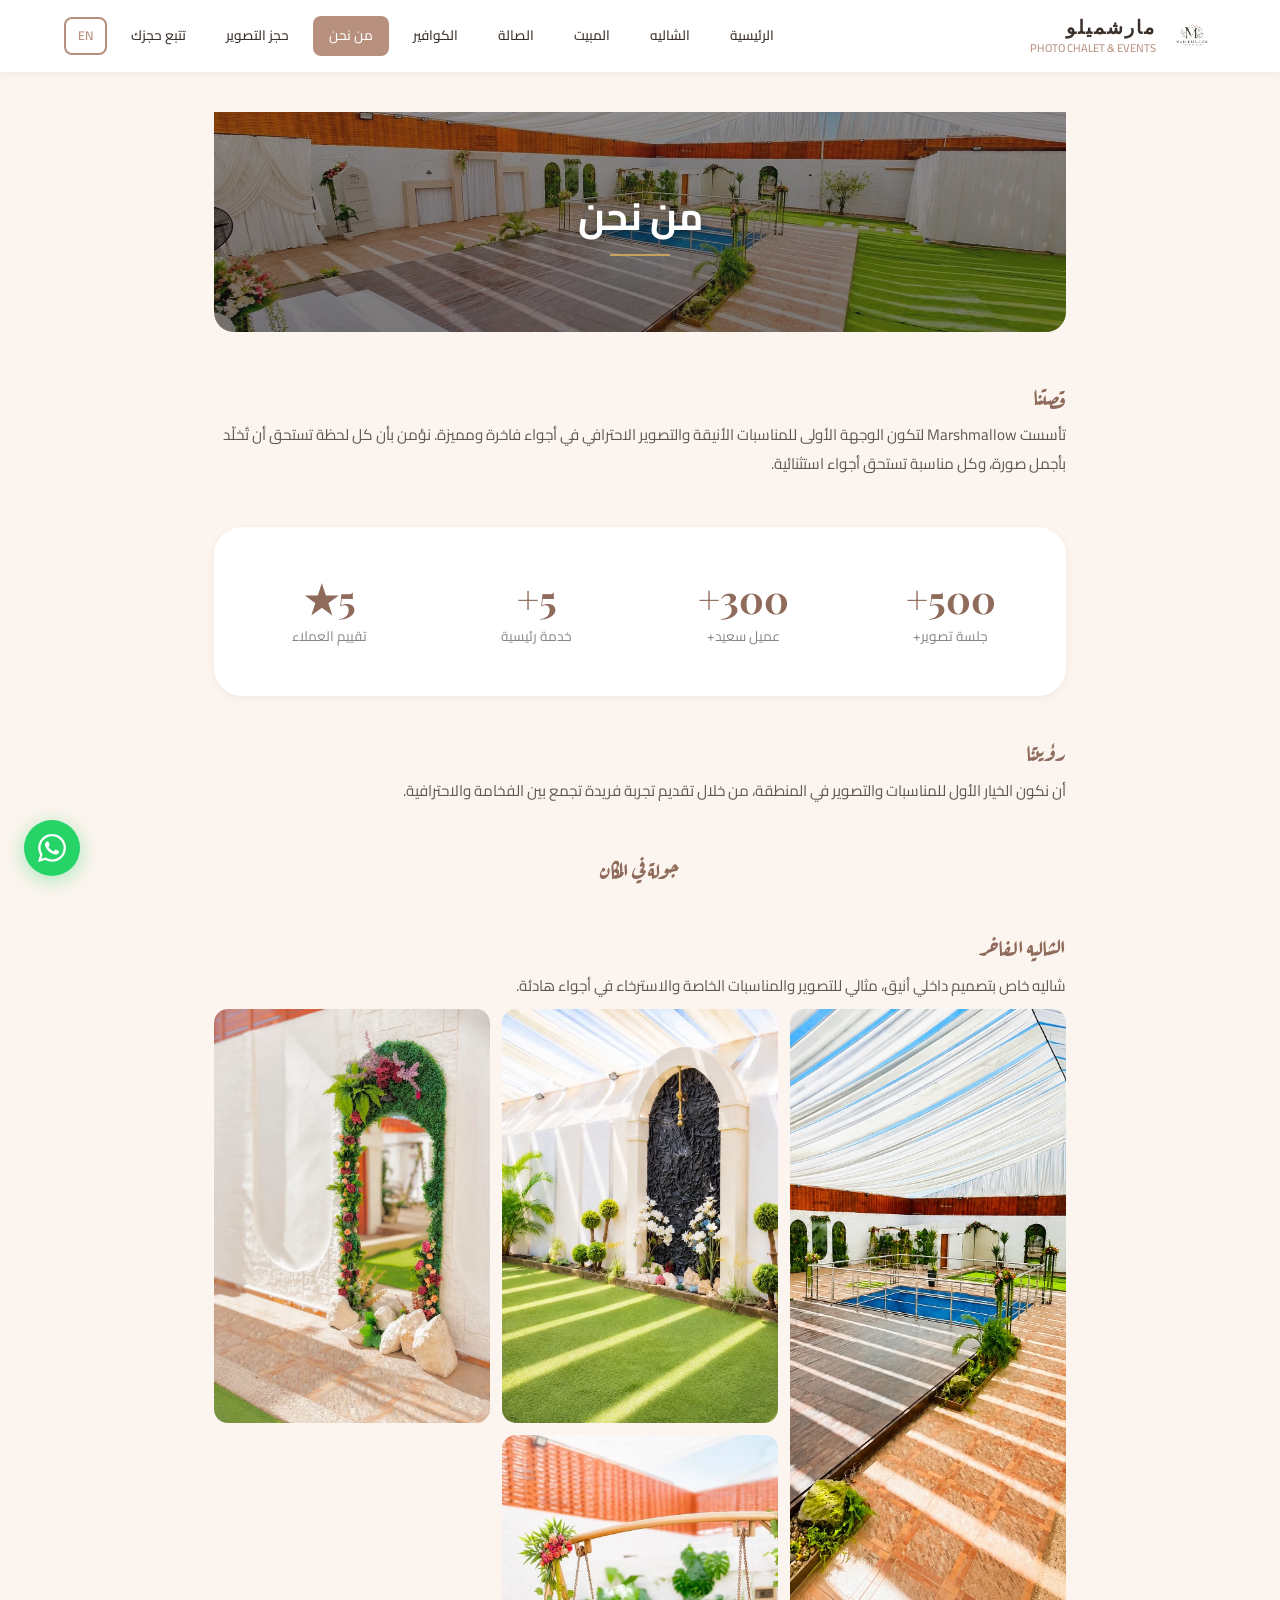
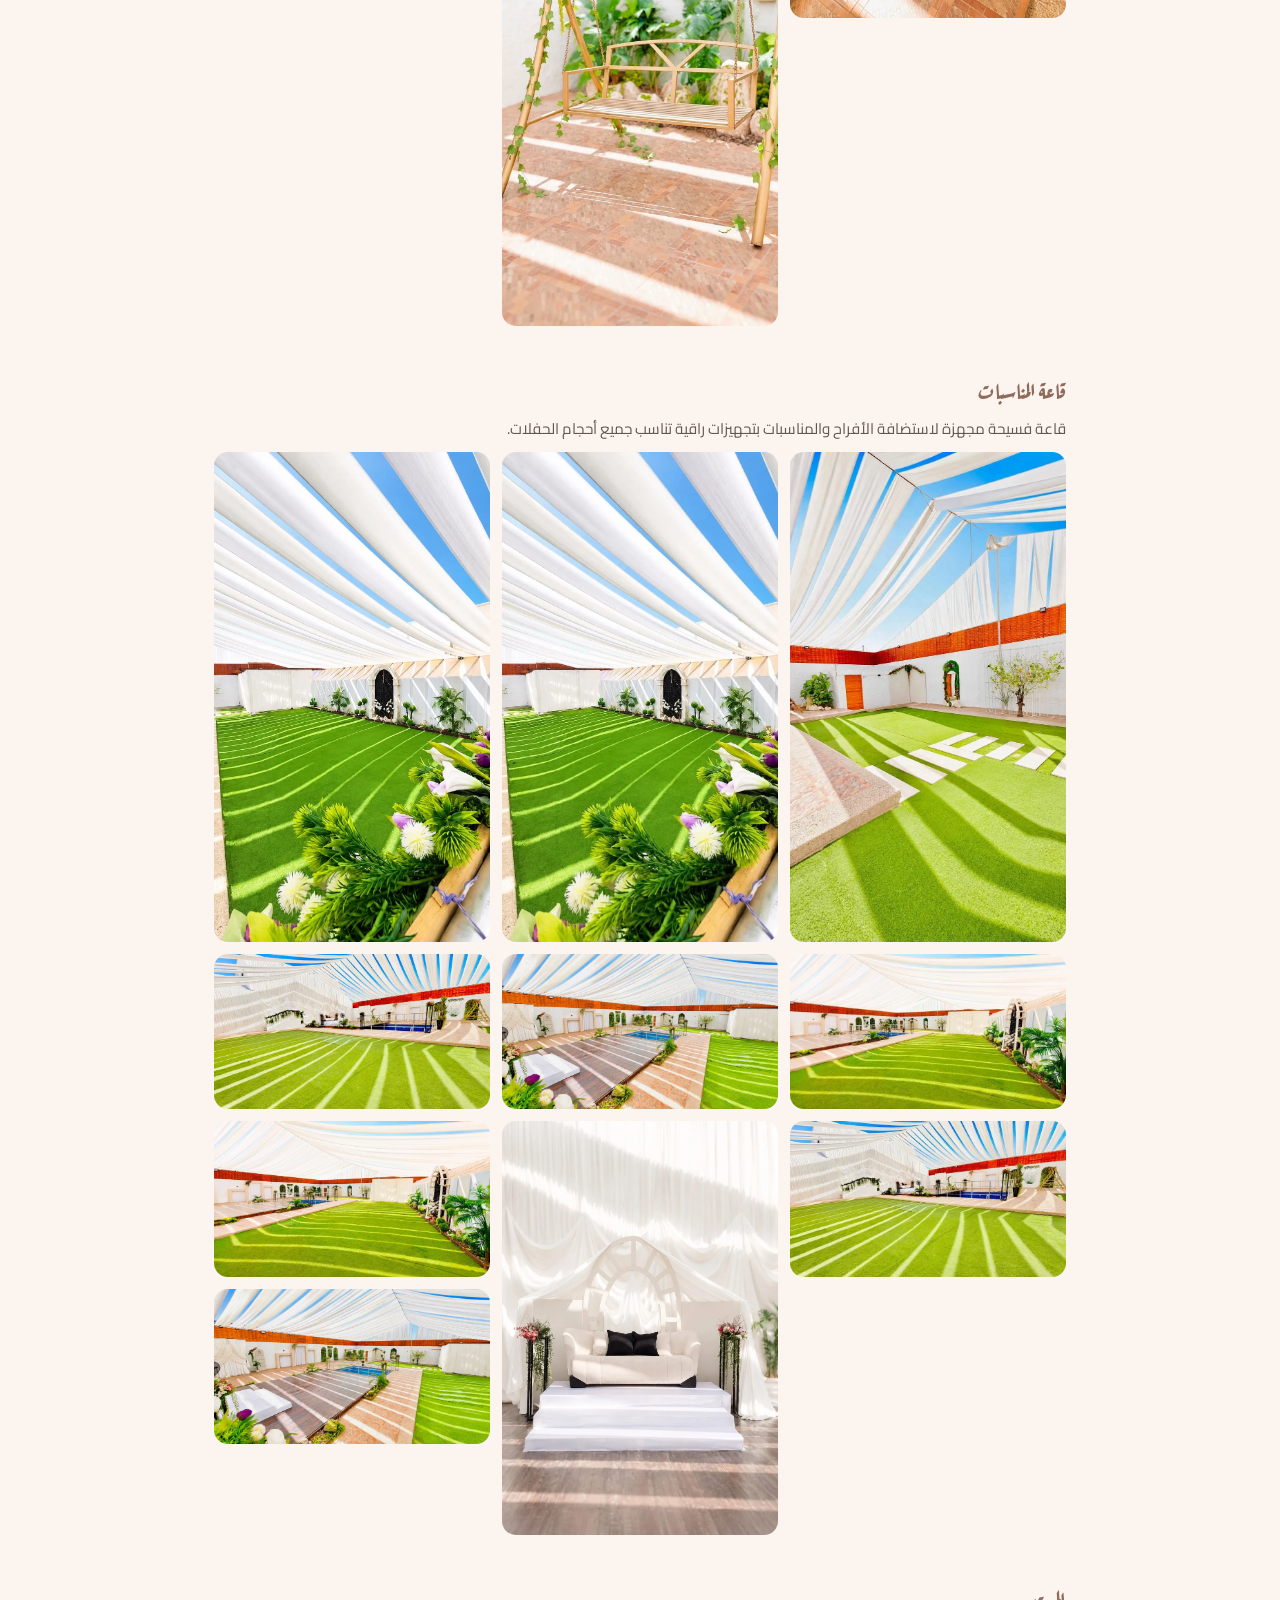
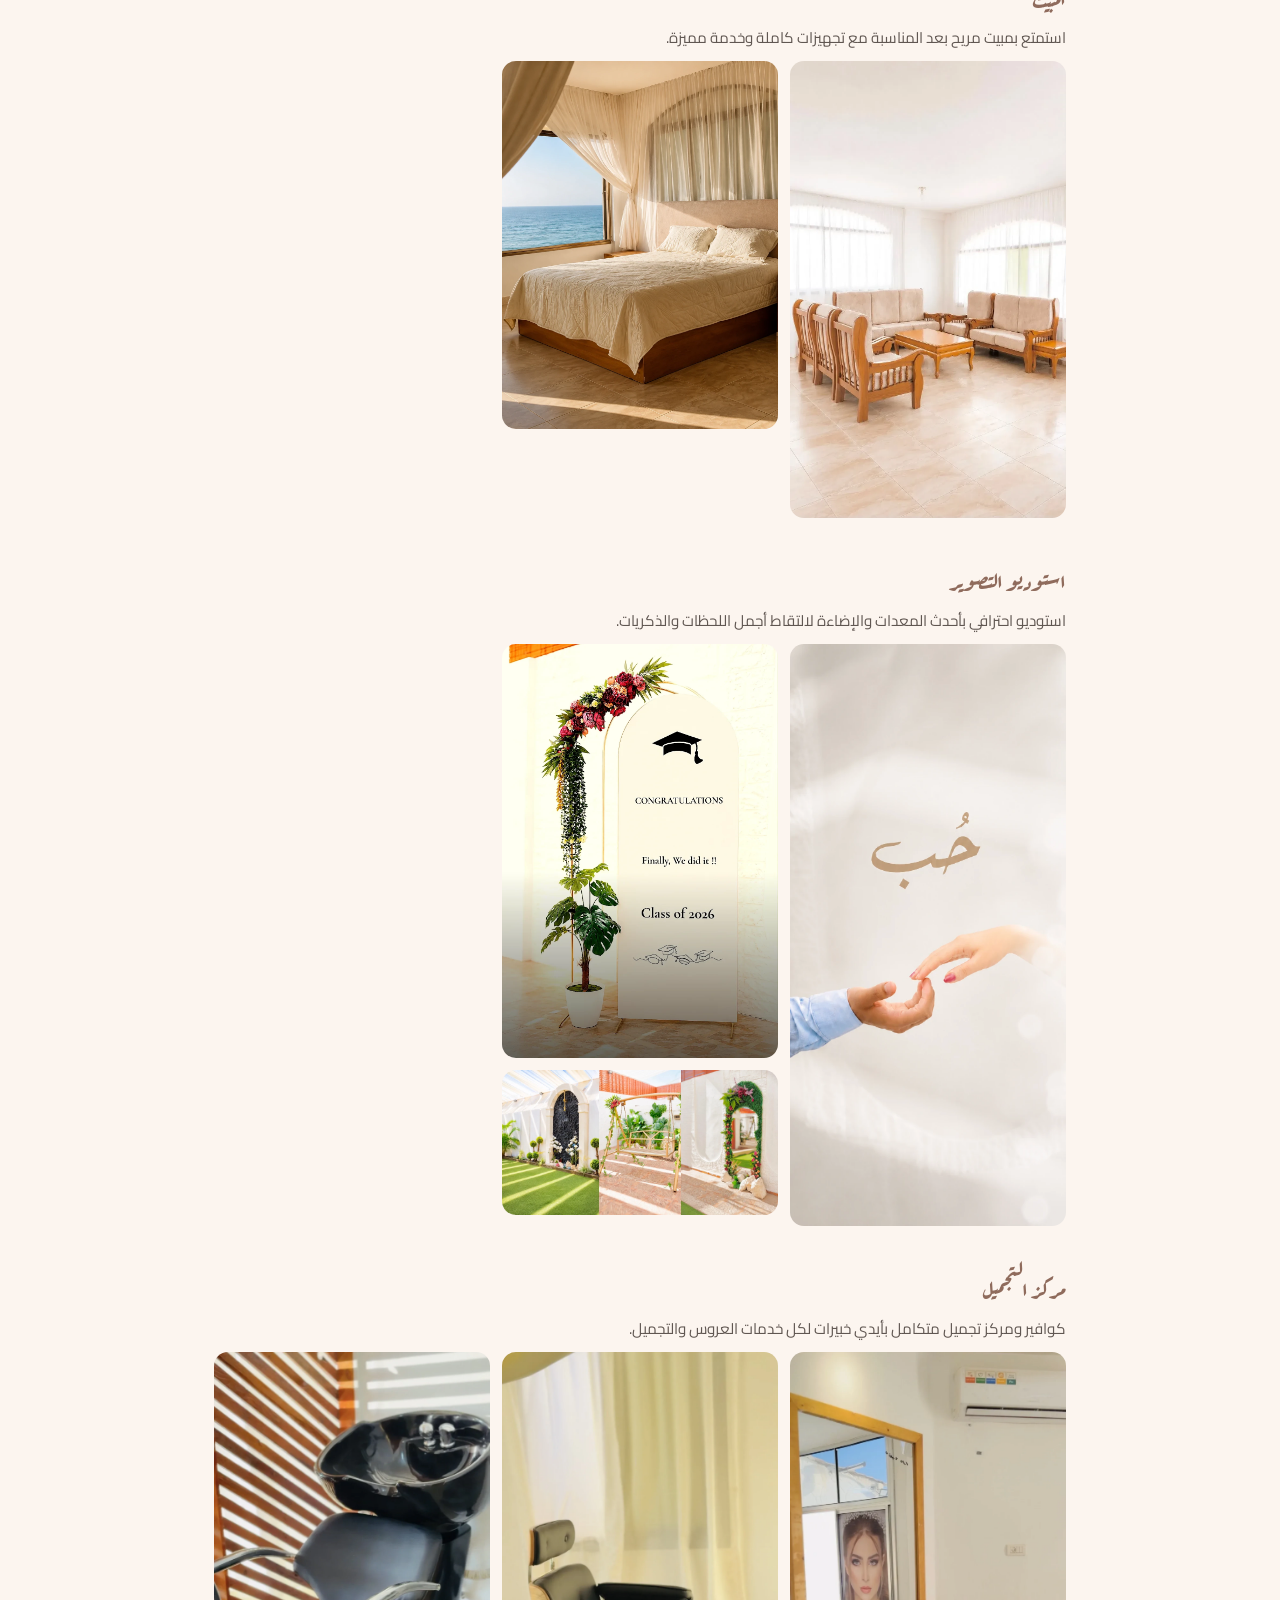
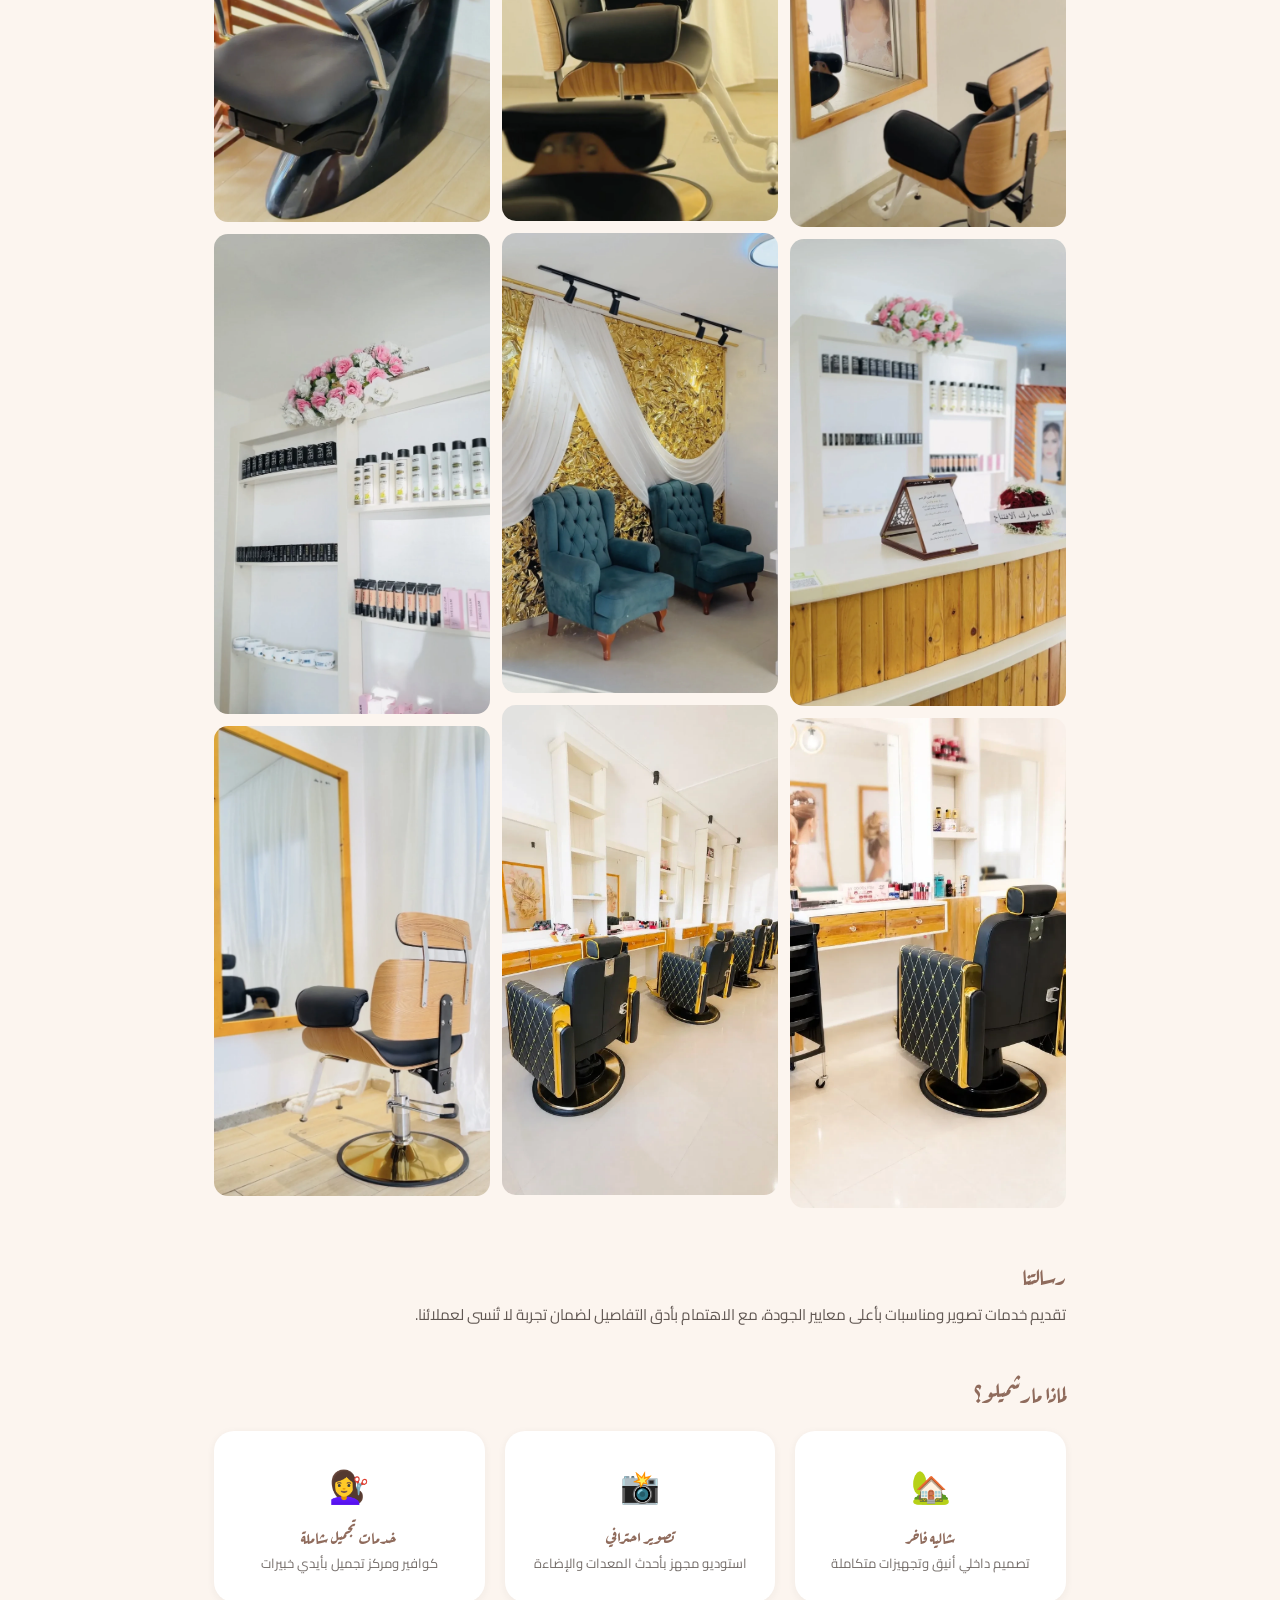
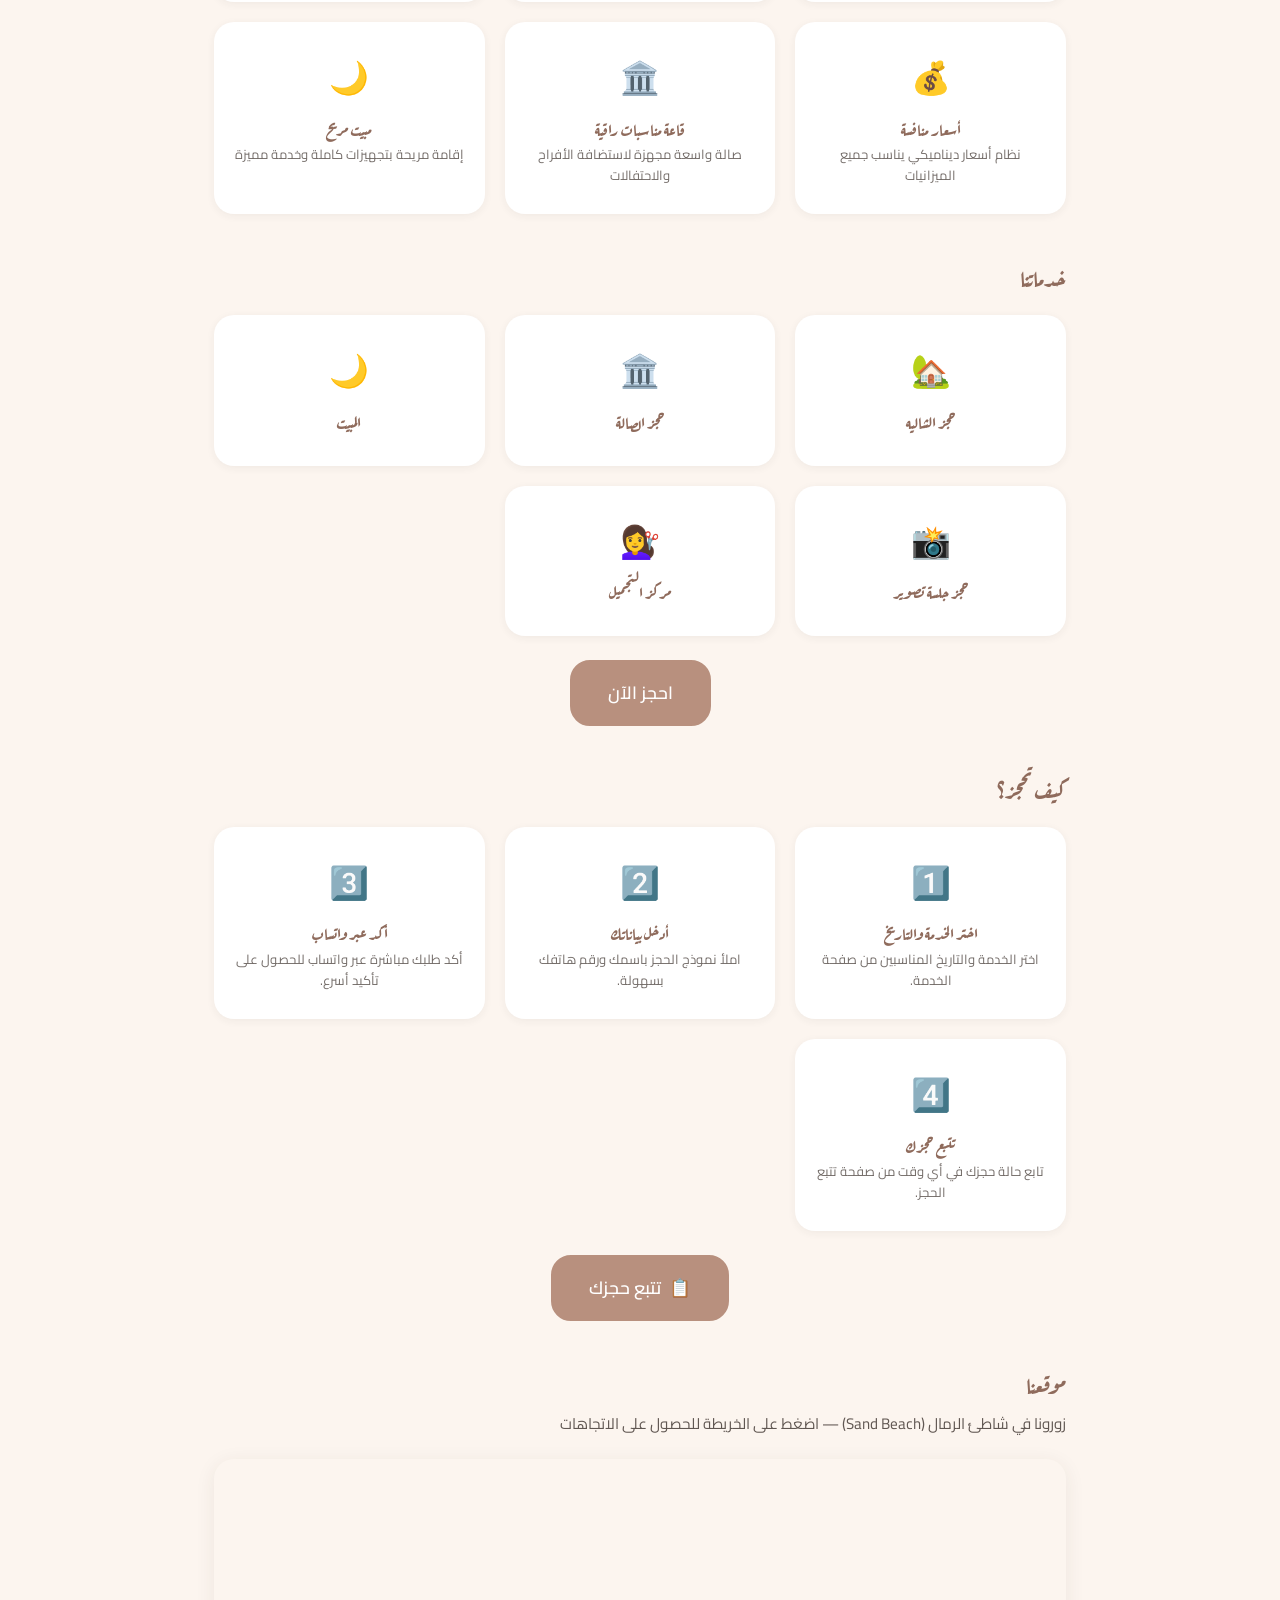
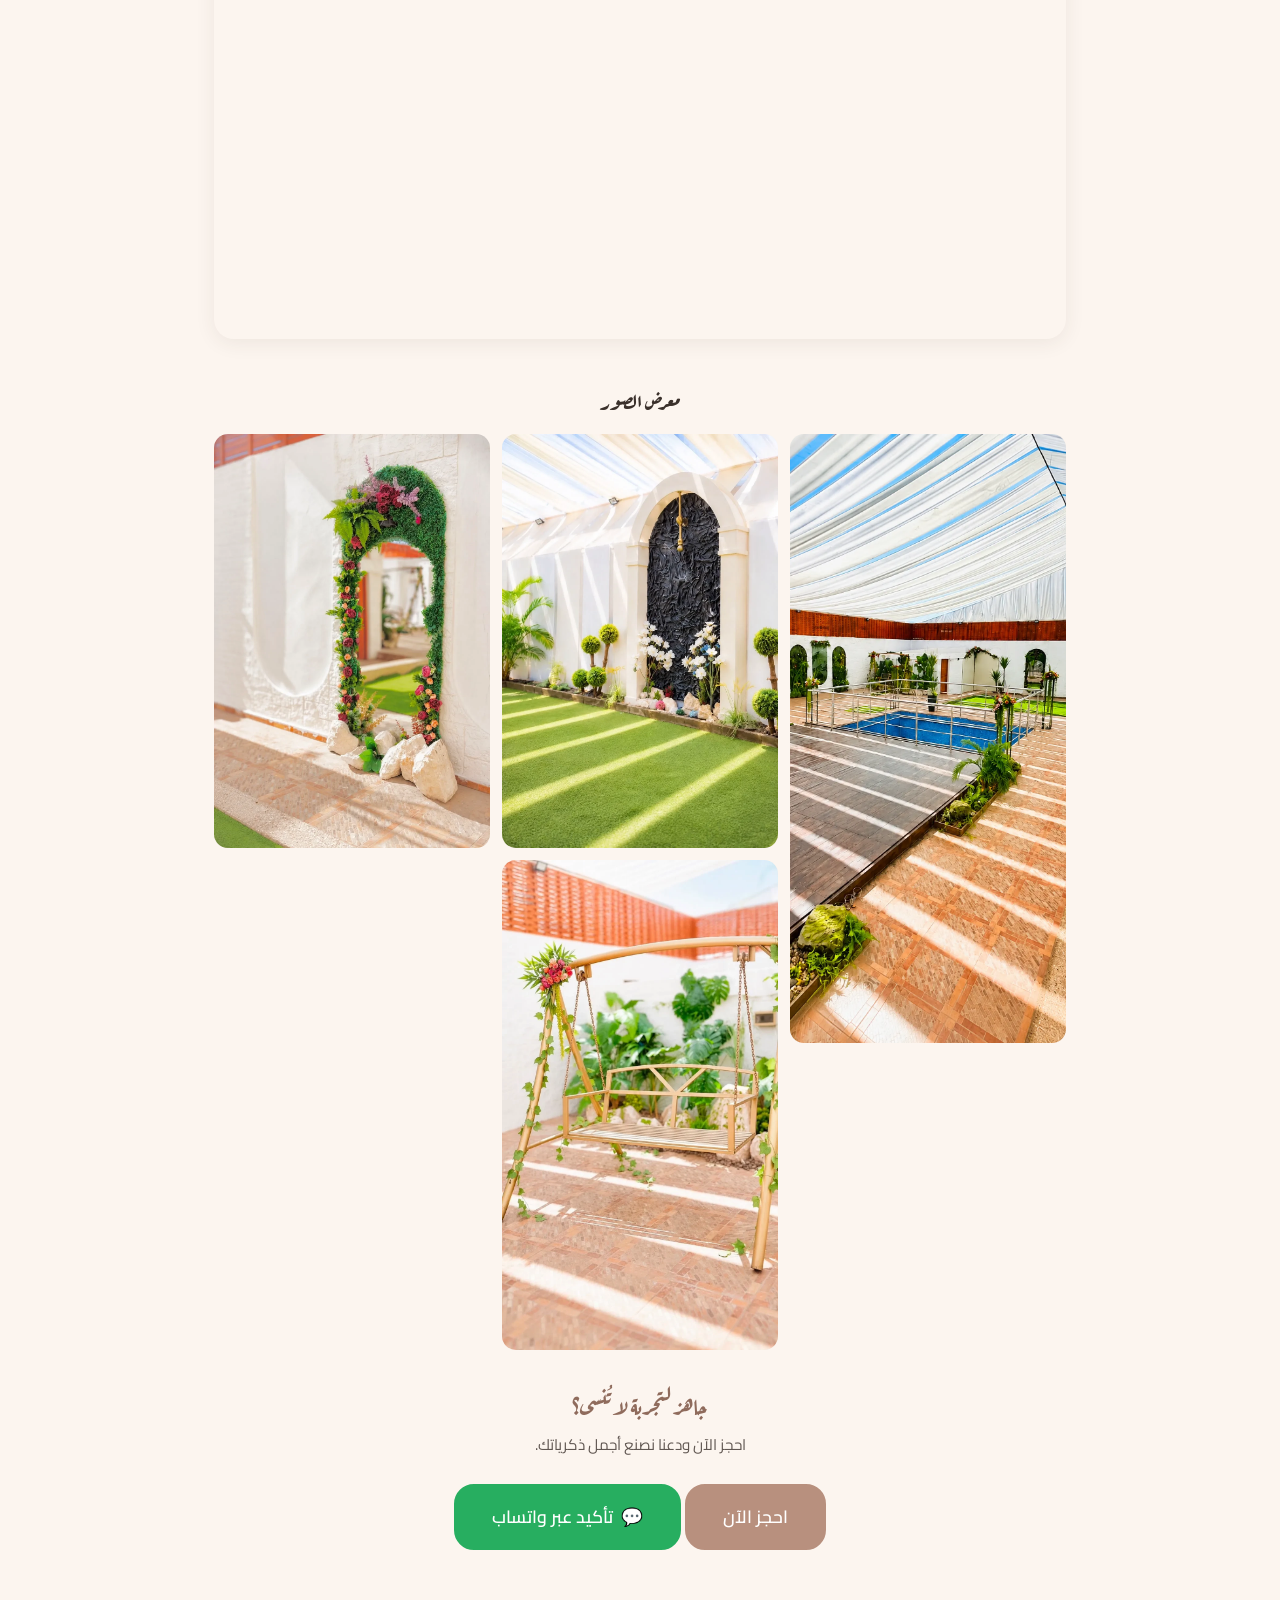
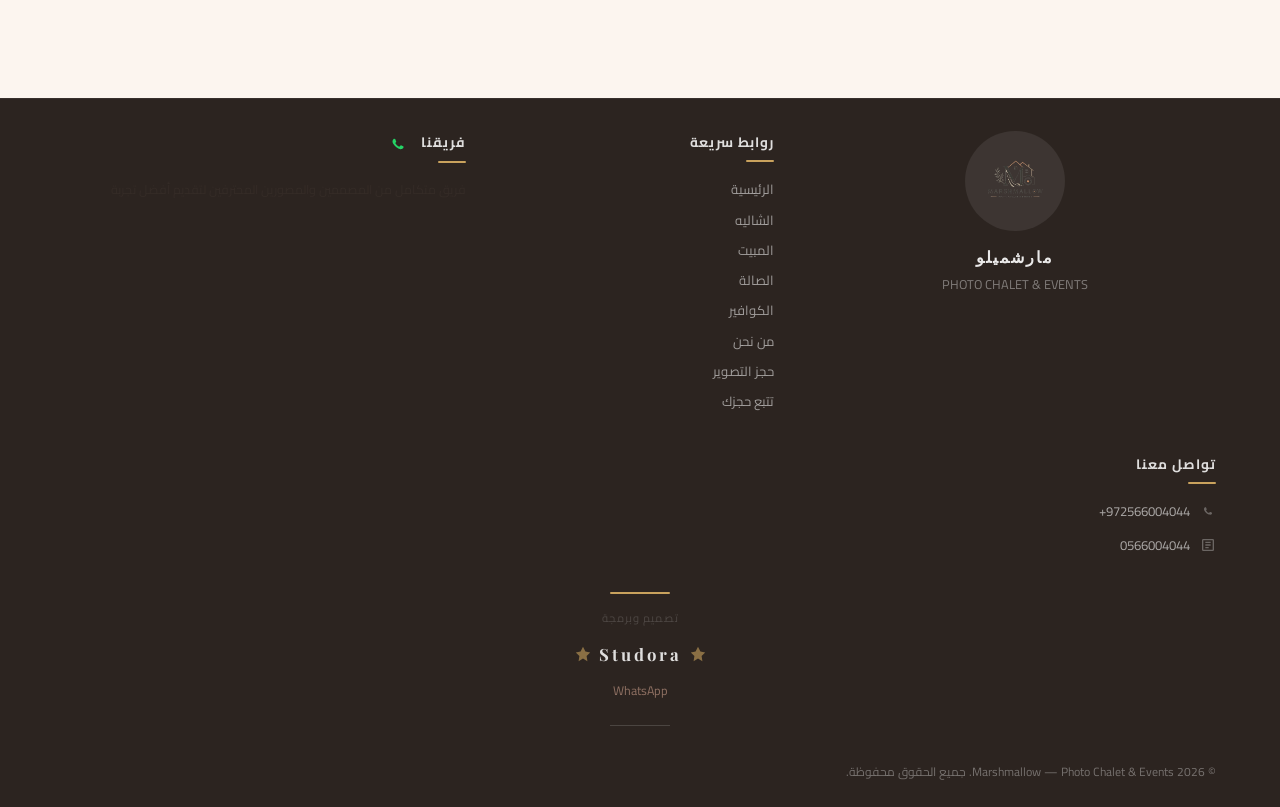
==== about.html @ 80f637fc "Fix about page: point galleries to existing images, Sand Beach map location, Arabic hero font" ====
<!DOCTYPE html>
<html lang="ar" dir="rtl">
<head>
  <meta charset="UTF-8">
  <meta name="viewport" content="width=device-width, initial-scale=1.0">
  <title data-t="about_title">من نحن — Marshmallow</title>
  <link rel="icon" type="image/png" href="images/favicon.png">
  <link rel="stylesheet" href="css/style.css">
  <style>
    .about-hero{
      background:linear-gradient(rgba(20,16,18,0.45),rgba(20,16,18,0.55)),url('images/sallahbeackgrounddesktop.webp') center center/cover no-repeat;
      padding:80px 24px 64px;
      border-radius:0 0 var(--radius-lg) var(--radius-lg);
      margin-bottom:48px;
    }
    .about-hero h1{color:#fff;font-family:var(--font-arabic-body);font-weight:700;text-shadow:0 2px 12px rgba(0,0,0,0.4)}
    .about-section .gallery-grid{margin-top:8px}
    @media(max-width:768px){
      .about-hero{padding:56px 20px 44px}
    }
  </style>
</head>
<body>
  <div class="splash-screen" id="splash">
    <div class="splash-logo-m" id="splashLogo"></div>
    <div class="splash-brand">MARSHMALLOW</div>
    <div class="splash-sub">PHOTO CHALET & EVENTS</div>
    <div class="splash-line"></div>
    <div class="splash-dots">
      <div class="splash-dot"></div>
      <div class="splash-dot"></div>
      <div class="splash-dot"></div>
    </div>
  </div>

  <header class="site-header"></header>

  <main class="page-container">
    <div class="about-hero">
      <h1 data-t="about_title">من نحن</h1>
      <div class="section-line"></div>
    </div>

    <!-- Story -->
    <div class="about-section">
      <h2 data-t="about_story_title">قصتنا</h2>
      <p data-t="about_story">تأسست Marshmallow لتكون الوجهة الأولى للمناسبات الأنيقة.</p>
    </div>

    <!-- Stats Counter -->
    <div class="stats-counter-section">
      <div class="container">
        <div class="stats-counter-grid">
          <div class="stats-counter-item">
            <div class="number" data-target="500">0</div>
            <div class="label" data-t="about_stats_sessions">جلسة تصوير+</div>
          </div>
          <div class="stats-counter-item">
            <div class="number" data-target="300">0</div>
            <div class="label" data-t="about_stats_clients">عميل سعيد+</div>
          </div>
          <div class="stats-counter-item">
            <div class="number" data-target="5">0</div>
            <div class="label" data-t="about_stats_services">خدمة رئيسية</div>
          </div>
          <div class="stats-counter-item">
            <div class="number" data-target="5" data-suffix="★">0</div>
            <div class="label" data-t="about_stats_rating">تقييم العملاء</div>
          </div>
        </div>
      </div>
    </div>

    <!-- Vision -->
    <div class="about-section">
      <h2 data-t="about_vision_title">رؤيتنا</h2>
      <p data-t="about_vision">أن نكون الخيار الأول للمناسبات والتصوير في المنطقة.</p>
    </div>

    <!-- Tour -->
    <div class="about-section text-center">
      <h2 data-t="about_tour_title">جولة في المكان</h2>
      <div class="section-line" style="margin:0 auto 20px"></div>
    </div>

    <div class="about-section">
      <h2 data-t="about_tour_chalet_title">الشاليه الفاخر</h2>
      <p data-t="about_tour_chalet_desc">شاليه خاص بتصميم داخلي أنيق، مثالي للتصوير والمناسبات الخاصة والاسترخاء.</p>
      <div id="tourChaletGallery"></div>
    </div>

    <div class="about-section">
      <h2 data-t="about_tour_hall_title">قاعة المناسبات</h2>
      <p data-t="about_tour_hall_desc">قاعة فسيحة مجهزة لاستضافة الأفراح والمناسبات بتجهيزات راقية.</p>
      <div id="tourHallGallery"></div>
    </div>

    <div class="about-section">
      <h2 data-t="about_tour_mabath_title">المبيت</h2>
      <p data-t="about_tour_mabath_desc">استمتع بمبيت مريح بعد المناسبة مع تجهيزات كاملة وخدمة مميزة.</p>
      <div id="tourMabathGallery"></div>
    </div>

    <div class="about-section">
      <h2 data-t="about_tour_photo_title">استوديو التصوير</h2>
      <p data-t="about_tour_photo_desc">استوديو احترافي بأحدث المعدات والإضاءة لالتقاط أجمل اللحظات.</p>
      <div id="tourPhotoGallery"></div>
    </div>

    <div class="about-section">
      <h2 data-t="about_tour_salon_title">مركز التجميل</h2>
      <p data-t="about_tour_salon_desc">كوافير ومركز تجميل متكامل بأيدي خبيرات لكل خدمات العروس والتجميل.</p>
      <div id="tourSalonGallery"></div>
    </div>

    <!-- Mission -->
    <div class="about-section">
      <h2 data-t="about_mission_title">رسالتنا</h2>
      <p data-t="about_mission">تقديم خدمات تصوير ومناسبات بأعلى معايير الجودة.</p>
    </div>

    <!-- Why Marshmallow -->
    <div class="about-section">
      <h2 data-t="about_why_title">لماذا مارشميلو؟</h2>
      <div class="about-grid">
        <div class="about-card">
          <div class="icon">🏡</div>
          <h3 data-t="about_why_1_title">شاليه فاخر</h3>
          <p data-t="about_why_1">تصميم داخلي أنيق وتجهيزات متكاملة</p>
        </div>
        <div class="about-card">
          <div class="icon">📸</div>
          <h3 data-t="about_why_2_title">تصوير احترافي</h3>
          <p data-t="about_why_2">استوديو مجهز بأحدث المعدات والإضاءة</p>
        </div>
        <div class="about-card">
          <div class="icon">💇‍♀️</div>
          <h3 data-t="about_why_3_title">خدمات تجميل شاملة</h3>
          <p data-t="about_why_3">كوافير ومركز تجميل بأيدي خبيرات</p>
        </div>
        <div class="about-card">
          <div class="icon">💰</div>
          <h3 data-t="about_why_4_title">أسعار منافسة</h3>
          <p data-t="about_why_4">نظام أسعار ديناميكي يناسب جميع الميزانيات</p>
        </div>
        <div class="about-card">
          <div class="icon">🏛️</div>
          <h3 data-t="about_why_5_title">قاعة مناسبات راقية</h3>
          <p data-t="about_why_5">صالة واسعة مجهزة لاستضافة الأفراح والاحتفالات</p>
        </div>
        <div class="about-card">
          <div class="icon">🌙</div>
          <h3 data-t="about_why_6_title">مبيت مريح</h3>
          <p data-t="about_why_6">إقامة مريحة بتجهيزات كاملة وخدمة مميزة</p>
        </div>
      </div>
    </div>

    <!-- Services -->
    <div class="about-section">
      <h2 data-t="about_services_title">خدماتنا</h2>
      <div class="about-grid">
        <a href="chalet.html" class="about-card" style="cursor:pointer">
          <div class="icon">🏡</div>
          <h3 data-t="home_chalet_title">حجز الشاليه</h3>
        </a>
        <a href="hall.html" class="about-card" style="cursor:pointer">
          <div class="icon">🏛️</div>
          <h3 data-t="home_hall_title">حجز القاعة</h3>
        </a>
        <a href="mabath.html" class="about-card" style="cursor:pointer">
          <div class="icon">🌙</div>
          <h3 data-t="home_sleep_title">المبيت</h3>
        </a>
        <a href="photography.html" class="about-card" style="cursor:pointer">
          <div class="icon">📸</div>
          <h3 data-t="home_photo_title">حجز جلسة تصوير</h3>
        </a>
        <a href="salon.html" class="about-card" style="cursor:pointer">
          <div class="icon">💇‍♀️</div>
          <h3 data-t="home_salon_title">مركز التجميل</h3>
        </a>
      </div>
      <div class="text-center mt-3">
        <a href="chalet.html" class="btn btn-primary btn-lg" data-t="about_book_now">احجز الآن</a>
      </div>
    </div>

    <!-- How to book -->
    <div class="about-section">
      <h2 data-t="about_steps_title">كيف تحجز؟</h2>
      <div class="about-grid">
        <div class="about-card">
          <div class="icon">1️⃣</div>
          <h3 data-t="about_step1_title">اختر الخدمة والتاريخ</h3>
          <p data-t="about_step1_desc">اختر الخدمة والتاريخ المناسبين من صفحة الخدمة.</p>
        </div>
        <div class="about-card">
          <div class="icon">2️⃣</div>
          <h3 data-t="about_step2_title">أدخل بياناتك</h3>
          <p data-t="about_step2_desc">املأ نموذج الحجز باسمك ورقم هاتفك بسهولة.</p>
        </div>
        <div class="about-card">
          <div class="icon">3️⃣</div>
          <h3 data-t="about_step3_title">أكد عبر واتساب</h3>
          <p data-t="about_step3_desc">أكد طلبك مباشرة عبر واتساب للحصول على تأكيد أسرع.</p>
        </div>
        <div class="about-card">
          <div class="icon">4️⃣</div>
          <h3 data-t="about_step4_title">تتبع حجزك</h3>
          <p data-t="about_step4_desc">تابع حالة حجزك في أي وقت من صفحة تتبع الحجز.</p>
        </div>
      </div>
      <div class="text-center mt-3">
        <a href="track.html" class="btn btn-primary btn-lg">📋 <span data-t="track_title">تتبع حجزك</span></a>
      </div>
    </div>

    <!-- Location -->
    <div class="about-section">
      <h2 data-t="about_location_title">موقعنا</h2>
      <p data-t="about_location_desc">زورونا في شاطئ الرمال (Sand Beach) — اضغط على الخريطة للحصول على الاتجاهات</p>
      <div class="map-wrapper">
        <iframe
          src="https://www.google.com/maps?q=31.3600556,34.2628611&output=embed"
          class="map-embed"
          title="Marshmallow — Sand Beach"
          loading="lazy"
          allowfullscreen
          referrerpolicy="no-referrer-when-downgrade"></iframe>
      </div>
    </div>

    <!-- Gallery -->
    <div class="gallery-section">
      <h2 class="gallery-section-title" data-t="gallery_title">معرض الصور</h2>
      <div id="aboutGallery"></div>
    </div>

    <!-- CTA -->
    <div class="about-section text-center">
      <h2 data-t="about_cta_title">جاهز لتجربة لا تُنسى؟</h2>
      <p data-t="about_cta_desc">احجز الآن ودعنا نصنع أجمل ذكرياتك.</p>
      <div class="mt-3">
        <a href="chalet.html" class="btn btn-primary btn-lg" data-t="about_book_now">احجز الآن</a>
        <a href="https://wa.me/972566004044" class="btn btn-success btn-lg" target="_blank">
          💬 <span data-t="confirm_wa">تأكيد عبر واتساب</span>
        </a>
      </div>
    </div>
  </main>

  <a class="whatsapp-float" href="https://wa.me/972566004044" target="_blank">
    <svg viewBox="0 0 24 24"><path d="M17.472 14.382c-.297-.149-1.758-.867-2.03-.967-.273-.099-.471-.148-.67.15-.197.297-.767.966-.94 1.164-.173.199-.347.223-.644.075-.297-.15-1.255-.463-2.39-1.475-.883-.788-1.48-1.761-1.653-2.059-.173-.297-.018-.458.13-.606.134-.133.298-.347.446-.52.149-.174.198-.298.298-.497.099-.198.05-.371-.025-.52-.075-.149-.669-1.612-.916-2.207-.242-.579-.487-.5-.669-.51-.173-.008-.371-.01-.57-.01-.198 0-.52.074-.792.372-.272.297-1.04 1.016-1.04 2.479 0 1.462 1.065 2.875 1.213 3.074.149.198 2.096 3.2 5.077 4.487.709.306 1.262.489 1.694.625.712.227 1.36.195 1.871.118.571-.085 1.758-.719 2.006-1.413.248-.694.248-1.289.173-1.413-.074-.124-.272-.198-.57-.347m-5.421 7.403h-.004a9.87 9.87 0 01-5.031-1.378l-.361-.214-3.741.982.998-3.648-.235-.374a9.86 9.86 0 01-1.51-5.26c.001-5.45 4.436-9.884 9.888-9.884 2.64 0 5.122 1.03 6.988 2.898a9.825 9.825 0 012.893 6.994c-.003 5.45-4.437 9.884-9.885 9.884m8.413-18.297A11.815 11.815 0 0012.05 0C5.495 0 .16 5.335.157 11.892c0 2.096.547 4.142 1.588 5.945L.057 24l6.305-1.654a11.882 11.882 0 005.683 1.448h.005c6.554 0 11.89-5.335 11.893-11.893a11.821 11.821 0 00-3.48-8.413z"/></svg>
  </a>

  <footer class="site-footer"></footer>

  <script src="js/translations.js"></script>
  <script src="js/api.js"></script>
  <script src="js/auth.js"></script>
  <script src="js/main.js"></script>
  <script src="js/galleryData.js"></script>
  <script src="js/gallery.js"></script>
  <script>
    initPage("about");

    /* Animated Counters */
    function animateCounters() {
      document.querySelectorAll(".stats-counter-item .number").forEach(el => {
        const target = parseInt(el.getAttribute("data-target"));
        const suffix = el.getAttribute("data-suffix") || "+";
        const duration = 2000;
        const start = performance.now();

        function update(now) {
          const elapsed = now - start;
          const progress = Math.min(elapsed / duration, 1);
          const eased = 1 - Math.pow(1 - progress, 3);
          el.textContent = Math.floor(target * eased) + suffix;
          if (progress < 1) requestAnimationFrame(update);
        }
        requestAnimationFrame(update);
      });
    }

    /* Intersection Observer for counters */
    const observer = new IntersectionObserver((entries) => {
      entries.forEach(entry => {
        if (entry.isIntersecting) {
          animateCounters();
          observer.unobserve(entry.target);
        }
      });
    }, { threshold: 0.3 });

    const statsSection = document.querySelector(".stats-counter-section");
    if (statsSection) observer.observe(statsSection);

    /* Gallery */
    createGallery({ containerId: "aboutGallery", category: "chalet", columns: 3 });
    createGallery({ containerId: "tourChaletGallery", category: "chalet", columns: 3 });
    createGallery({ containerId: "tourHallGallery", category: "hall", columns: 3 });
    createGallery({ containerId: "tourMabathGallery", category: "mabath", columns: 3 });
    createGallery({ containerId: "tourPhotoGallery", category: "photography", columns: 3 });
    createGallery({ containerId: "tourSalonGallery", category: "salon", columns: 3 });
  </script>
</body>
</html>
---- css/style.css ----
/* ===== MARSHMALLOW — Photo Chalet & Events ===== */
/* Design System & Shared Styles */

/* --- Google Fonts Import --- */
@import url('https://fonts.googleapis.com/css2?family=Aref+Ruqaa:wght@400;700&family=Cairo:wght@300;400;500;600;700&family=Playfair+Display:ital,wght@0,400;0,600;0,700;1,400&family=Poppins:wght@300;400;500;600&display=swap');

/* --- CSS Custom Properties (Design Tokens) --- */
:root {
  --rose-mauve: #B8907E;
  --rose-mauve-dark: #8F6B5C;
  --cream: #FCF5EF;
  --warm-white: #F5EAE1;
  --charcoal: #3A302B;
  --gold: #C9A25D;
  --available: #FCF5EF;
  --partial: #E4C9B8;
  --booked: #8F6B5C;
  --past: #D9D2CB;
  --white: #FFFFFF;
  --danger: #C0392B;
  --danger-light: #E74C3C;
  --success: #27AE60;
  --success-light: #2ECC71;
  --warning: #F39C12;
  --font-arabic-heading: 'Aref Ruqaa', serif;
  --font-arabic-body: 'Cairo', sans-serif;
  --font-english-heading: 'Playfair Display', serif;
  --font-english-body: 'Poppins', sans-serif;
  --radius-sm: 8px;
  --radius-md: 14px;
  --radius-lg: 20px;
  --radius-xl: 28px;
  --shadow-sm: 0 2px 8px rgba(58, 48, 43, 0.06);
  --shadow-md: 0 4px 20px rgba(58, 48, 43, 0.08);
  --shadow-lg: 0 8px 40px rgba(58, 48, 43, 0.12);
  --shadow-hover: 0 12px 48px rgba(58, 48, 43, 0.16);
  --transition: 0.3s cubic-bezier(0.4, 0, 0.2, 1);
}

/* --- Reset & Base --- */
*, *::before, *::after {
  margin: 0;
  padding: 0;
  box-sizing: border-box;
}

html {
  scroll-behavior: smooth;
  font-size: 16px;
}

body {
  font-family: var(--font-arabic-body);
  background-color: var(--cream);
  color: var(--charcoal);
  line-height: 1.7;
  direction: rtl;
  min-height: 100vh;
  -webkit-font-smoothing: antialiased;
}

a {
  text-decoration: none;
  color: inherit;
  transition: color var(--transition);
}

img {
  max-width: 100%;
  height: auto;
  display: block;
}

ul, ol {
  list-style: none;
}

button, input, textarea, select {
  font-family: inherit;
  font-size: inherit;
  border: none;
  outline: none;
  background: none;
}

/* --- Typography --- */
h1, h2, h3 {
  font-family: var(--font-arabic-heading);
  font-weight: 700;
  line-height: 1.3;
  color: var(--charcoal);
}

h1 { font-size: 2.2rem; }
h2 { font-size: 1.7rem; }
h3 { font-size: 1.3rem; }

.english-heading {
  font-family: var(--font-english-heading);
}

.english-text {
  font-family: var(--font-english-body);
}

/* --- Header --- */
.site-header {
  background: var(--white);
  box-shadow: var(--shadow-sm);
  position: sticky;
  top: 0;
  z-index: 1000;
  padding: 12px 0;
}

.header-inner {
  max-width: 1200px;
  margin: 0 auto;
  padding: 0 24px;
  display: flex;
  align-items: center;
  justify-content: space-between;
}

.header-logo {
  display: flex;
  align-items: center;
  gap: 12px;
}

.header-logo .m-logo {
  width: 48px;
  aspect-ratio: 1;
  flex-shrink: 0;
}

.header-logo img {
  width: 100%;
  height: auto;
  display: block;
}

.header-logo-text {
  display: flex;
  flex-direction: column;
}

.header-logo-text .brand-name {
  font-family: var(--font-english-heading);
  font-size: 1.2rem;
  font-weight: 700;
  color: var(--charcoal);
  letter-spacing: 2px;
  line-height: 1.2;
}

.header-logo-text .brand-sub {
  font-family: var(--font-arabic-body);
  font-size: 0.7rem;
  color: var(--rose-mauve);
  font-weight: 500;
}

.header-nav {
  display: flex;
  align-items: center;
  gap: 8px;
}

.header-nav a {
  padding: 8px 16px;
  border-radius: var(--radius-sm);
  font-size: 0.85rem;
  font-weight: 500;
  color: var(--charcoal);
  transition: all var(--transition);
}

.header-nav a:hover {
  background: var(--warm-white);
  color: var(--rose-mauve-dark);
}

.header-nav .nav-active {
  background: var(--rose-mauve);
  color: var(--white);
}

/* --- Hamburger Button --- */
.hamburger {
  display: none;
  flex-direction: column;
  justify-content: center;
  align-items: center;
  width: 42px;
  height: 42px;
  border-radius: var(--radius-sm);
  cursor: pointer;
  background: none;
  border: none;
  padding: 0;
  gap: 5px;
  flex-shrink: 0;
}

.hamburger span {
  display: block;
  width: 22px;
  height: 2.5px;
  background: var(--charcoal);
  border-radius: 2px;
  transition: all 0.3s ease;
}

.hamburger.active span:nth-child(1) {
  transform: translateY(7.5px) rotate(45deg);
}

.hamburger.active span:nth-child(2) {
  opacity: 0;
  transform: scaleX(0);
}

.hamburger.active span:nth-child(3) {
  transform: translateY(-7.5px) rotate(-45deg);
}

/* --- Mobile Nav Overlay --- */
.mobile-nav-overlay {
  display: none;
  position: fixed;
  top: 0;
  left: 0;
  right: 0;
  bottom: 0;
  background: rgba(58, 48, 43, 0.4);
  backdrop-filter: blur(4px);
  z-index: 1100;
  opacity: 0;
  transition: opacity 0.3s ease;
}

.mobile-nav-overlay.active {
  display: block;
  opacity: 1;
}

.mobile-nav {
  display: none;
  position: fixed;
  top: 0;
  right: 0;
  width: 280px;
  height: 100%;
  background: var(--white);
  z-index: 1200;
  box-shadow: -4px 0 20px rgba(58,48,43,0.15);
  transform: translateX(100%);
  transition: transform 0.3s cubic-bezier(0.4, 0, 0.2, 1);
  overflow-y: auto;
  padding: 0;
}

[dir="ltr"] .mobile-nav {
  right: auto;
  left: 0;
  transform: translateX(-100%);
  box-shadow: 4px 0 20px rgba(58,48,43,0.15);
}

[dir="ltr"] .mobile-nav.active {
  transform: translateX(0);
}

.mobile-nav.active {
  transform: translateX(0);
}

.mobile-nav-header {
  display: flex;
  align-items: center;
  gap: 12px;
  padding: 20px 20px 16px;
  border-bottom: 1px solid rgba(184,144,126,0.15);
}

.mobile-nav-header .m-logo {
  width: 60px;
  aspect-ratio: 1;
  flex-shrink: 0;
}

.mobile-nav-brand {
  font-family: var(--font-english-heading);
  font-size: 1rem;
  font-weight: 700;
  color: var(--charcoal);
  letter-spacing: 2px;
}

.mobile-nav-links {
  display: flex;
  flex-direction: column;
  padding: 12px 0;
}

.mobile-nav-links a {
  display: block;
  padding: 14px 24px;
  font-size: 0.95rem;
  font-weight: 500;
  color: var(--charcoal);
  transition: all var(--transition);
  border-right: 3px solid transparent;
}

[dir="ltr"] .mobile-nav-links a {
  border-right: none;
  border-left: 3px solid transparent;
}

.mobile-nav-links a:hover,
.mobile-nav-links a.nav-active {
  background: rgba(184, 144, 126, 0.08);
  color: var(--rose-mauve-dark);
  border-right-color: var(--rose-mauve);
}

[dir="ltr"] .mobile-nav-links a:hover,
[dir="ltr"] .mobile-nav-links a.nav-active {
  border-right-color: transparent;
  border-left-color: var(--rose-mauve);
}

.mobile-nav-links a.lang-toggle-link {
  border-top: 1px solid rgba(184,144,126,0.15);
  margin-top: 8px;
  font-weight: 600;
  color: var(--rose-mauve);
}

.mobile-nav-links a.logout-link {
  color: var(--danger);
}

/* --- Footer --- */
.site-footer {
  background: #2C2420;
  border-top: 1px solid rgba(255,255,255,0.06);
  padding: 32px 0 24px;
  margin-top: 60px;
  position: relative;
  z-index: 2;
}

.footer-inner {
  max-width: 1200px;
  margin: 0 auto;
  padding: 0 24px;
}

.footer-logo {
  height: 48px;
  border-radius: 50%;
  margin: 0 auto 12px;
}

.footer-brand {
  font-family: var(--font-english-heading);
  font-size: 1rem;
  font-weight: 600;
  color: rgba(255,255,255,0.9);
  letter-spacing: 2px;
  margin-bottom: 4px;
}

.footer-tagline {
  font-size: 0.8rem;
  color: rgba(255,255,255,0.4);
  margin-bottom: 16px;
}

.footer-links {
  display: flex;
  justify-content: center;
  gap: 24px;
  margin-bottom: 16px;
  flex-wrap: wrap;
}

.footer-links a {
  font-size: 0.82rem;
  color: rgba(255,255,255,0.6);
  opacity: 1;
  transition: opacity var(--transition);
}

.footer-links a:hover {
  opacity: 1;
  color: var(--gold);
}

.footer-divider {
  width: 60px;
  height: 1px;
  background: rgba(255,255,255,0.15);
  margin: 16px auto;
}

.footer-copyright {
  font-size: 0.75rem;
  color: rgba(255,255,255,0.35);
  opacity: 1;
}

.footer-credit {
  margin-top: 20px;
  padding-top: 16px;
  border-top: 1px solid rgba(184,144,126,0.15);
}

.footer-credit-line {
  width: 40px;
  height: 2px;
  background: var(--gold);
  margin: 0 auto 12px;
  border-radius: 2px;
}

.footer-credit-label {
  display: block;
  font-size: 0.7rem;
  color: var(--charcoal);
  opacity: 0.45;
  letter-spacing: 1px;
  text-transform: uppercase;
  margin-bottom: 6px;
}

.footer-credit-brand {
  display: inline-flex;
  align-items: center;
  gap: 8px;
  font-family: var(--font-english-heading);
  font-size: 1.05rem;
  font-weight: 700;
  color: var(--charcoal);
  text-decoration: none;
  letter-spacing: 3px;
  padding: 6px 20px;
  border-radius: 8px;
  transition: all 0.3s ease;
}

.footer-credit-brand:hover {
  background: rgba(184,144,126,0.08);
  color: var(--rose-mauve-dark);
}

.footer-credit-star {
  color: var(--gold);
  opacity: 0.6;
}

.footer-credit-wa {
  display: block;
  font-size: 0.78rem;
  color: var(--rose-mauve);
  text-decoration: none;
  margin-top: 6px;
  opacity: 0.7;
  transition: opacity 0.3s ease;
}

.footer-credit-wa:hover {
  opacity: 1;
  color: var(--gold);
}

.footer-credit-section {
  text-align: center;
  padding: 24px 0 8px;
}

.footer-credit-goldline {
  width: 60px;
  height: 2px;
  background: var(--gold);
  margin: 0 auto 14px;
  border-radius: 2px;
}

.footer-staff-link {
  margin-top: 12px;
}

.footer-staff-link a {
  font-size: 0.72rem;
  color: var(--rose-mauve);
  opacity: 0.5;
  transition: opacity var(--transition);
}

.footer-staff-link a:hover {
  opacity: 1;
}

/* --- Container --- */
.container {
  max-width: 1200px;
  margin: 0 auto;
  padding: 0 24px;
}

.page-container {
  max-width: 900px;
  margin: 0 auto;
  padding: 40px 24px;
}

/* --- Buttons --- */
.btn {
  display: inline-flex;
  align-items: center;
  justify-content: center;
  gap: 8px;
  padding: 12px 28px;
  border-radius: var(--radius-md);
  font-weight: 600;
  font-size: 0.95rem;
  cursor: pointer;
  transition: all var(--transition);
  border: 2px solid transparent;
  white-space: nowrap;
}

.btn-primary {
  background: var(--rose-mauve);
  color: var(--white);
  border-color: var(--rose-mauve);
}

.btn-primary:hover {
  background: var(--rose-mauve-dark);
  border-color: var(--rose-mauve-dark);
  transform: translateY(-1px);
  box-shadow: var(--shadow-md);
}

.btn-secondary {
  background: transparent;
  color: var(--rose-mauve);
  border-color: var(--rose-mauve);
}

.btn-secondary:hover {
  background: var(--rose-mauve);
  color: var(--white);
  transform: translateY(-1px);
}

.btn-ghost {
  background: transparent;
  color: var(--charcoal);
  border-color: transparent;
  padding: 8px 16px;
}

.btn-ghost:hover {
  background: var(--warm-white);
}

.btn-danger {
  background: var(--danger);
  color: var(--white);
  border-color: var(--danger);
}

.btn-danger:hover {
  background: var(--danger-light);
  border-color: var(--danger-light);
}

.btn-success {
  background: var(--success);
  color: var(--white);
  border-color: var(--success);
}

.btn-success:hover {
  background: var(--success-light);
  border-color: var(--success-light);
}

.btn-sm {
  padding: 6px 14px;
  font-size: 0.8rem;
  border-radius: var(--radius-sm);
}

.btn-lg {
  padding: 16px 36px;
  font-size: 1.1rem;
  border-radius: var(--radius-lg);
}

.btn-block {
  display: flex;
  width: 100%;
}

.btn:disabled {
  opacity: 0.5;
  cursor: not-allowed;
  transform: none !important;
}

/* --- Cards --- */
.card {
  background: var(--white);
  border-radius: var(--radius-lg);
  box-shadow: var(--shadow-sm);
  overflow: hidden;
  transition: all var(--transition);
}

.card:hover {
  box-shadow: var(--shadow-hover);
  transform: translateY(-2px);
}

.card-body {
  padding: 24px;
}

/* --- Form Elements --- */
.form-group {
  margin-bottom: 20px;
}

.form-label {
  display: block;
  font-size: 0.85rem;
  font-weight: 600;
  color: var(--charcoal);
  margin-bottom: 6px;
}

.form-input {
  width: 100%;
  padding: 12px 16px;
  border: 2px solid rgba(184, 144, 126, 0.2);
  border-radius: var(--radius-md);
  font-size: 0.95rem;
  color: var(--charcoal);
  background: var(--white);
  transition: border-color var(--transition), box-shadow var(--transition);
  direction: rtl;
}

.form-input:focus {
  border-color: var(--rose-mauve);
  box-shadow: 0 0 0 3px rgba(184, 144, 126, 0.15);
}

.form-input::placeholder {
  color: #B0A89F;
}

textarea.form-input {
  min-height: 100px;
  resize: vertical;
}

select.form-input {
  appearance: none;
  background-image: url("data:image/svg+xml,%3Csvg xmlns='http://www.w3.org/2000/svg' width='12' height='12' viewBox='0 0 12 12'%3E%3Cpath d='M6 8L1 3h10z' fill='%233A302B'/%3E%3C/svg%3E");
  background-repeat: no-repeat;
  background-position: left 14px center;
  padding-left: 36px;
}

/* --- Modal --- */
.modal-overlay {
  position: fixed;
  top: 0;
  left: 0;
  right: 0;
  bottom: 0;
  background: rgba(58, 48, 43, 0.5);
  backdrop-filter: blur(4px);
  z-index: 1000;
  display: flex;
  align-items: center;
  justify-content: center;
  padding: 24px;
  opacity: 0;
  visibility: hidden;
  transition: all var(--transition);
}

.modal-overlay.active {
  opacity: 1;
  visibility: visible;
}

.modal {
  background: var(--white);
  border-radius: var(--radius-xl);
  box-shadow: var(--shadow-lg);
  width: 100%;
  max-width: 480px;
  max-height: 90vh;
  overflow-y: auto;
  transform: translateY(20px) scale(0.97);
  transition: transform var(--transition);
}

.modal-overlay.active .modal {
  transform: translateY(0) scale(1);
}

.modal-header {
  padding: 24px 24px 0;
  display: flex;
  align-items: center;
  justify-content: space-between;
}

.modal-header h3 {
  font-size: 1.2rem;
}

.modal-close {
  width: 36px;
  height: 36px;
  border-radius: 50%;
  display: flex;
  align-items: center;
  justify-content: center;
  cursor: pointer;
  font-size: 1.3rem;
  color: var(--charcoal);
  transition: background var(--transition);
}

.modal-close:hover {
  background: var(--warm-white);
}

.modal-body {
  padding: 20px 24px 24px;
}

/* --- Tabs --- */
.tabs {
  display: flex;
  gap: 4px;
  background: var(--warm-white);
  padding: 4px;
  border-radius: var(--radius-md);
  margin-bottom: 24px;
}

.tab-btn {
  flex: 1;
  padding: 10px 20px;
  border-radius: var(--radius-sm);
  font-weight: 600;
  font-size: 0.9rem;
  cursor: pointer;
  transition: all var(--transition);
  color: var(--charcoal);
  text-align: center;
}

.tab-btn.active {
  background: var(--white);
  color: var(--rose-mauve-dark);
  box-shadow: var(--shadow-sm);
}

.tab-btn:hover:not(.active) {
  color: var(--rose-mauve);
}

/* --- Calendar --- */
.calendar-wrapper {
  background: var(--white);
  border-radius: var(--radius-lg);
  box-shadow: var(--shadow-md);
  padding: 24px;
  margin-bottom: 24px;
}

.calendar-header {
  display: flex;
  align-items: center;
  justify-content: space-between;
  margin-bottom: 20px;
}

.calendar-title {
  font-family: var(--font-english-heading);
  font-size: 1.2rem;
  font-weight: 600;
}

.calendar-nav-btn {
  width: 40px;
  height: 40px;
  border-radius: 50%;
  display: flex;
  align-items: center;
  justify-content: center;
  cursor: pointer;
  transition: all var(--transition);
  font-size: 1.1rem;
  color: var(--charcoal);
  border: 2px solid rgba(184, 144, 126, 0.2);
}

.calendar-nav-btn:hover {
  background: var(--rose-mauve);
  color: var(--white);
  border-color: var(--rose-mauve);
}

.calendar-weekdays {
  display: grid;
  grid-template-columns: repeat(7, 1fr);
  gap: 4px;
  margin-bottom: 8px;
}

.calendar-weekday {
  text-align: center;
  font-size: 0.75rem;
  font-weight: 600;
  color: var(--rose-mauve);
  padding: 8px 0;
  text-transform: uppercase;
  letter-spacing: 1px;
  font-family: var(--font-english-body);
}

.calendar-grid {
  display: grid;
  grid-template-columns: repeat(7, 1fr);
  gap: 4px;
}

.calendar-day {
  aspect-ratio: 1;
  display: flex;
  align-items: center;
  justify-content: center;
  border-radius: var(--radius-sm);
  font-size: 0.9rem;
  font-weight: 500;
  cursor: pointer;
  transition: all var(--transition);
  position: relative;
  font-family: var(--font-english-body);
}

.calendar-day.empty {
  cursor: default;
}

.calendar-day.past {
  background: var(--past);
  opacity: 0.5;
  cursor: not-allowed;
  color: #999;
}

.calendar-day.available {
  background: var(--available);
  border: 2px solid rgba(184, 144, 126, 0.15);
}

.calendar-day.available:hover {
  background: var(--partial);
  transform: scale(1.05);
  box-shadow: var(--shadow-sm);
}

.calendar-day.partial {
  background: var(--partial);
  border: 2px solid rgba(184, 144, 126, 0.3);
}

.calendar-day.partial:hover {
  transform: scale(1.05);
  box-shadow: var(--shadow-sm);
}

.calendar-day.booked {
  background: #27AE60;
  color: var(--white);
  cursor: not-allowed;
}

.calendar-day.confirmed {
  background: #27AE60;
  color: var(--white);
  font-weight: 700;
  box-shadow: inset 0 0 0 2px rgba(39, 174, 96, 0.5);
}

.calendar-day.today {
  font-weight: 700;
  box-shadow: inset 0 0 0 2px var(--gold);
}

.calendar-footer {
  display: flex;
  align-items: center;
  justify-content: flex-end;
  margin-top: 16px;
  padding-top: 16px;
  border-top: 1px solid rgba(184, 144, 126, 0.1);
}

.calendar-refresh-btn {
  background: none;
  border: 1px solid rgba(184,144,126,0.3);
  color: var(--rose-mauve);
  width: 36px;
  height: 36px;
  border-radius: 50%;
  font-size: 1.2rem;
  cursor: pointer;
  transition: var(--transition);
  display: flex;
  align-items: center;
  justify-content: center;
  flex-shrink: 0;
}
.calendar-refresh-btn:hover {
  background: var(--rose-mauve);
  color: var(--white);
  border-color: var(--rose-mauve);
}
.calendar-refresh-btn.spinning {
  animation: spin 0.8s linear infinite;
}
@keyframes spin {
  from { transform: rotate(0deg); }
  to { transform: rotate(360deg); }
}

/* --- Time Slots --- */
.slots-container {
  display: grid;
  grid-template-columns: repeat(auto-fill, minmax(100px, 1fr));
  gap: 8px;
  margin: 16px 0;
}

.time-slot {
  padding: 10px;
  text-align: center;
  border-radius: var(--radius-sm);
  font-size: 0.85rem;
  font-weight: 500;
  cursor: pointer;
  transition: all var(--transition);
  border: 2px solid transparent;
  font-family: var(--font-english-body);
}

.time-slot.available {
  background: var(--available);
  border-color: rgba(184, 144, 126, 0.2);
}

.time-slot.available:hover {
  border-color: var(--rose-mauve);
  background: var(--partial);
  transform: scale(1.03);
}

.time-slot.selected {
  background: var(--rose-mauve);
  color: var(--white);
  border-color: var(--rose-mauve);
}

.time-slot.booked {
  background: var(--past);
  opacity: 0.5;
  cursor: not-allowed;
  text-decoration: line-through;
}

.time-slot.confirmed-slot {
  background: rgba(39, 174, 96, 0.15);
  border: 1px solid rgba(39, 174, 96, 0.4);
  opacity: 1;
  cursor: not-allowed;
  text-decoration: line-through;
  color: #27AE60;
  font-weight: 600;
}

/* --- Messages & Alerts --- */
.alert {
  padding: 14px 20px;
  border-radius: var(--radius-md);
  font-size: 0.9rem;
  font-weight: 500;
  margin-bottom: 16px;
  display: flex;
  align-items: center;
  gap: 10px;
}

.alert-success {
  background: rgba(39, 174, 96, 0.1);
  color: #1E8449;
  border: 1px solid rgba(39, 174, 96, 0.2);
}

.alert-error {
  background: rgba(192, 57, 43, 0.1);
  color: #922B21;
  border: 1px solid rgba(192, 57, 43, 0.2);
}

.alert-info {
  background: rgba(201, 162, 93, 0.1);
  color: #8B6914;
  border: 1px solid rgba(201, 162, 93, 0.2);
}

/* --- Loading Spinner --- */
.spinner {
  width: 36px;
  height: 36px;
  border: 3px solid var(--warm-white);
  border-top-color: var(--rose-mauve);
  border-radius: 50%;
  animation: spin 0.8s linear infinite;
  margin: 20px auto;
}

@keyframes spin {
  to { transform: rotate(360deg); }
}

.loading-overlay {
  display: flex;
  flex-direction: column;
  align-items: center;
  justify-content: center;
  padding: 60px 24px;
  text-align: center;
}

.loading-text {
  margin-top: 12px;
  font-size: 0.9rem;
  color: var(--rose-mauve);
}

/* --- Section Headers --- */
.section-header {
  text-align: center;
  margin-bottom: 36px;
}

.section-header h1 {
  margin-bottom: 8px;
}

.section-header .section-line {
  width: 60px;
  height: 2px;
  background: var(--gold);
  margin: 12px auto;
}

.section-header p {
  font-size: 0.95rem;
  color: var(--charcoal);
  opacity: 0.7;
}

/* --- Utility Classes --- */
.text-center { text-align: center; }
.text-right { text-align: right; }
.mt-1 { margin-top: 8px; }
.mt-2 { margin-top: 16px; }
.mt-3 { margin-top: 24px; }
.mt-4 { margin-top: 32px; }
.mb-1 { margin-bottom: 8px; }
.mb-2 { margin-bottom: 16px; }
.mb-3 { margin-bottom: 24px; }
.mb-4 { margin-bottom: 32px; }
.hidden { display: none !important; }
.flex-center { display: flex; align-items: center; justify-content: center; }

/* --- WhatsApp Button (Fixed) --- */
.whatsapp-float {
  position: fixed;
  bottom: 24px;
  left: 24px;
  z-index: 90;
  width: 56px;
  height: 56px;
  background: #25D366;
  border-radius: 50%;
  display: flex;
  align-items: center;
  justify-content: center;
  box-shadow: 0 4px 20px rgba(37, 211, 102, 0.4);
  transition: transform var(--transition), box-shadow var(--transition);
  cursor: pointer;
}

.whatsapp-float:hover {
  transform: scale(1.1);
  box-shadow: 0 6px 28px rgba(37, 211, 102, 0.5);
}

.whatsapp-float svg {
  width: 28px;
  height: 28px;
  fill: white;
}

/* --- Hero Section (Home) --- */
.hero {
  position: relative;
  min-height: calc(100vh - 80px);
  display: flex;
  align-items: center;
  justify-content: center;
  text-align: center;
  padding: 40px 24px;
  overflow: hidden;
}

.hero-bg {
  position: absolute;
  top: 0;
  left: 0;
  right: 0;
  bottom: 0;
  background: linear-gradient(135deg, rgba(252, 245, 239, 0.92), rgba(245, 234, 225, 0.88));
  z-index: 1;
}

.hero-content {
  position: relative;
  z-index: 2;
  max-width: 600px;
}

.hero-logo {
  width: 140px;
  aspect-ratio: 1;
  margin: 0 auto 24px;
}

.hero-logo-m {
  width: 140px;
  aspect-ratio: 1;
  margin: 0 auto 24px;
  border-radius: 50%;
  overflow: hidden;
}

.hero-logo-m svg {
  width: 100%;
  height: 100%;
  filter: drop-shadow(0 4px 20px rgba(184, 144, 126, 0.3));
}

.hero-title {
  font-family: var(--font-english-heading);
  font-size: 2.6rem;
  font-weight: 700;
  letter-spacing: 4px;
  color: var(--charcoal);
  margin-bottom: 8px;
}

.hero-subtitle-ar {
  font-family: var(--font-arabic-heading);
  font-size: 1.2rem;
  color: var(--rose-mauve);
  margin-bottom: 8px;
}

.hero-tagline {
  font-size: 0.95rem;
  color: var(--charcoal);
  opacity: 0.7;
  margin-bottom: 40px;
  line-height: 1.8;
}

/* --- Service Cards (Home) --- */
.services-grid {
  display: grid;
  grid-template-columns: repeat(auto-fit, minmax(240px, 1fr));
  gap: 20px;
  max-width: 900px;
  margin: 0 auto;
}

.service-card {
  background: var(--white);
  border-radius: var(--radius-xl);
  box-shadow: var(--shadow-sm);
  padding: 36px 24px;
  text-align: center;
  cursor: pointer;
  transition: all var(--transition);
  border: 2px solid transparent;
  display: flex;
  flex-direction: column;
  align-items: center;
  gap: 12px;
}

.service-card:hover {
  transform: translateY(-4px) scale(1.02);
  box-shadow: var(--shadow-hover);
  border-color: var(--rose-mauve);
}

.service-card-icon {
  width: 64px;
  height: 64px;
  border-radius: 50%;
  background: var(--warm-white);
  display: flex;
  align-items: center;
  justify-content: center;
  font-size: 1.8rem;
}

.service-card-title {
  font-family: var(--font-arabic-heading);
  font-size: 1.1rem;
  font-weight: 700;
  color: var(--charcoal);
}

.service-card-desc {
  font-size: 0.82rem;
  color: var(--charcoal);
  opacity: 0.6;
  line-height: 1.6;
}

/* --- Login Page --- */
.login-page {
  min-height: 100vh;
  display: flex;
  align-items: center;
  justify-content: center;
  padding: 40px 24px;
  background: linear-gradient(135deg, var(--cream) 0%, var(--warm-white) 100%);
}

.login-card {
  background: var(--white);
  border-radius: var(--radius-xl);
  box-shadow: var(--shadow-lg);
  padding: 48px 40px;
  width: 100%;
  max-width: 420px;
  text-align: center;
}

.login-logo {
  height: 80px;
  width: auto;
  border-radius: 50%;
  margin: 0 auto 20px;
}

.login-title {
  font-family: var(--font-english-heading);
  font-size: 1.4rem;
  font-weight: 700;
  margin-bottom: 4px;
}

.login-subtitle {
  font-size: 0.85rem;
  color: var(--rose-mauve);
  margin-bottom: 28px;
}

/* --- Booking Confirmation --- */
.booking-confirmation {
  text-align: center;
  padding: 32px;
}

.booking-confirmation .icon {
  font-size: 3rem;
  margin-bottom: 16px;
}

.booking-confirmation h3 {
  margin-bottom: 8px;
}

.booking-confirmation p {
  font-size: 0.9rem;
  color: var(--charcoal);
  opacity: 0.7;
  margin-bottom: 20px;
  line-height: 1.8;
}

/* --- Responsive --- */
@media (max-width: 768px) {
  h1 { font-size: 1.7rem; }
  h2 { font-size: 1.4rem; }

  .hero-title { font-size: 1.8rem; letter-spacing: 2px; }
  .hero-logo, .hero-logo-m { width: 100px; aspect-ratio: 1; }

  .services-grid {
    grid-template-columns: 1fr 1fr;
    gap: 12px;
  }

  .service-card {
    padding: 24px 16px;
  }

  .service-card-icon {
    width: 52px;
    height: 52px;
    font-size: 1.4rem;
  }

  .header-inner {
    padding: 0 16px;
  }

  .header-nav {
    display: none;
  }

  .hamburger {
    display: flex;
  }

  .mobile-nav {
    display: block;
  }

  .calendar-wrapper {
    padding: 16px;
  }

  .calendar-day {
    font-size: 0.78rem;
  }

  .slots-container {
    grid-template-columns: repeat(auto-fill, minmax(80px, 1fr));
  }

  .modal {
    margin: 12px;
    border-radius: var(--radius-lg);
  }

  .login-card {
    padding: 32px 24px;
  }

  .page-container {
    padding: 24px 16px;
  }

  .whatsapp-float {
    bottom: 20px;
    right: 20px;
    width: 56px;
    height: 56px;
  }
}

@media (max-width: 480px) {
  .services-grid {
    grid-template-columns: 1fr;
  }

  .header-logo .m-logo {
    width: 40px;
    aspect-ratio: 1;
  }

  .header-logo-text .brand-name {
    font-size: 0.95rem;
  }

  .header-logo-text .brand-sub {
    font-size: 0.6rem;
  }

  .header-logo {
    gap: 8px;
  }
}

/* === Language Toggle Button === */
.lang-toggle {
  padding: 6px 12px !important;
  border-radius: var(--radius-sm) !important;
  font-size: 0.78rem !important;
  font-weight: 600 !important;
  border: 2px solid var(--rose-mauve) !important;
  color: var(--rose-mauve) !important;
  transition: all var(--transition) !important;
}

.lang-toggle:hover {
  background: var(--rose-mauve) !important;
  color: var(--white) !important;
}

/* === LTR Overrides === */
[dir="ltr"] body {
  direction: ltr;
  font-family: var(--font-english-body);
}

[dir="ltr"] h1, [dir="ltr"] h2, [dir="ltr"] h3 {
  font-family: var(--font-english-heading);
}

[dir="ltr"] .form-input {
  direction: ltr;
  text-align: left;
}

[dir="ltr"] .modal {
  text-align: left;
}

[dir="ltr"] .form-label {
  text-align: left;
}

[dir="ltr"] .admin-table th,
[dir="ltr"] .admin-table td {
  text-align: left;
}

[dir="ltr"] .hero-subtitle-ar {
  font-family: var(--font-english-heading);
}

[dir="ltr"] .service-card-title {
  font-family: var(--font-english-heading);
}

[dir="ltr"] .section-header h1 {
  font-family: var(--font-english-heading);
}

/* LTR WhatsApp float on right */
[dir="ltr"] .whatsapp-float {
  left: auto;
  right: 24px;
}

[dir="ltr"] .lb-prev { left: 16px; right: auto; }
[dir="ltr"] .lb-next { right: 16px; left: auto; }

/* === Gallery Grid === */
.gallery-section {
  margin: 40px 0;
}

.gallery-section-title {
  font-family: var(--font-arabic-heading);
  font-size: 1.3rem;
  text-align: center;
  margin-bottom: 20px;
  color: var(--charcoal);
}

.gallery-grid {
  width: 100%;
}

.gallery-item {
  position: relative;
  overflow: hidden;
  border-radius: var(--radius-md);
  cursor: pointer;
  break-inside: avoid;
}

.gallery-item img {
  width: 100%;
  display: block;
  transition: transform 0.4s ease;
}

.gallery-item-featured {
  column-span: all;
}

.gallery-item:hover img {
  transform: scale(1.05);
}

.gallery-item-overlay {
  position: absolute;
  inset: 0;
  background: rgba(58, 48, 43, 0.3);
  display: flex;
  align-items: center;
  justify-content: center;
  opacity: 0;
  transition: opacity 0.3s ease;
}

.gallery-item:hover .gallery-item-overlay {
  opacity: 1;
}

.gallery-item-icon {
  font-size: 1.8rem;
  color: var(--white);
}

.gallery-empty {
  text-align: center;
  opacity: 0.5;
  padding: 40px;
}

/* === Lightbox === */
.gallery-lightbox {
  position: fixed;
  inset: 0;
  z-index: 2000;
  background: rgba(0, 0, 0, 0.95);
  display: flex;
  align-items: center;
  justify-content: center;
  opacity: 0;
  visibility: hidden;
  transition: all 0.3s ease;
}

.gallery-lightbox.active {
  opacity: 1;
  visibility: visible;
}

.lb-close {
  position: absolute;
  top: 20px;
  left: 20px;
  width: 44px;
  height: 44px;
  border-radius: 50%;
  background: rgba(255,255,255,0.15);
  color: white;
  font-size: 1.5rem;
  display: flex;
  align-items: center;
  justify-content: center;
  cursor: pointer;
  z-index: 10;
  transition: background 0.2s;
}
.lb-close:hover { background: rgba(255,255,255,0.3); }

.lb-prev, .lb-next {
  position: absolute;
  top: 50%;
  transform: translateY(-50%);
  width: 48px;
  height: 48px;
  border-radius: 50%;
  background: rgba(255,255,255,0.1);
  color: white;
  font-size: 1.4rem;
  display: flex;
  align-items: center;
  justify-content: center;
  cursor: pointer;
  z-index: 10;
  transition: background 0.2s;
}
.lb-prev { left: 16px; }
.lb-next { right: 16px; }
.lb-prev:hover, .lb-next:hover { background: rgba(255,255,255,0.25); }

.lb-counter {
  position: absolute;
  bottom: 20px;
  left: 50%;
  transform: translateX(-50%);
  color: rgba(255,255,255,0.7);
  font-family: var(--font-english-body);
  font-size: 0.85rem;
  z-index: 10;
}

.lb-zoom-in, .lb-zoom-out, .lb-reset {
  position: absolute;
  right: 20px;
  width: 40px;
  height: 40px;
  border-radius: 50%;
  background: rgba(255,255,255,0.1);
  color: white;
  font-size: 1.2rem;
  display: flex;
  align-items: center;
  justify-content: center;
  cursor: pointer;
  z-index: 10;
  transition: background 0.2s;
}
.lb-zoom-in { top: 20px; }
.lb-zoom-out { top: 68px; }
.lb-reset { top: 116px; }
.lb-zoom-in:hover, .lb-zoom-out:hover, .lb-reset:hover { background: rgba(255,255,255,0.25); }

.lb-image-wrapper {
  width: 90vw;
  height: 85vh;
  display: flex;
  align-items: center;
  justify-content: center;
  overflow: hidden;
  cursor: default;
}

.lb-image {
  max-width: 100%;
  max-height: 100%;
  object-fit: contain;
  transition: transform 0.3s ease;
  user-select: none;
}

/* === Testimonials === */
.testimonials-section {
  padding: 60px 0;
}

.section-icon {
  width: 64px;
  height: 64px;
  border-radius: 50%;
  background: var(--warm-white);
  display: flex;
  align-items: center;
  justify-content: center;
  font-size: 1.8rem;
  margin: 0 auto 16px;
  border: 2px solid rgba(184, 144, 126, 0.15);
  transition: all var(--transition);
}

.section-icon:hover {
  transform: scale(1.1);
  border-color: var(--rose-mauve);
  box-shadow: var(--shadow-sm);
}

.testimonials-container {
  max-width: 600px;
  margin: 0 auto;
  text-align: center;
}

.testimonial-card {
  background: var(--white);
  border-radius: var(--radius-xl);
  box-shadow: var(--shadow-md);
  padding: 36px 32px;
  margin-bottom: 20px;
}

.testimonial-avatar {
  width: 64px;
  height: 64px;
  border-radius: 50%;
  object-fit: cover;
  margin: 0 auto 12px;
  border: 3px solid var(--rose-mauve);
}

.testimonial-avatar-placeholder {
  width: 64px;
  height: 64px;
  border-radius: 50%;
  background: var(--rose-mauve);
  color: var(--white);
  display: flex;
  align-items: center;
  justify-content: center;
  font-size: 1.4rem;
  font-weight: 700;
  margin: 0 auto 12px;
}

.testimonial-stars {
  font-size: 1.2rem;
  color: var(--gold);
  margin-bottom: 12px;
  letter-spacing: 2px;
}

.testimonial-comment {
  font-size: 0.95rem;
  color: var(--charcoal);
  line-height: 1.8;
  margin-bottom: 16px;
  font-style: italic;
}

.testimonial-author {
  font-size: 0.9rem;
  color: var(--charcoal);
}

.testimonial-author strong {
  display: block;
  margin-bottom: 2px;
}

.testimonial-date {
  font-size: 0.75rem;
  opacity: 0.5;
}

.testimonial-nav {
  display: flex;
  align-items: center;
  justify-content: center;
  gap: 12px;
}

.testimonial-nav-btn {
  width: 36px;
  height: 36px;
  border-radius: 50%;
  border: 2px solid rgba(184,144,126,0.3);
  background: transparent;
  color: var(--charcoal);
  font-size: 1rem;
  cursor: pointer;
  display: flex;
  align-items: center;
  justify-content: center;
  transition: all var(--transition);
}
.testimonial-nav-btn:hover {
  background: var(--rose-mauve);
  color: var(--white);
  border-color: var(--rose-mauve);
}

.testimonial-dots {
  display: flex;
  gap: 6px;
}

.testimonial-dot {
  width: 8px;
  height: 8px;
  border-radius: 50%;
  background: var(--past);
  cursor: pointer;
  transition: all var(--transition);
}
.testimonial-dot.active {
  background: var(--rose-mauve);
  width: 20px;
  border-radius: 4px;
}

.testimonials-empty {
  text-align: center;
  opacity: 0.5;
  padding: 40px;
}

/* === About Page === */
.about-hero {
  text-align: center;
  padding: 60px 24px 40px;
}

.about-hero h1 {
  font-family: var(--font-english-heading);
  font-size: 2.4rem;
  margin-bottom: 8px;
}

.about-hero .section-line {
  width: 60px;
  height: 2px;
  background: var(--gold);
  margin: 12px auto;
}

.about-section {
  margin-bottom: 48px;
}

.about-section h2 {
  font-size: 1.4rem;
  margin-bottom: 12px;
  color: var(--rose-mauve-dark);
}

.about-section p {
  font-size: 0.95rem;
  line-height: 1.9;
  color: var(--charcoal);
  opacity: 0.8;
}

.map-wrapper {
  position: relative;
  width: 100%;
  max-width: 900px;
  margin: 20px auto 0;
  border-radius: var(--radius-lg);
  overflow: hidden;
  box-shadow: var(--shadow-md);
  aspect-ratio: 16 / 9;
}

.map-embed {
  position: absolute;
  inset: 0;
  width: 100%;
  height: 100%;
  border: 0;
  display: block;
}

/* --- Track Booking Page --- */
.track-form-card {
  max-width: 620px;
  margin: 0 auto;
  background: var(--white);
  border-radius: var(--radius-lg);
  box-shadow: var(--shadow-md);
  padding: 24px;
}

.track-notification-box {
  margin-top: 18px;
  padding: 16px;
  border: 1px solid rgba(184, 144, 126, 0.22);
  border-radius: var(--radius-md);
  background: linear-gradient(135deg, rgba(252, 245, 239, 0.7), rgba(245, 234, 225, 0.65));
  display: flex;
  align-items: center;
  justify-content: space-between;
  gap: 16px;
}

.track-notification-box strong {
  display: block;
  font-size: 0.95rem;
}

.track-notification-box p {
  margin-top: 3px;
  font-size: 0.78rem;
  opacity: 0.65;
}

.track-notification-box .btn {
  flex: 0 0 auto;
  padding: 9px 14px;
  font-size: 0.78rem;
}

.track-results {
  max-width: 620px;
  margin: 32px auto 0;
}

.track-results-heading {
  display: flex;
  align-items: center;
  justify-content: space-between;
  margin-bottom: 12px;
  color: var(--rose-mauve-dark);
}

.track-refresh {
  color: var(--rose-mauve-dark);
  font-size: 0.8rem;
  cursor: pointer;
  text-decoration: underline;
  text-underline-offset: 3px;
}

.track-card {
  background: var(--white);
  border-radius: var(--radius-lg);
  box-shadow: var(--shadow-sm);
  padding: 20px;
  margin-bottom: 14px;
  border: 1px solid rgba(184, 144, 126, 0.12);
}

.track-card-top {
  display: flex;
  align-items: center;
  justify-content: space-between;
  margin-bottom: 12px;
}

.track-section {
  font-size: 1.05rem;
  font-weight: 700;
  color: var(--rose-mauve-dark);
}

.track-card-caption {
  font-size: 0.72rem;
  opacity: 0.55;
  margin-top: 1px;
}

.track-status {
  display: inline-flex;
  align-items: center;
  gap: 5px;
  padding: 4px 10px;
  border-radius: 20px;
  font-size: 0.72rem;
  font-weight: 600;
  white-space: nowrap;
}

.track-status .dot {
  width: 6px;
  height: 6px;
  border-radius: 50%;
  background: currentColor;
}

.track-status.pending {
  background: rgba(243, 156, 18, 0.12);
  color: #B7791F;
}

.track-status.confirmed {
  background: rgba(39, 174, 96, 0.12);
  color: #1E8449;
}

.track-status.cancelled {
  background: rgba(192, 57, 43, 0.12);
  color: #922B21;
}

.track-row {
  display: flex;
  align-items: center;
  justify-content: space-between;
  padding: 5px 0;
  font-size: 0.88rem;
}

.track-row span {
  color: var(--charcoal);
  opacity: 0.6;
}

.track-row strong {
  font-family: var(--font-english-body);
}

.track-progress {
  display: flex;
  align-items: flex-start;
  gap: 10px;
  padding: 16px 0 12px;
  margin-bottom: 8px;
}

.track-progress-step {
  display: flex;
  flex-direction: column;
  align-items: center;
  gap: 5px;
  min-width: 58px;
  color: var(--charcoal);
  opacity: 0.35;
}

.track-progress-step.active {
  opacity: 1;
  color: var(--rose-mauve-dark);
}

.track-progress-step span {
  width: 24px;
  height: 24px;
  border: 1px solid currentColor;
  border-radius: 50%;
  display: grid;
  place-items: center;
  font-family: var(--font-english-body);
  font-size: 0.72rem;
}

.track-progress-step small {
  font-size: 0.68rem;
  white-space: nowrap;
}

.track-progress-line {
  height: 1px;
  flex: 1;
  margin-top: 12px;
  background: rgba(58, 48, 43, 0.16);
}

.track-progress-line.active {
  background: var(--success);
}

.track-progress.is-cancelled {
  color: var(--danger);
}

.track-details {
  border-top: 1px solid rgba(184, 144, 126, 0.14);
  border-bottom: 1px solid rgba(184, 144, 126, 0.14);
  padding: 8px 0;
}

.track-empty-card {
  background: var(--white);
  box-shadow: var(--shadow-sm);
  border-radius: var(--radius-lg);
  text-align: center;
  padding: 38px 24px;
}

.track-empty-mark {
  color: var(--gold);
  font-size: 2rem;
  line-height: 1;
  margin-bottom: 12px;
}

.track-empty-card small {
  display: block;
  margin-top: 7px;
  font-size: 0.78rem;
  opacity: 0.55;
}

.track-id {
  margin-top: 10px;
  padding-top: 10px;
  border-top: 1px dashed rgba(184, 144, 126, 0.25);
  font-size: 0.72rem;
  color: var(--charcoal);
  opacity: 0.55;
  direction: ltr;
  text-align: right;
}

.track-empty {
  text-align: center;
  opacity: 0.5;
  padding: 30px;
}

@media (max-width: 560px) {
  .track-notification-box {
    align-items: stretch;
    flex-direction: column;
  }

  .track-notification-box .btn {
    width: 100%;
  }
}

.about-grid {
  display: grid;
  grid-template-columns: repeat(auto-fit, minmax(240px, 1fr));
  gap: 20px;
  margin-top: 24px;
}

.about-card {
  background: var(--white);
  border-radius: var(--radius-lg);
  box-shadow: var(--shadow-sm);
  padding: 28px 20px;
  text-align: center;
  transition: all var(--transition);
}
.about-card:hover {
  transform: translateY(-3px);
  box-shadow: var(--shadow-hover);
}
.about-card .icon {
  font-size: 2rem;
  margin-bottom: 12px;
}
.about-card h3 {
  font-size: 1.05rem;
  margin-bottom: 6px;
  color: var(--rose-mauve-dark);
}
.about-card p {
  font-size: 0.82rem;
  opacity: 0.7;
  line-height: 1.6;
}

/* === Stats Counter === */
.stats-counter-section {
  padding: 48px 0;
  background: var(--white);
  border-radius: var(--radius-xl);
  box-shadow: var(--shadow-sm);
  margin: 40px 0;
}

.stats-counter-grid {
  display: grid;
  grid-template-columns: repeat(4, 1fr);
  gap: 24px;
  text-align: center;
}

.stats-counter-item .number {
  font-family: var(--font-english-heading);
  font-size: 2.4rem;
  font-weight: 700;
  color: var(--rose-mauve-dark);
  line-height: 1.2;
}

.stats-counter-item .label {
  font-size: 0.85rem;
  color: var(--charcoal);
  opacity: 0.6;
  margin-top: 4px;
}

/* === Price Display === */
.price-display {
  background: var(--warm-white);
  border-radius: var(--radius-md);
  padding: 14px 18px;
  display: flex;
  align-items: center;
  justify-content: space-between;
  margin-bottom: 16px;
  border: 1px solid rgba(184,144,126,0.15);
}

.price-display .price-label {
  font-size: 0.9rem;
  font-weight: 600;
  color: var(--charcoal);
}

.price-display .price-value {
  font-family: var(--font-english-heading);
  font-size: 1.3rem;
  font-weight: 700;
  color: var(--rose-mauve-dark);
}

.price-display .price-currency {
  font-size: 0.8rem;
  opacity: 0.6;
  margin-right: 4px;
}

/* === Data Management === */
.data-mgmt-grid {
  display: grid;
  grid-template-columns: repeat(auto-fill, minmax(220px, 1fr));
  gap: 12px;
}

.data-mgmt-btn {
  display: flex;
  align-items: center;
  gap: 10px;
  padding: 14px 18px;
  background: var(--cream);
  border-radius: var(--radius-md);
  cursor: pointer;
  transition: all var(--transition);
  border: 2px solid transparent;
  font-weight: 600;
  font-size: 0.88rem;
}
.data-mgmt-btn:hover {
  border-color: var(--rose-mauve);
  background: var(--white);
}
.data-mgmt-btn .icon {
  font-size: 1.2rem;
}

.backup-table {
  width: 100%;
  border-collapse: collapse;
  font-size: 0.85rem;
  margin-top: 16px;
}

.backup-table th {
  text-align: right;
  padding: 10px 12px;
  font-weight: 600;
  color: var(--rose-mauve-dark);
  border-bottom: 2px solid var(--warm-white);
  font-size: 0.78rem;
}

.backup-table td {
  padding: 10px 12px;
  border-bottom: 1px solid rgba(245,234,225,0.8);
}

.backup-table a {
  color: var(--rose-mauve);
  text-decoration: underline;
}

/* === Responsive Gallery/Testimonials/About === */
@media (max-width: 768px) {
  .stats-counter-grid {
    grid-template-columns: 1fr 1fr;
    gap: 16px;
  }
  .stats-counter-item .number {
    font-size: 1.8rem;
  }
  .about-grid {
    grid-template-columns: 1fr;
  }
  .data-mgmt-grid {
    grid-template-columns: 1fr;
  }
  .gallery-grid {
    columns: 2 !important;
  }
  .lb-zoom-in { top: 12px; }
  .lb-zoom-out { top: 60px; }
  .lb-reset { top: 108px; }
}

@media (max-width: 480px) {
  .gallery-grid {
    columns: 1 !important;
  }
  .stats-counter-grid {
    grid-template-columns: 1fr 1fr;
  }
}

/* === Landing Page Overlay === */
.landing-overlay {
  position: fixed;
  inset: 0;
  z-index: 100000;
  display: flex;
  align-items: center;
  justify-content: center;
  transition: opacity 0.8s cubic-bezier(0.4, 0, 0.2, 1), visibility 0.8s;
}

.landing-overlay.leaving {
  opacity: 0;
  visibility: hidden;
  pointer-events: none;
}

.landing-img {
  position: absolute;
  inset: 0;
  width: 100%;
  height: 100%;
  object-fit: cover;
  object-position: center;
  z-index: 1;
  animation: landingZoom 12s ease-in-out infinite alternate;
}

.landing-vignette {
  position: absolute;
  inset: 0;
  z-index: 2;
  background:
    linear-gradient(to top, rgba(0,0,0,0.65) 0%, rgba(0,0,0,0.1) 45%, transparent 60%),
    linear-gradient(to bottom, rgba(0,0,0,0.3) 0%, transparent 25%);
}

.landing-content {
  position: relative;
  z-index: 3;
  display: flex;
  flex-direction: column;
  align-items: center;
  text-align: center;
  padding: 20px;
  margin-top: 40px;
}

.landing-logo-img {
  width: 140px;
  aspect-ratio: 1;
  filter: brightness(0) invert(1) drop-shadow(0 4px 20px rgba(0,0,0,0.4));
  opacity: 0;
  transform: scale(0.6);
  animation: landingFadeUp 1s cubic-bezier(0.34, 1.56, 0.64, 1) 0.3s forwards;
}

.landing-brand {
  font-family: var(--font-english-heading);
  font-size: 2.6rem;
  font-weight: 700;
  color: #fff;
  letter-spacing: 8px;
  margin-top: 14px;
  text-shadow: 0 2px 30px rgba(0,0,0,0.5);
  opacity: 0;
  transform: translateY(20px);
  animation: landingFadeUp 0.8s ease 0.6s forwards;
}

.landing-tagline {
  font-family: var(--font-english-body);
  font-size: 0.75rem;
  color: rgba(255,255,255,0.85);
  letter-spacing: 5px;
  text-transform: uppercase;
  margin-top: 6px;
  text-shadow: 0 1px 10px rgba(0,0,0,0.4);
  opacity: 0;
  transform: translateY(15px);
  animation: landingFadeUp 0.8s ease 0.8s forwards;
}

.landing-divider {
  width: 0;
  height: 1px;
  background: linear-gradient(90deg, transparent, var(--gold), transparent);
  margin: 24px 0 32px;
  animation: landingLineExpand 1s ease 1s forwards;
}

.landing-enter-btn {
  position: relative;
  display: inline-flex;
  align-items: center;
  gap: 12px;
  padding: 16px 44px;
  background: rgba(255,255,255,0.12);
  backdrop-filter: blur(20px);
  -webkit-backdrop-filter: blur(20px);
  border: 1px solid rgba(255,255,255,0.3);
  border-radius: 60px;
  color: #fff;
  font-family: var(--font-arabic-body);
  font-size: 1.15rem;
  font-weight: 600;
  cursor: pointer;
  overflow: hidden;
  transition: all 0.4s cubic-bezier(0.4, 0, 0.2, 1);
  opacity: 0;
  transform: translateY(20px);
  animation: landingFadeUp 0.8s ease 1.2s forwards;
  text-shadow: 0 1px 8px rgba(0,0,0,0.3);
}

.landing-enter-btn::before {
  content: "";
  position: absolute;
  inset: 0;
  border-radius: inherit;
  background: linear-gradient(135deg, rgba(184,144,126,0.3), rgba(201,162,93,0.3));
  opacity: 0;
  transition: opacity 0.4s ease;
}

.landing-enter-btn:hover {
  transform: translateY(-3px) scale(1.04);
  box-shadow: 0 8px 40px rgba(184,144,126,0.4), 0 0 80px rgba(201,162,93,0.15);
  border-color: rgba(255,255,255,0.5);
}

.landing-enter-btn:hover::before { opacity: 1; }
.landing-enter-btn:active { transform: translateY(0) scale(0.98); }

.landing-btn-text { position: relative; z-index: 1; }

.landing-btn-arrow {
  position: relative;
  z-index: 1;
  font-size: 1.3rem;
  transition: transform 0.3s ease;
}

.landing-enter-btn:hover .landing-btn-arrow {
  transform: translateX(-6px);
}

@keyframes landingFadeUp {
  from { opacity: 0; transform: translateY(20px); }
  to { opacity: 1; transform: translateY(0); }
}

@keyframes landingLineExpand {
  from { width: 0; }
  to { width: 160px; }
}

@keyframes landingZoom {
  from { transform: scale(1.05); }
  to { transform: scale(1.12); }
}

@media (max-width: 600px) {
  .landing-brand { font-size: 1.7rem; letter-spacing: 5px; }
  .landing-tagline { font-size: 0.6rem; letter-spacing: 3px; }
  .landing-logo-img { width: 100px; aspect-ratio: 1; }
  .landing-enter-btn { padding: 14px 32px; font-size: 1rem; }
  .landing-content { margin-top: 20px; }
}

/* ===== Splash Screen Intro Animation ===== */
.splash-screen {
  position: fixed;
  top: 0;
  left: 0;
  right: 0;
  bottom: 0;
  z-index: 99999;
  background: var(--cream);
  display: flex;
  flex-direction: column;
  align-items: center;
  justify-content: center;
  transition: opacity 0.6s ease, visibility 0.6s ease;
}

.splash-screen.hide {
  opacity: 0;
  visibility: hidden;
  pointer-events: none;
}

.splash-logo-m {
  width: 120px;
  aspect-ratio: 1;
  border-radius: 50%;
  overflow: hidden;
  background: var(--cream);
  -webkit-backface-visibility: hidden;
  opacity: 0;
  transform: scale(0.5);
  animation: splashMIn 0.8s cubic-bezier(0.34, 1.56, 0.64, 1) 0.2s forwards;
}

.splash-logo-m svg {
  width: 100%;
  height: 100%;
}

.splash-brand {
  font-family: var(--font-english-heading);
  font-size: 2rem;
  font-weight: 700;
  color: var(--charcoal);
  letter-spacing: 6px;
  margin-top: 20px;
  opacity: 0;
  transform: translateY(10px);
  animation: splashTextIn 0.6s ease 0.6s forwards;
}

.splash-sub {
  font-family: var(--font-english-body);
  font-size: 0.75rem;
  color: var(--rose-mauve);
  letter-spacing: 4px;
  text-transform: uppercase;
  margin-top: 8px;
  opacity: 0;
  transform: translateY(10px);
  animation: splashTextIn 0.6s ease 0.8s forwards;
}

.splash-line {
  width: 0;
  height: 2px;
  background: linear-gradient(90deg, transparent, var(--rose-mauve), var(--gold), var(--rose-mauve), transparent);
  margin-top: 16px;
  animation: splashLineExpand 0.8s ease 1s forwards;
}

.splash-dots {
  display: flex;
  gap: 8px;
  margin-top: 24px;
  opacity: 0;
  animation: splashTextIn 0.4s ease 1.2s forwards;
}

.splash-dot {
  width: 6px;
  height: 6px;
  border-radius: 50%;
  background: var(--rose-mauve);
  animation: splashPulse 0.8s ease-in-out infinite;
}

.splash-dot:nth-child(2) { animation-delay: 0.15s; }
.splash-dot:nth-child(3) { animation-delay: 0.3s; }

@keyframes splashMIn {
  0% { opacity: 0; transform: scale(0.5) rotate(-10deg); }
  60% { opacity: 1; transform: scale(1.1) rotate(2deg); }
  100% { opacity: 1; transform: scale(1) rotate(0deg); }
}

@keyframes splashTextIn {
  from { opacity: 0; transform: translateY(10px); }
  to { opacity: 1; transform: translateY(0); }
}

@keyframes splashLineExpand {
  from { width: 0; }
  to { width: 200px; }
}

@keyframes splashPulse {
  0%, 100% { opacity: 0.3; transform: scale(1); }
  50% { opacity: 1; transform: scale(1.4); }
}

@keyframes splashFadeUp {
  0% { opacity: 1; transform: translateY(0); }
  100% { opacity: 0; transform: translateY(-30px); }
}

/* === M Logo in Header === */
.m-logo {
  width: 48px;
  aspect-ratio: 1;
  flex-shrink: 0;
  overflow: hidden;
}

.m-logo-img {
  width: 100%;
  height: 100%;
  display: block;
  object-fit: cover;
  image-rendering: auto;
}

/* === Footer Logo === */
.footer-logo-wrap {
  margin: 0 auto 12px;
  width: 100px;
  aspect-ratio: 1;
  overflow: hidden;
  background: rgba(255,255,255,0.08);
  border-radius: 50%;
  padding: 8px;
}

.footer-logo-wrap .m-logo-img {
  width: 100%;
  height: 100%;
  display: block;
  opacity: 1;
  filter: brightness(1.2);
}

.footer-logo-wrap svg {
  width: 100%;
  height: 100%;
}

/* === Footer Grid === */
.footer-grid {
  display: grid;
  grid-template-columns: 1.5fr 1fr 1.5fr;
  gap: 40px;
  text-align: right;
}

.footer-col-brand {
  text-align: center;
}

.footer-col-title {
  font-size: 0.85rem;
  font-weight: 700;
  color: rgba(255,255,255,0.85);
  margin-bottom: 16px;
  position: relative;
  padding-bottom: 8px;
  letter-spacing: 1px;
  text-transform: uppercase;
}

.footer-col-title::after {
  content: '';
  position: absolute;
  bottom: 0;
  right: 0;
  width: 28px;
  height: 2px;
  background: var(--gold);
  border-radius: 2px;
}

.footer-col-desc {
  font-size: 0.8rem;
  color: rgba(255,255,255,0.5);
  line-height: 1.8;
}

.footer-contact-item {
  display: flex;
  align-items: center;
  gap: 10px;
  font-size: 0.82rem;
  color: rgba(255,255,255,0.6);
  margin-bottom: 12px;
}

.footer-contact-item svg {
  flex-shrink: 0;
  opacity: 0.5;
}

.footer-contact-item a {
  color: inherit;
  text-decoration: none;
  direction: ltr;
  text-align: right;
}

.footer-contact-item a:hover {
  color: var(--gold);
}

.footer-nav-links {
  display: flex;
  flex-direction: column;
  gap: 8px;
}

.footer-nav-links a {
  font-size: 0.82rem;
  color: rgba(255,255,255,0.55);
  transition: all var(--transition);
}

.footer-nav-links a:hover {
  color: var(--gold);
  padding-right: 4px;
}

.footer-bottom {
  display: flex;
  align-items: center;
  justify-content: space-between;
  padding-top: 20px;
  margin-top: 8px;
}

.footer-credit {
  margin-top: 0;
  padding-top: 0;
  border-top: none;
}

.footer-credit-label {
  color: rgba(255,255,255,0.35);
}

.footer-credit-brand {
  color: rgba(255,255,255,0.85);
}

.footer-credit-brand:hover {
  background: rgba(255,255,255,0.06);
  color: var(--gold);
}

.footer-logo-wrap .m-logo-img {
  opacity: 0.9;
}

@media (max-width: 768px) {
  .footer-grid {
    grid-template-columns: 1fr;
    gap: 28px;
  }

  .footer-col-brand {
    text-align: center;
  }

  .footer-col-title::after {
    right: 50%;
    transform: translateX(50%);
  }

  .footer-nav-links {
    flex-direction: row;
    flex-wrap: wrap;
    gap: 10px;
  }

  .footer-nav-links a:hover {
    padding-right: 0;
  }

  .footer-bottom {
    flex-direction: column;
    gap: 12px;
    text-align: center;
  }
}
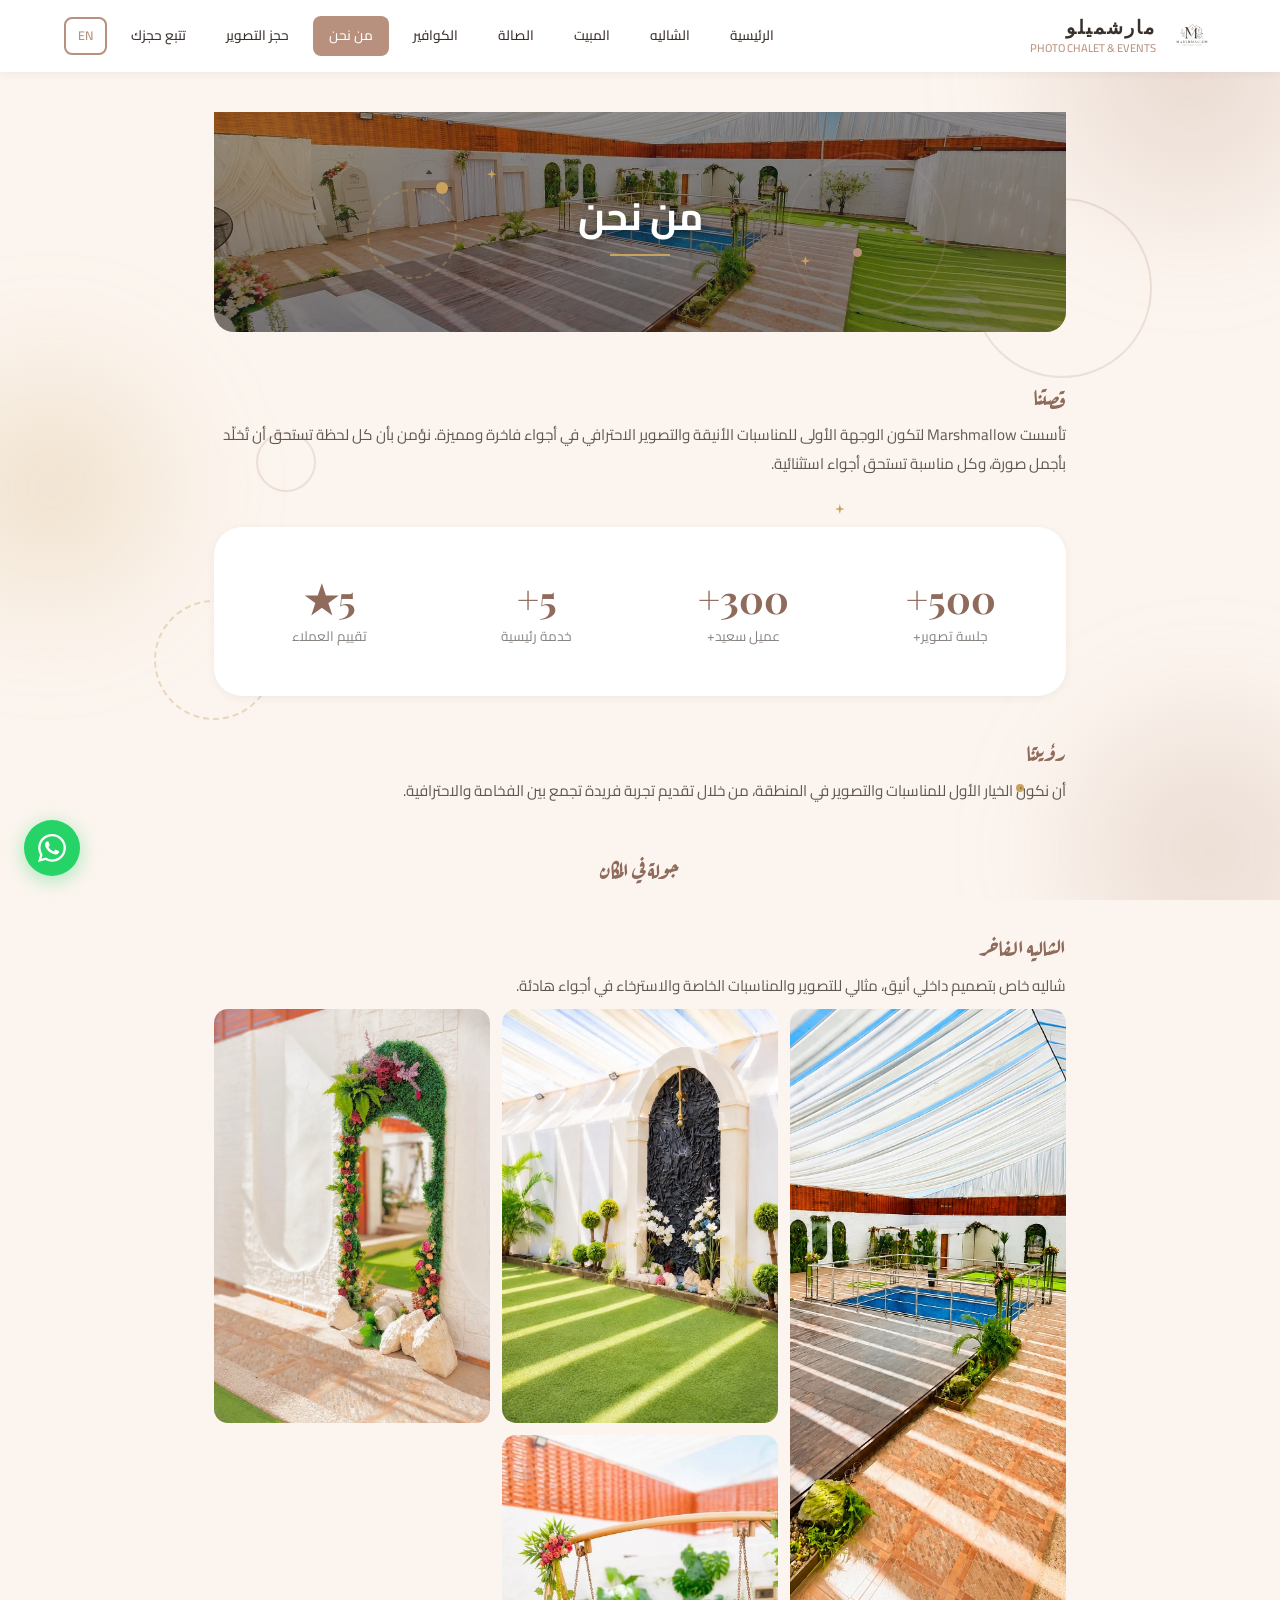
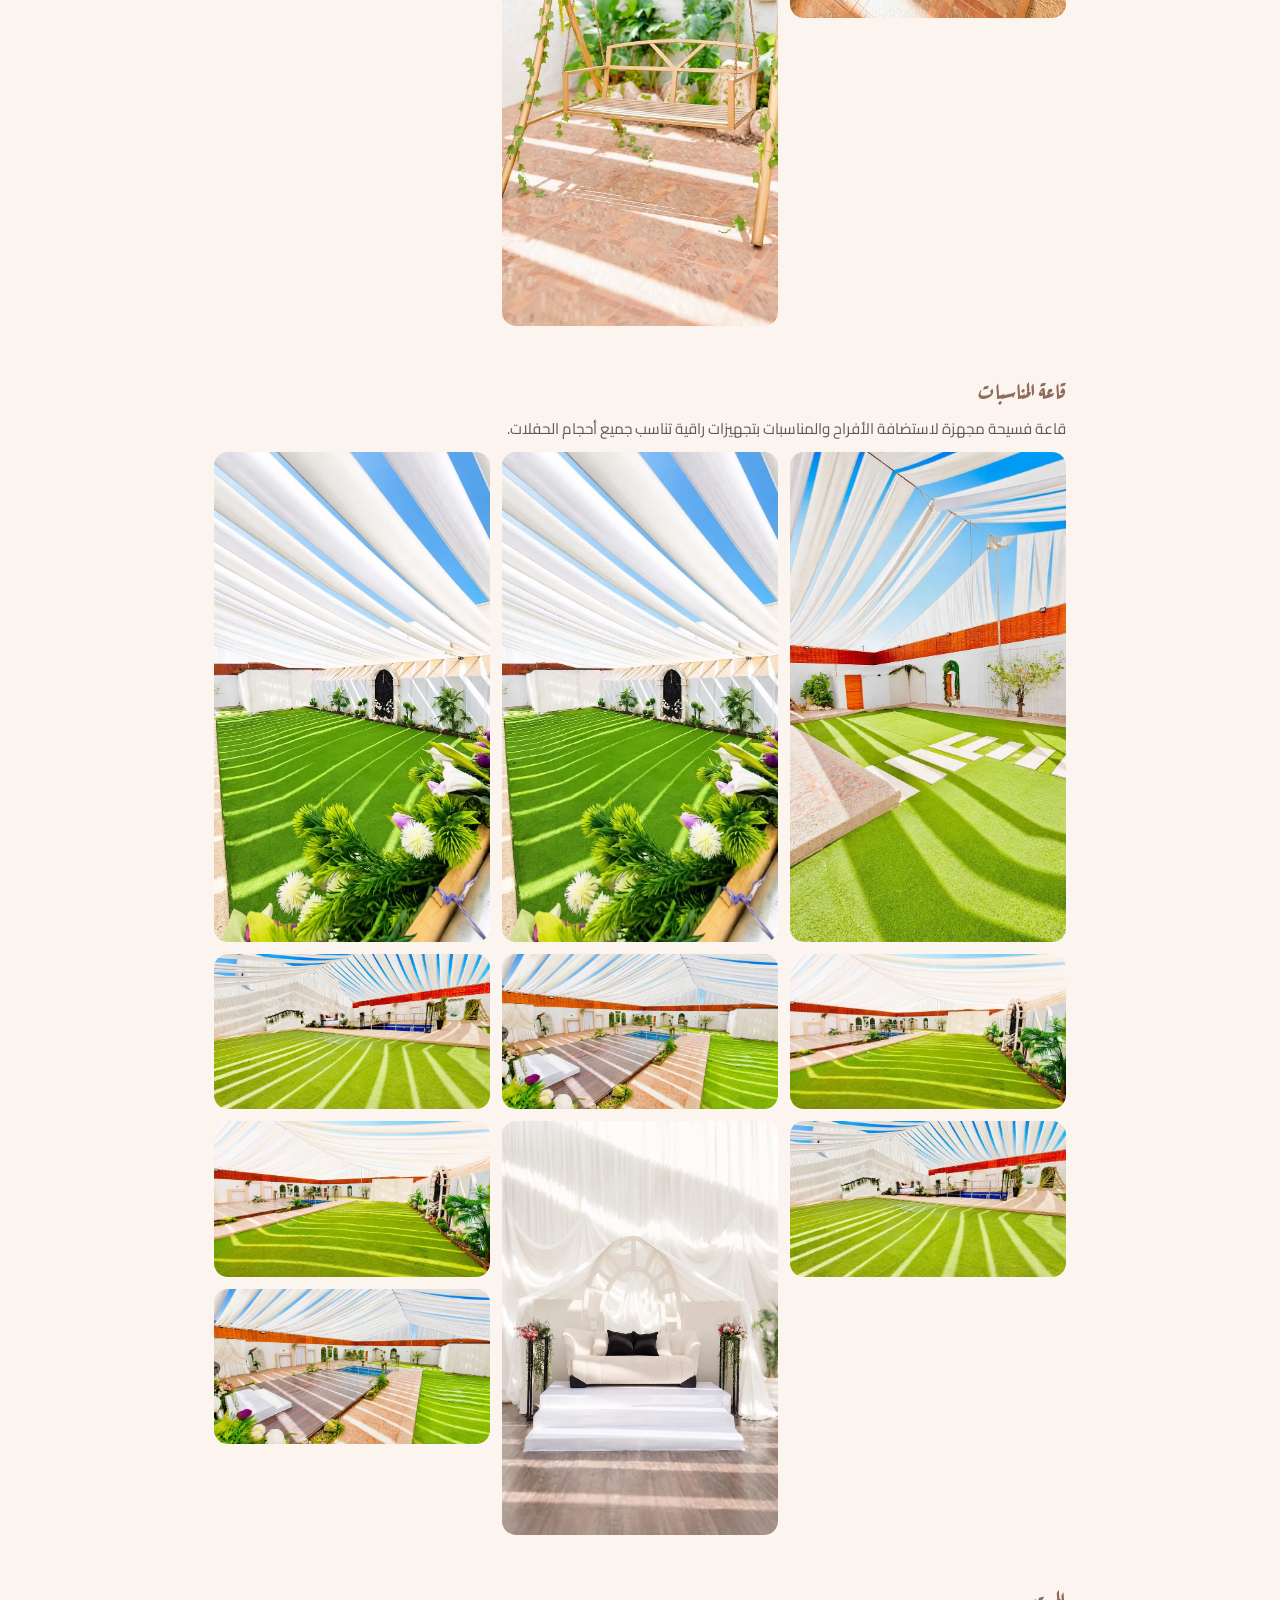
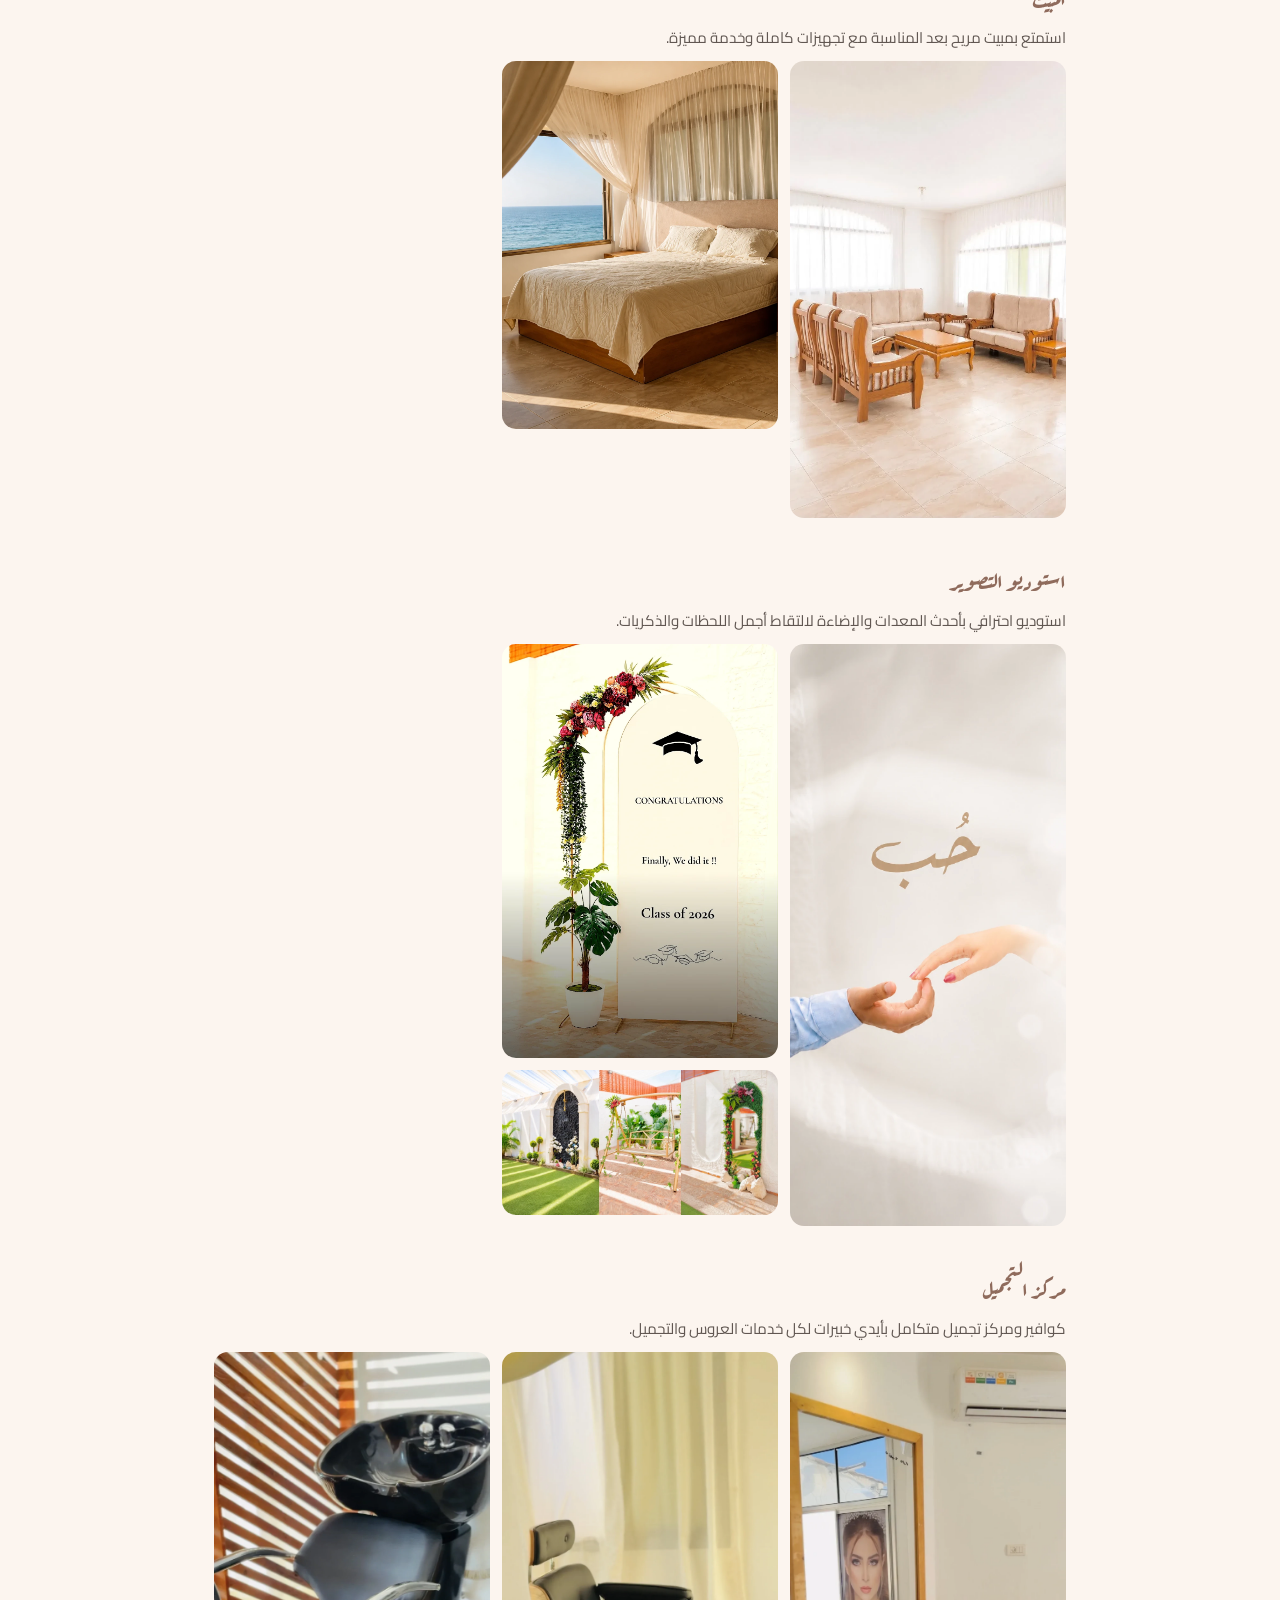
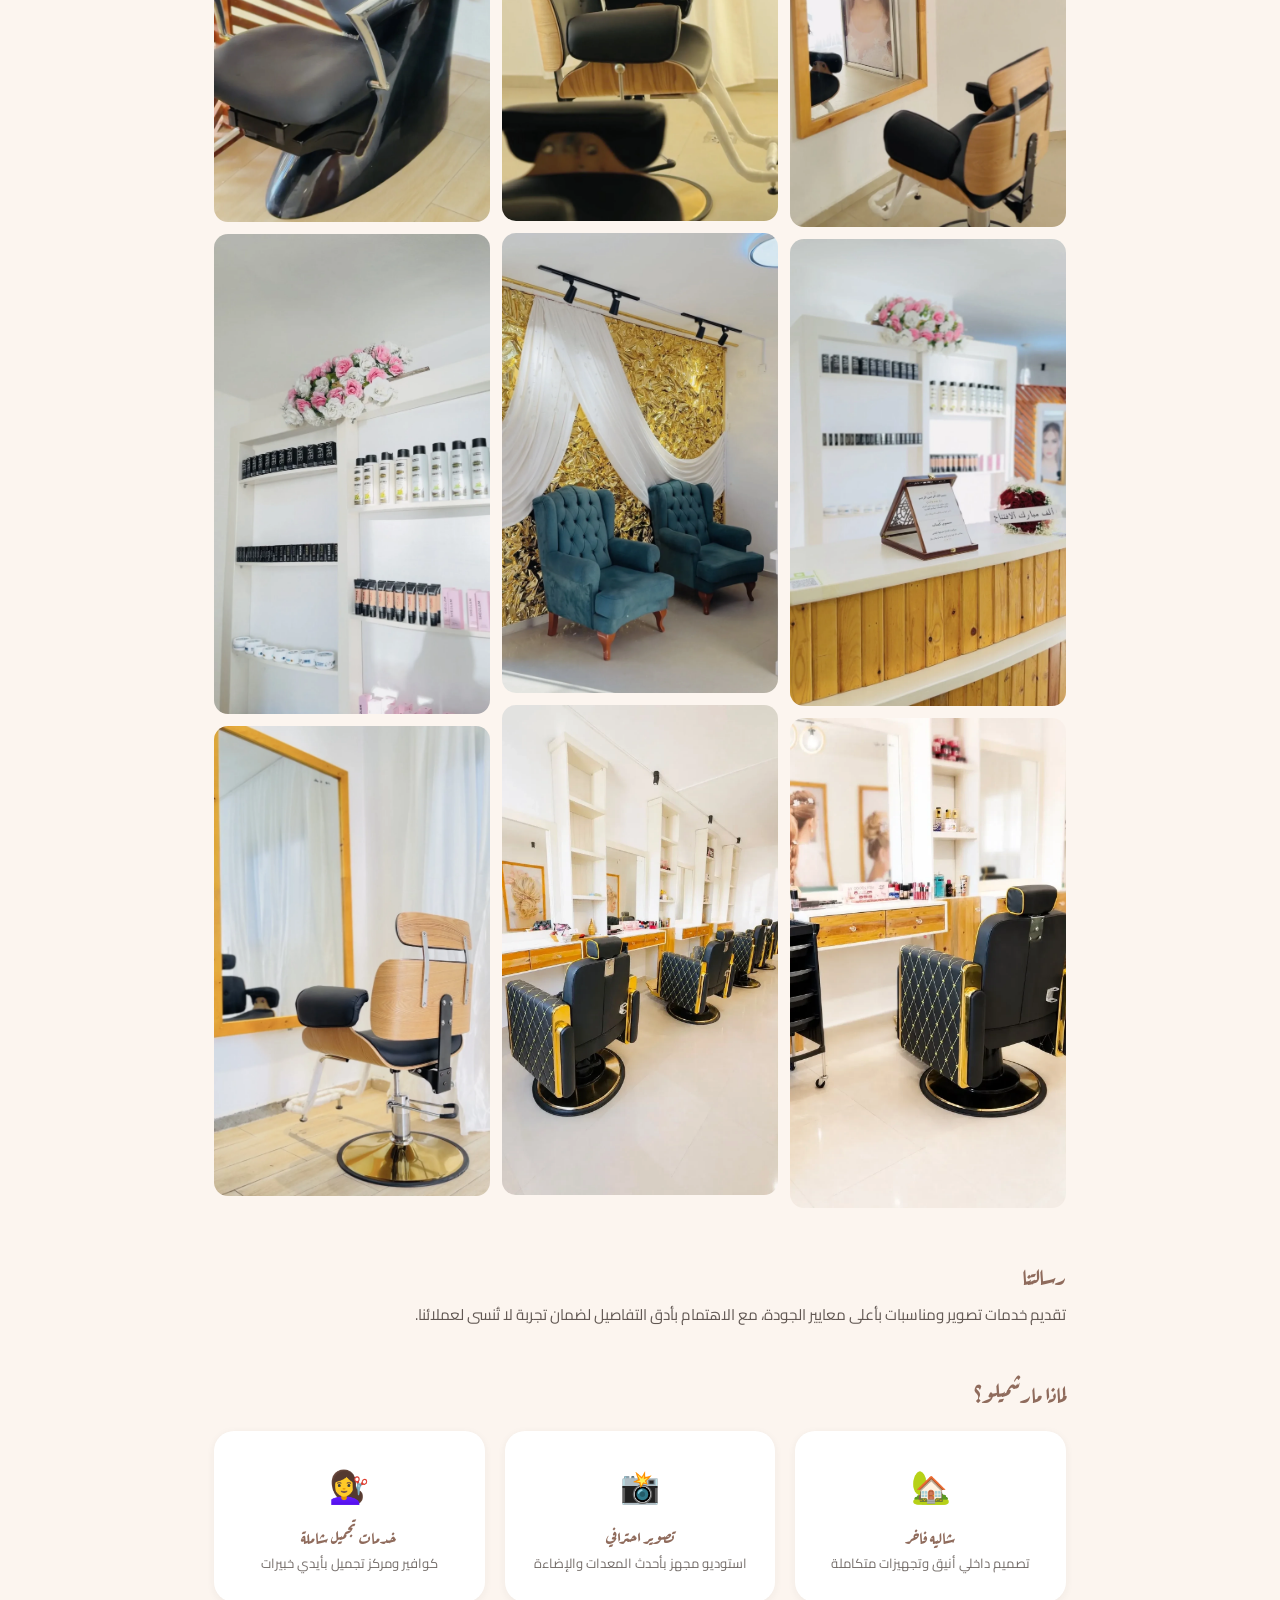
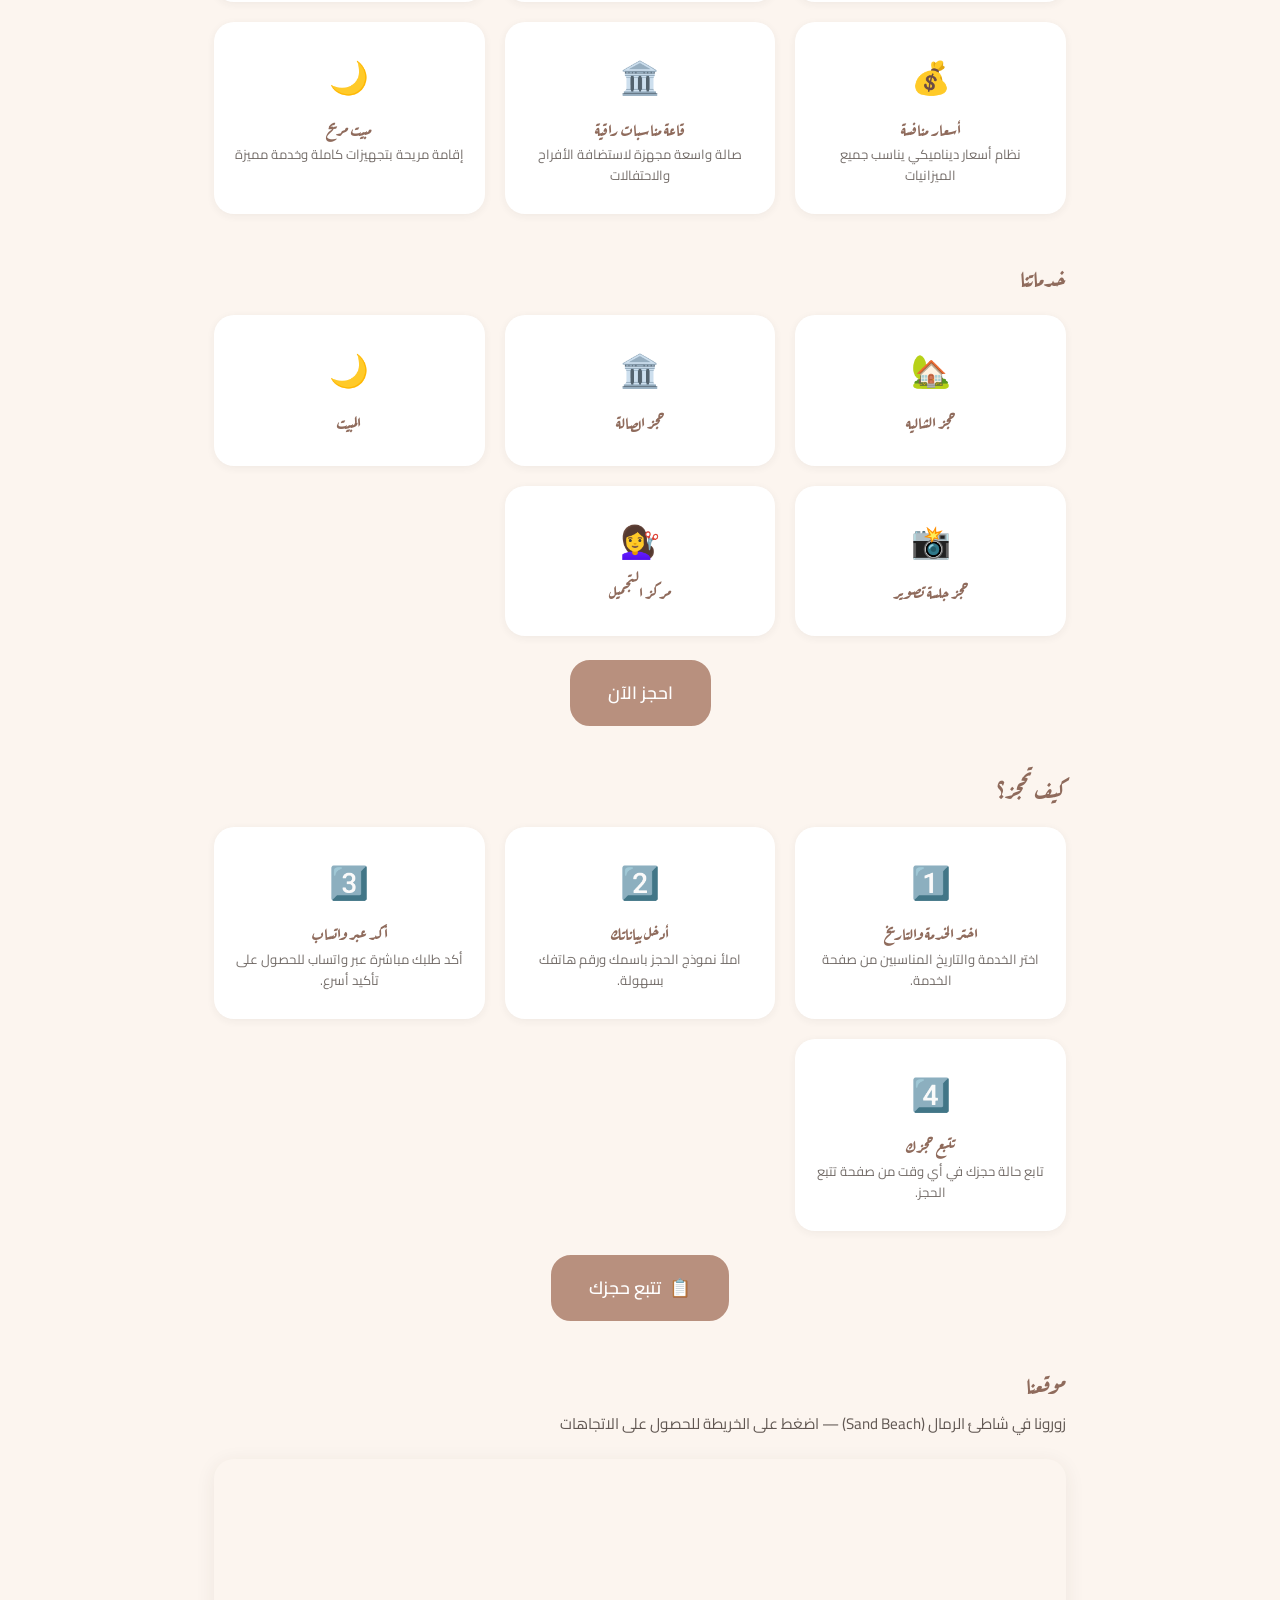
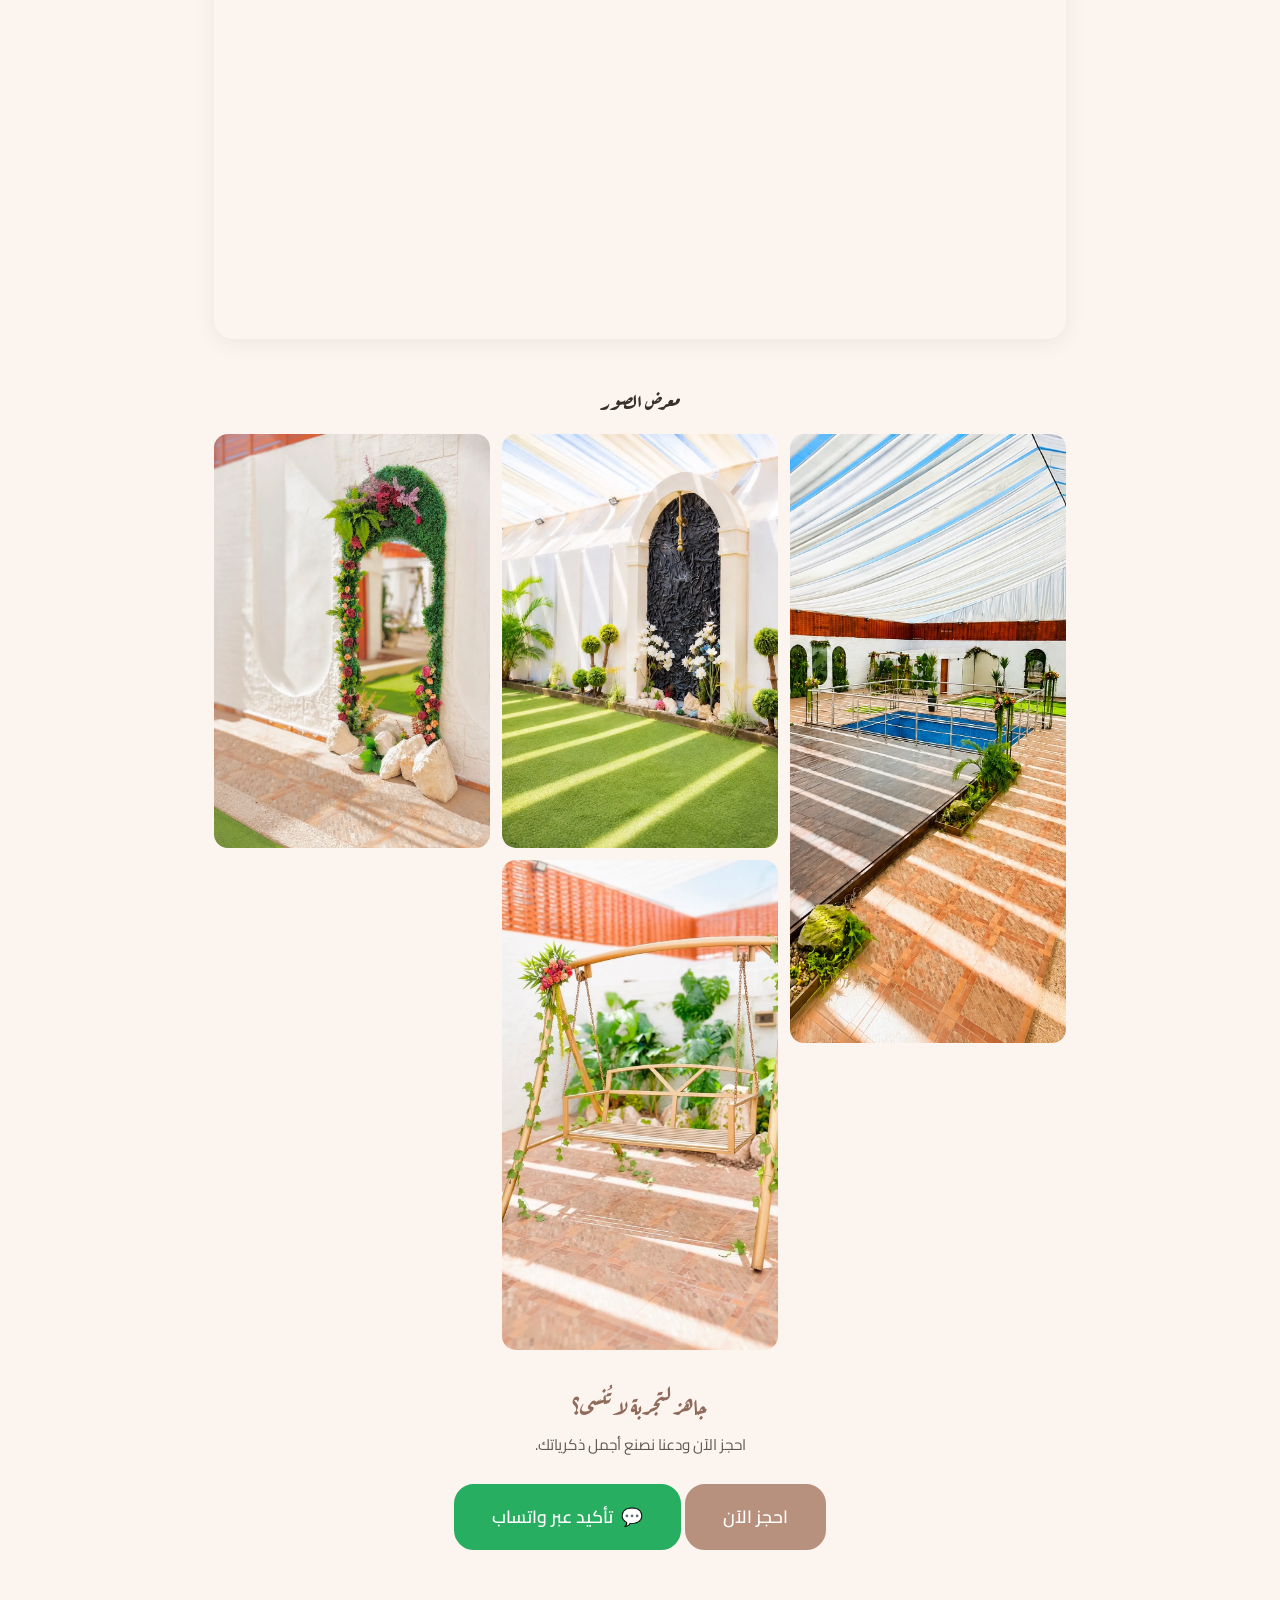
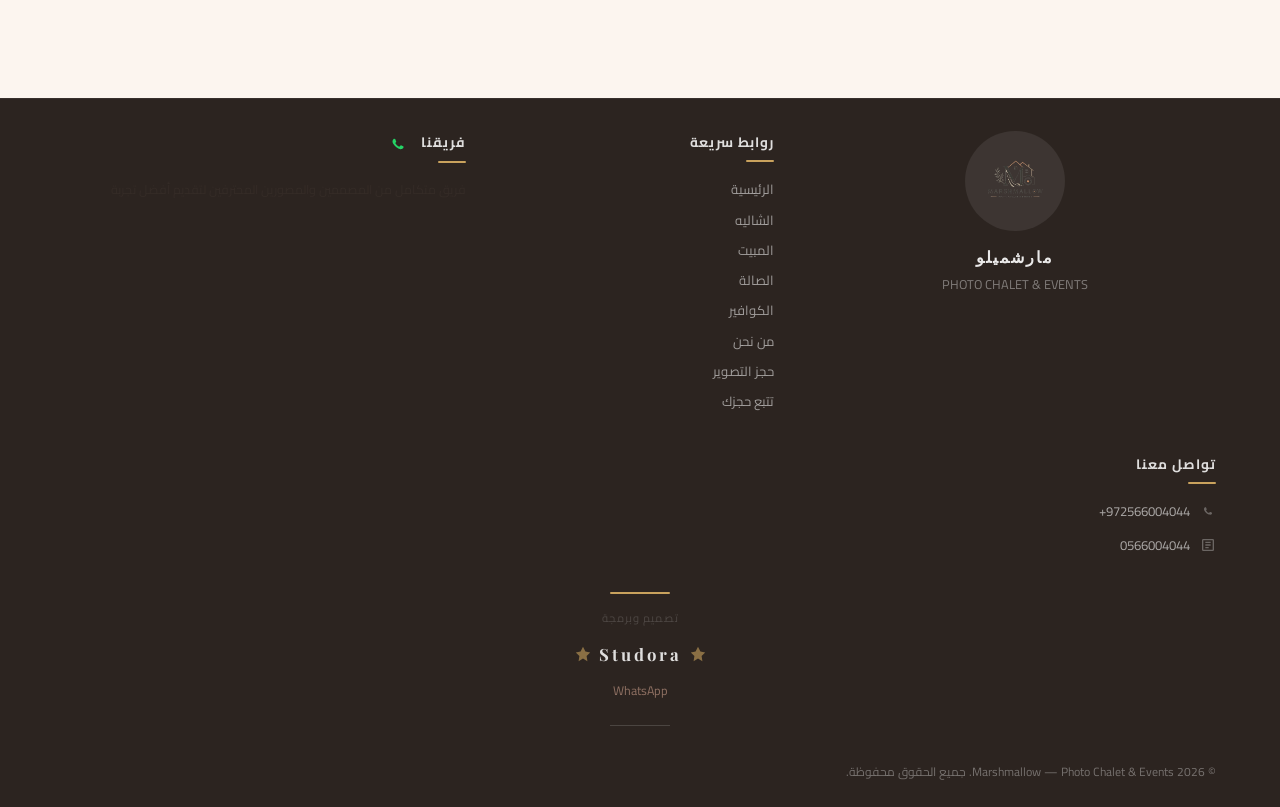
==== commit 1f300273: "Add decorative background elements (orbs, rings, dots, sparkles) to home and about pages" ====
--- a/about.html
+++ b/about.html
@@ -12,6 +12,8 @@
       padding:80px 24px 64px;
       border-radius:0 0 var(--radius-lg) var(--radius-lg);
       margin-bottom:48px;
+      position:relative;
+      overflow:hidden;
     }
     .about-hero h1{color:#fff;font-family:var(--font-arabic-body);font-weight:700;text-shadow:0 2px 12px rgba(0,0,0,0.4)}
     .about-section .gallery-grid{margin-top:8px}
@@ -21,6 +23,20 @@
   </style>
 </head>
 <body>
+  <div class="decor-layer-fixed" aria-hidden="true">
+    <div class="decor-orb" style="width:420px;height:420px;top:-140px;right:-120px;background:radial-gradient(circle,rgba(184,144,126,0.3),transparent 70%)"></div>
+    <div class="decor-orb" style="width:360px;height:360px;top:34%;left:-130px;background:radial-gradient(circle,rgba(201,162,93,0.26),transparent 70%)"></div>
+    <div class="decor-orb" style="width:400px;height:400px;bottom:-150px;right:-130px;background:radial-gradient(circle,rgba(184,144,126,0.28),transparent 70%)"></div>
+    <div class="decor-ring" style="width:180px;height:180px;top:22%;right:10%"></div>
+    <div class="decor-ring decor-ring-gold" style="width:120px;height:120px;bottom:20%;left:12%"></div>
+    <div class="decor-ring" style="width:60px;height:60px;top:48%;left:20%"></div>
+    <div class="decor-dot decor-dot-gold" style="width:12px;height:12px;top:14%;left:24%"></div>
+    <div class="decor-dot" style="width:10px;height:10px;top:60%;right:26%"></div>
+    <div class="decor-dot decor-dot-gold" style="width:8px;height:8px;bottom:12%;right:20%"></div>
+    <div class="decor-sparkle" style="top:30%;left:30%"></div>
+    <div class="decor-sparkle" style="top:56%;right:34%"></div>
+    <div class="decor-sparkle" style="bottom:30%;left:28%"></div>
+  </div>
   <div class="splash-screen" id="splash">
     <div class="splash-logo-m" id="splashLogo"></div>
     <div class="splash-brand">MARSHMALLOW</div>
@@ -37,6 +53,16 @@
 
   <main class="page-container">
     <div class="about-hero">
+      <div class="decor-layer decor-layer-on-top" aria-hidden="true">
+        <div class="decor-orb" style="width:340px;height:340px;top:-130px;left:-110px;background:radial-gradient(circle,rgba(201,162,93,0.35),transparent 70%)"></div>
+        <div class="decor-orb" style="width:300px;height:300px;bottom:-150px;right:-100px;background:radial-gradient(circle,rgba(184,144,126,0.35),transparent 70%)"></div>
+        <div class="decor-ring" style="width:160px;height:160px;top:18%;right:14%"></div>
+        <div class="decor-ring decor-ring-gold" style="width:90px;height:90px;bottom:24%;left:18%"></div>
+        <div class="decor-dot decor-dot-gold" style="width:12px;height:12px;top:32%;left:26%"></div>
+        <div class="decor-dot" style="width:9px;height:9px;bottom:34%;right:24%"></div>
+        <div class="decor-sparkle" style="top:26%;left:32%"></div>
+        <div class="decor-sparkle" style="bottom:30%;right:30%"></div>
+      </div>
       <h1 data-t="about_title">من نحن</h1>
       <div class="section-line"></div>
     </div>
--- a/css/style.css
+++ b/css/style.css
@@ -1658,6 +1658,7 @@
 /* === Testimonials === */
 .testimonials-section {
   padding: 60px 0;
+  position: relative;
 }
 
 .section-icon {
@@ -2755,3 +2756,95 @@
     text-align: center;
   }
 }
+
+/* ===== Decorative Background Elements ===== */
+/* Soft blurred orbs, rings, dots & sparkles used behind page content.
+   Layering notes:
+   - .decor-layer          : sits BEHIND section content (z-index -1).
+   - .decor-layer-on-top   : sits ON TOP of section backgrounds but below content,
+                             used inside sections that already have a background image.
+   - .decor-layer-fixed    : fixed full-screen ambient layer behind everything. */
+
+.decor-layer {
+  position: absolute;
+  inset: 0;
+  overflow: hidden;
+  pointer-events: none;
+  z-index: -1;
+}
+
+.decor-layer-on-top {
+  z-index: 1;
+}
+
+.decor-layer-fixed {
+  position: fixed;
+  inset: 0;
+  overflow: hidden;
+  pointer-events: none;
+  z-index: -1;
+}
+
+.decor-orb {
+  position: absolute;
+  border-radius: 50%;
+  filter: blur(45px);
+  will-change: transform;
+  animation: decorFloat 14s ease-in-out infinite alternate;
+}
+
+.decor-ring {
+  position: absolute;
+  border-radius: 50%;
+  border: 2px solid rgba(184, 144, 126, 0.22);
+  animation: decorFloat 20s ease-in-out infinite alternate-reverse;
+}
+
+.decor-ring-gold {
+  border-style: dashed;
+  border-color: rgba(201, 162, 93, 0.35);
+}
+
+.decor-dot {
+  position: absolute;
+  border-radius: 50%;
+  background: var(--rose-mauve);
+  animation: decorPulse 5s ease-in-out infinite;
+}
+
+.decor-dot-gold {
+  background: var(--gold);
+}
+
+.decor-sparkle {
+  position: absolute;
+  width: 10px;
+  height: 10px;
+  background: var(--gold);
+  clip-path: polygon(50% 0%, 61% 39%, 100% 50%, 61% 61%, 50% 100%, 39% 61%, 0% 50%, 39% 39%);
+  animation: decorSparkle 3.5s ease-in-out infinite;
+}
+
+@keyframes decorFloat {
+  0%   { transform: translate(0, 0) scale(1); }
+  100% { transform: translate(18px, -22px) scale(1.07); }
+}
+
+@keyframes decorPulse {
+  0%, 100% { opacity: 0.45; transform: scale(1); }
+  50%      { opacity: 1; transform: scale(1.3); }
+}
+
+@keyframes decorSparkle {
+  0%, 100% { opacity: 0.25; transform: scale(0.7) rotate(0deg); }
+  50%      { opacity: 0.95; transform: scale(1.2) rotate(45deg); }
+}
+
+@media (prefers-reduced-motion: reduce) {
+  .decor-orb,
+  .decor-ring,
+  .decor-dot,
+  .decor-sparkle {
+    animation: none;
+  }
+}
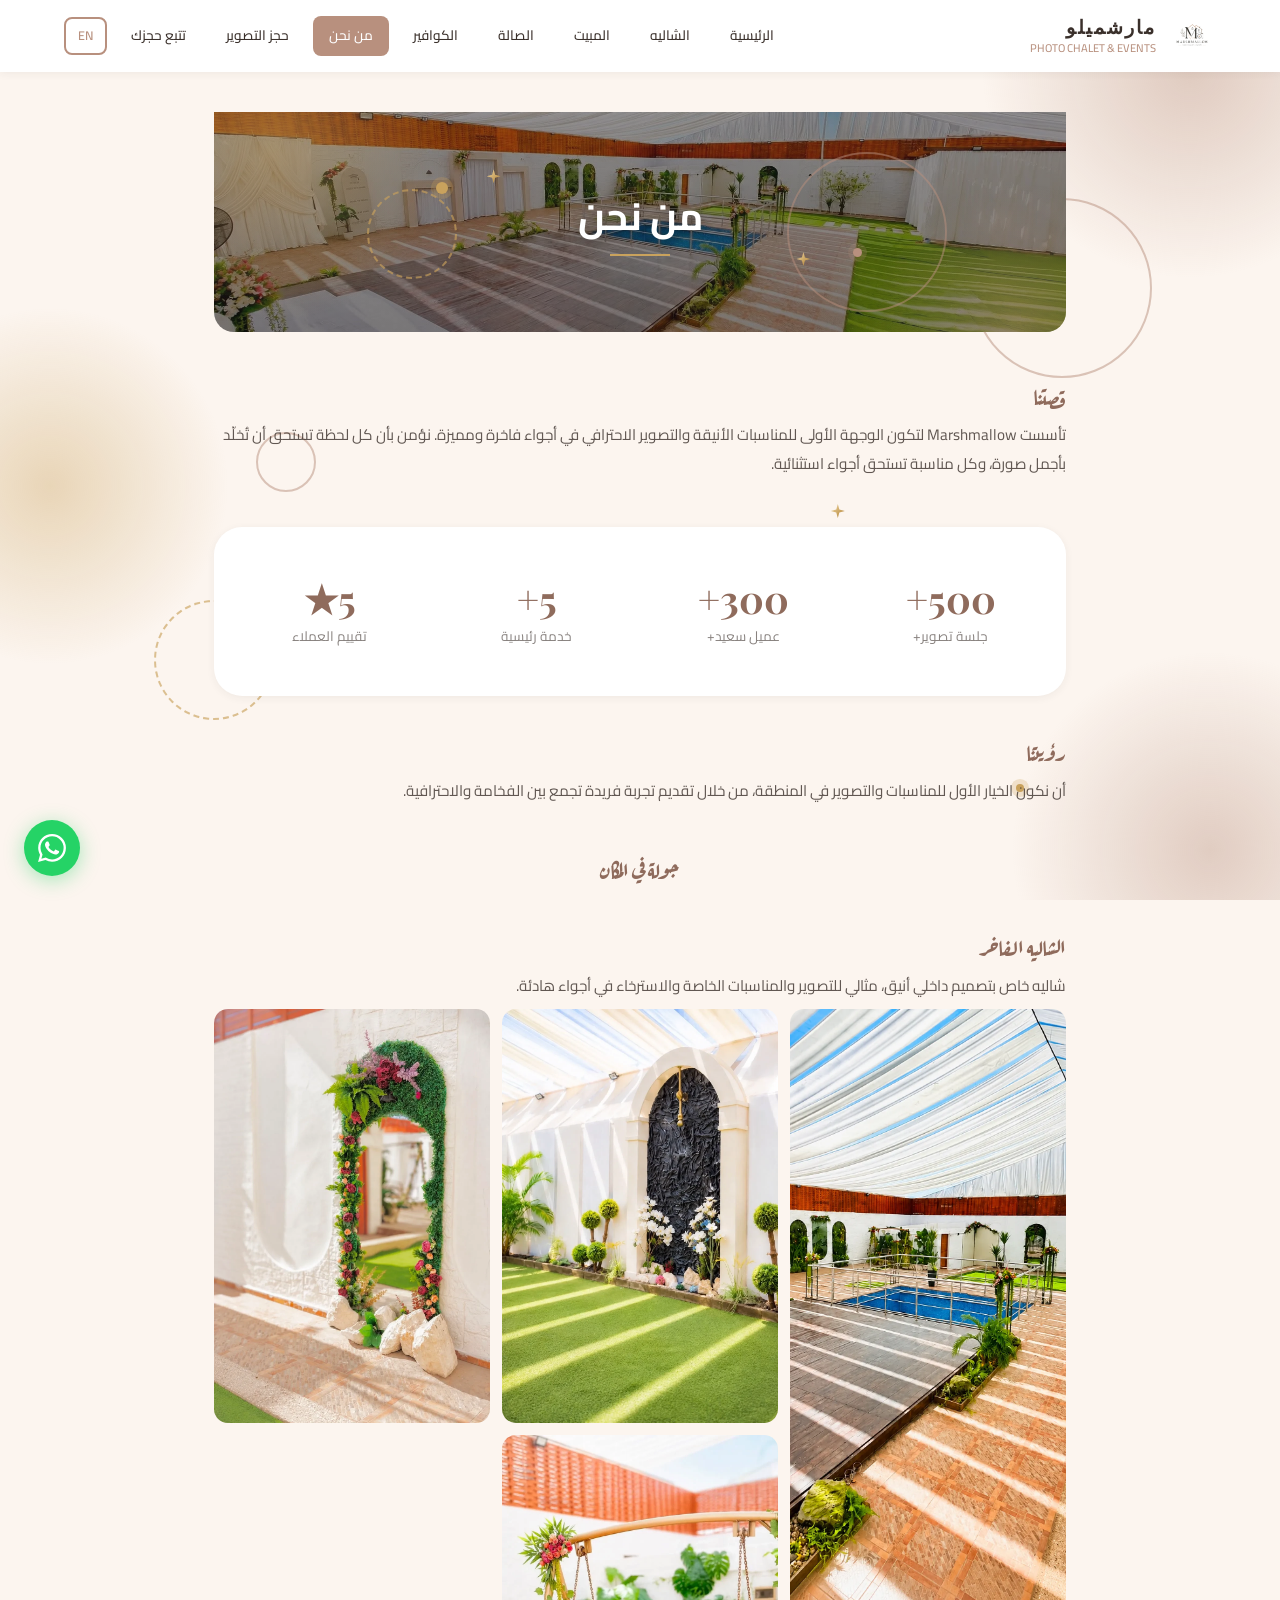
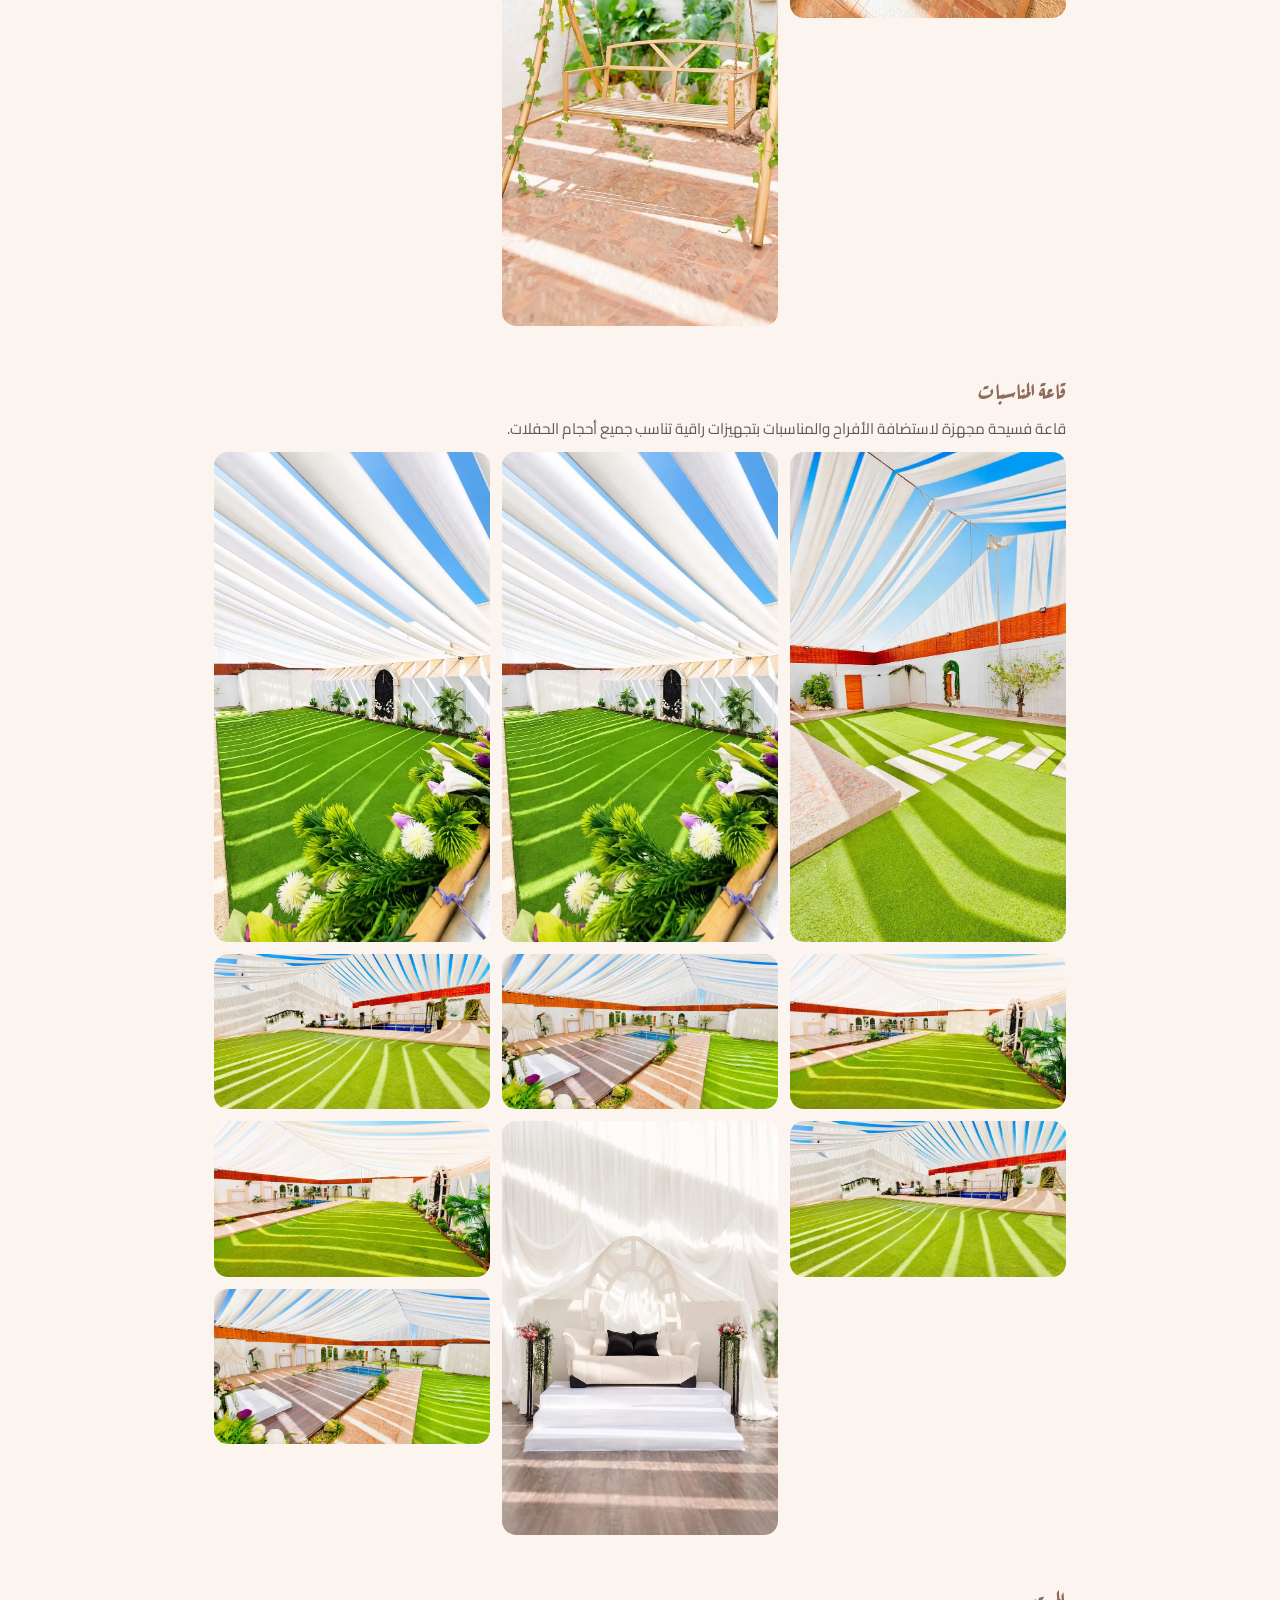
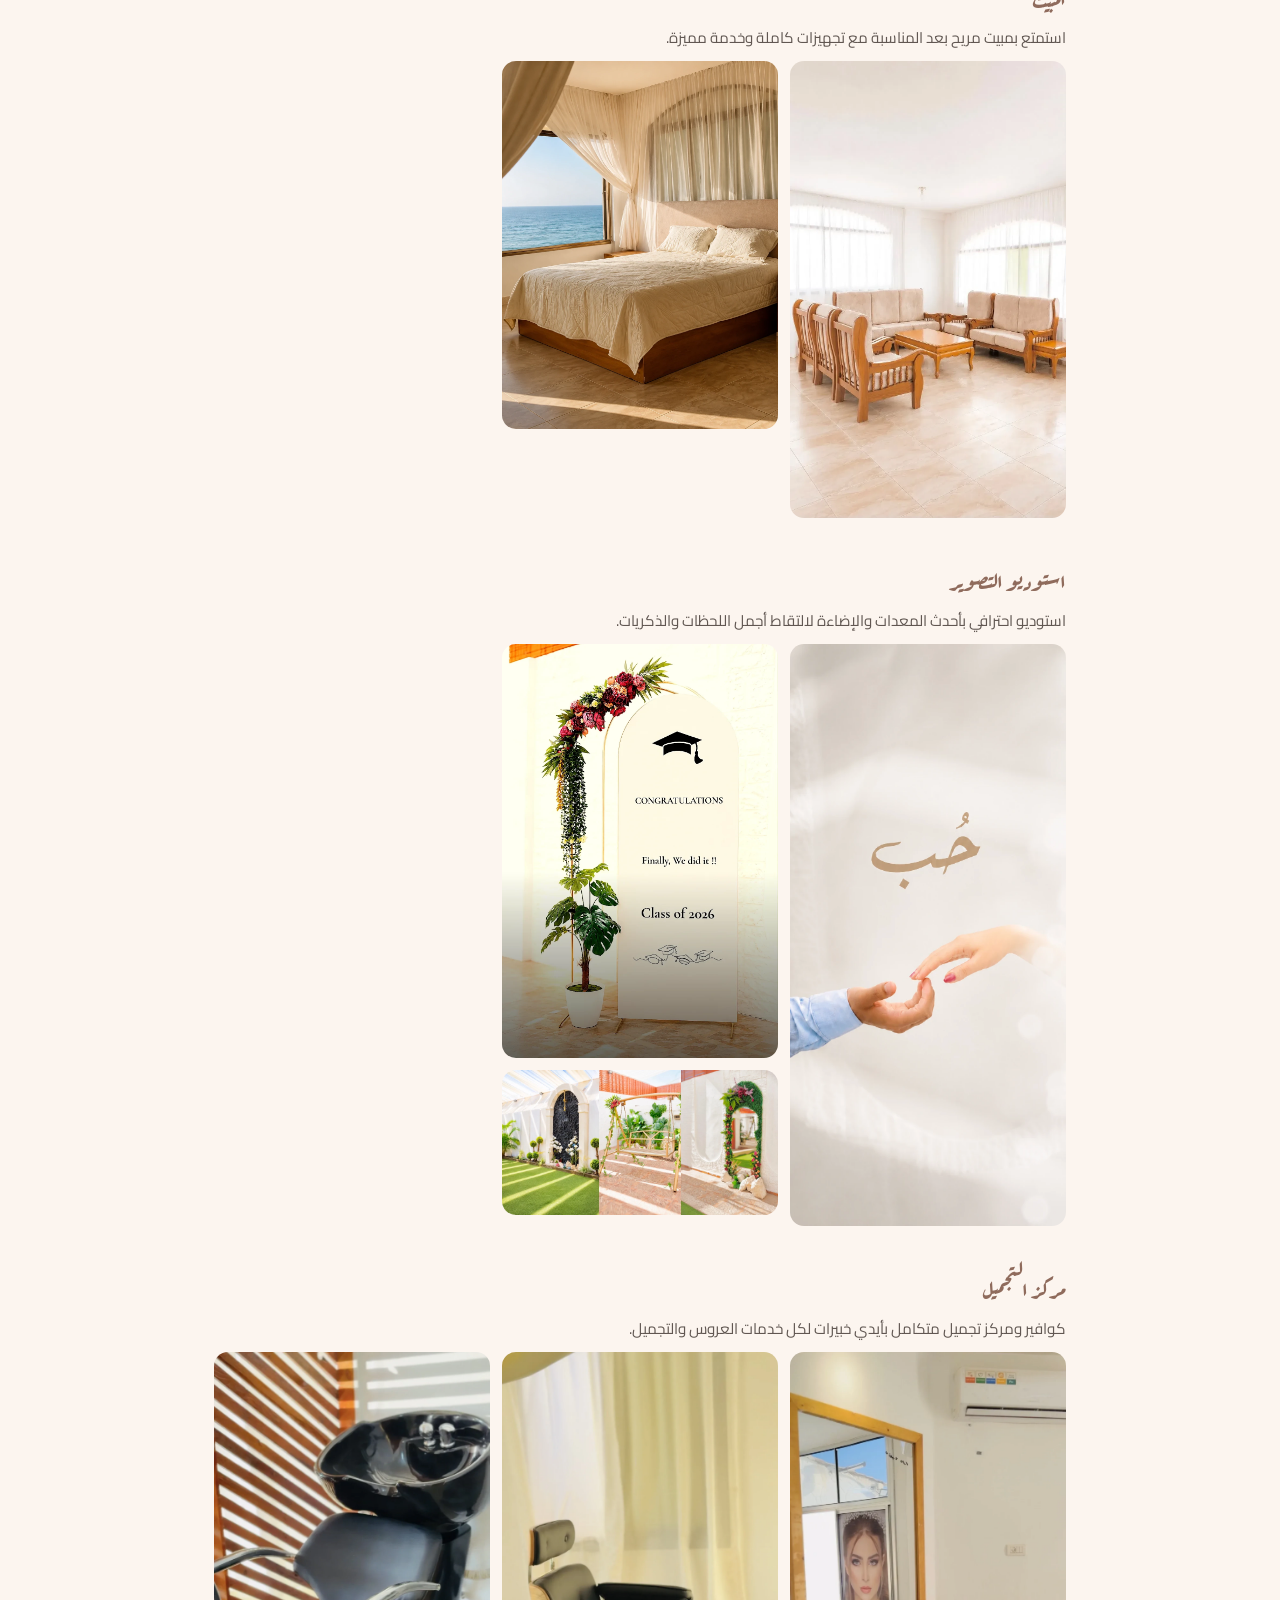
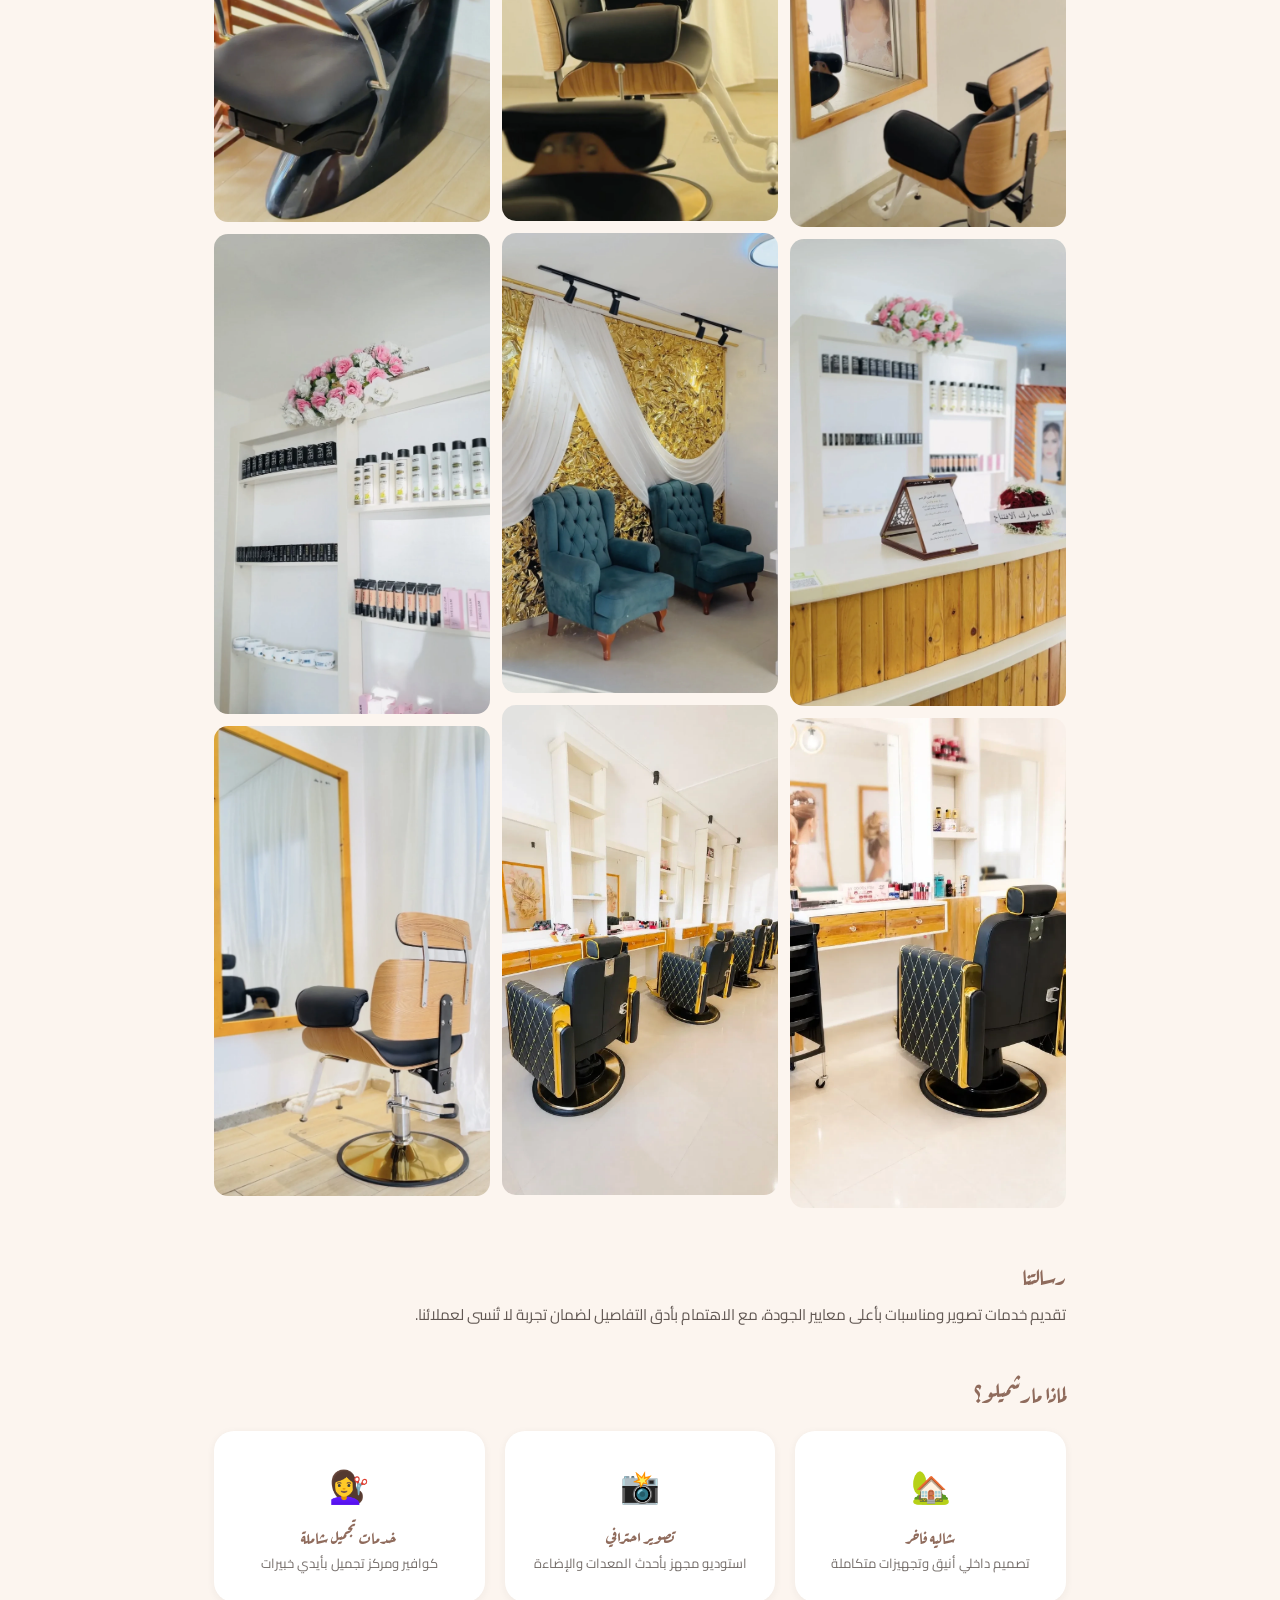
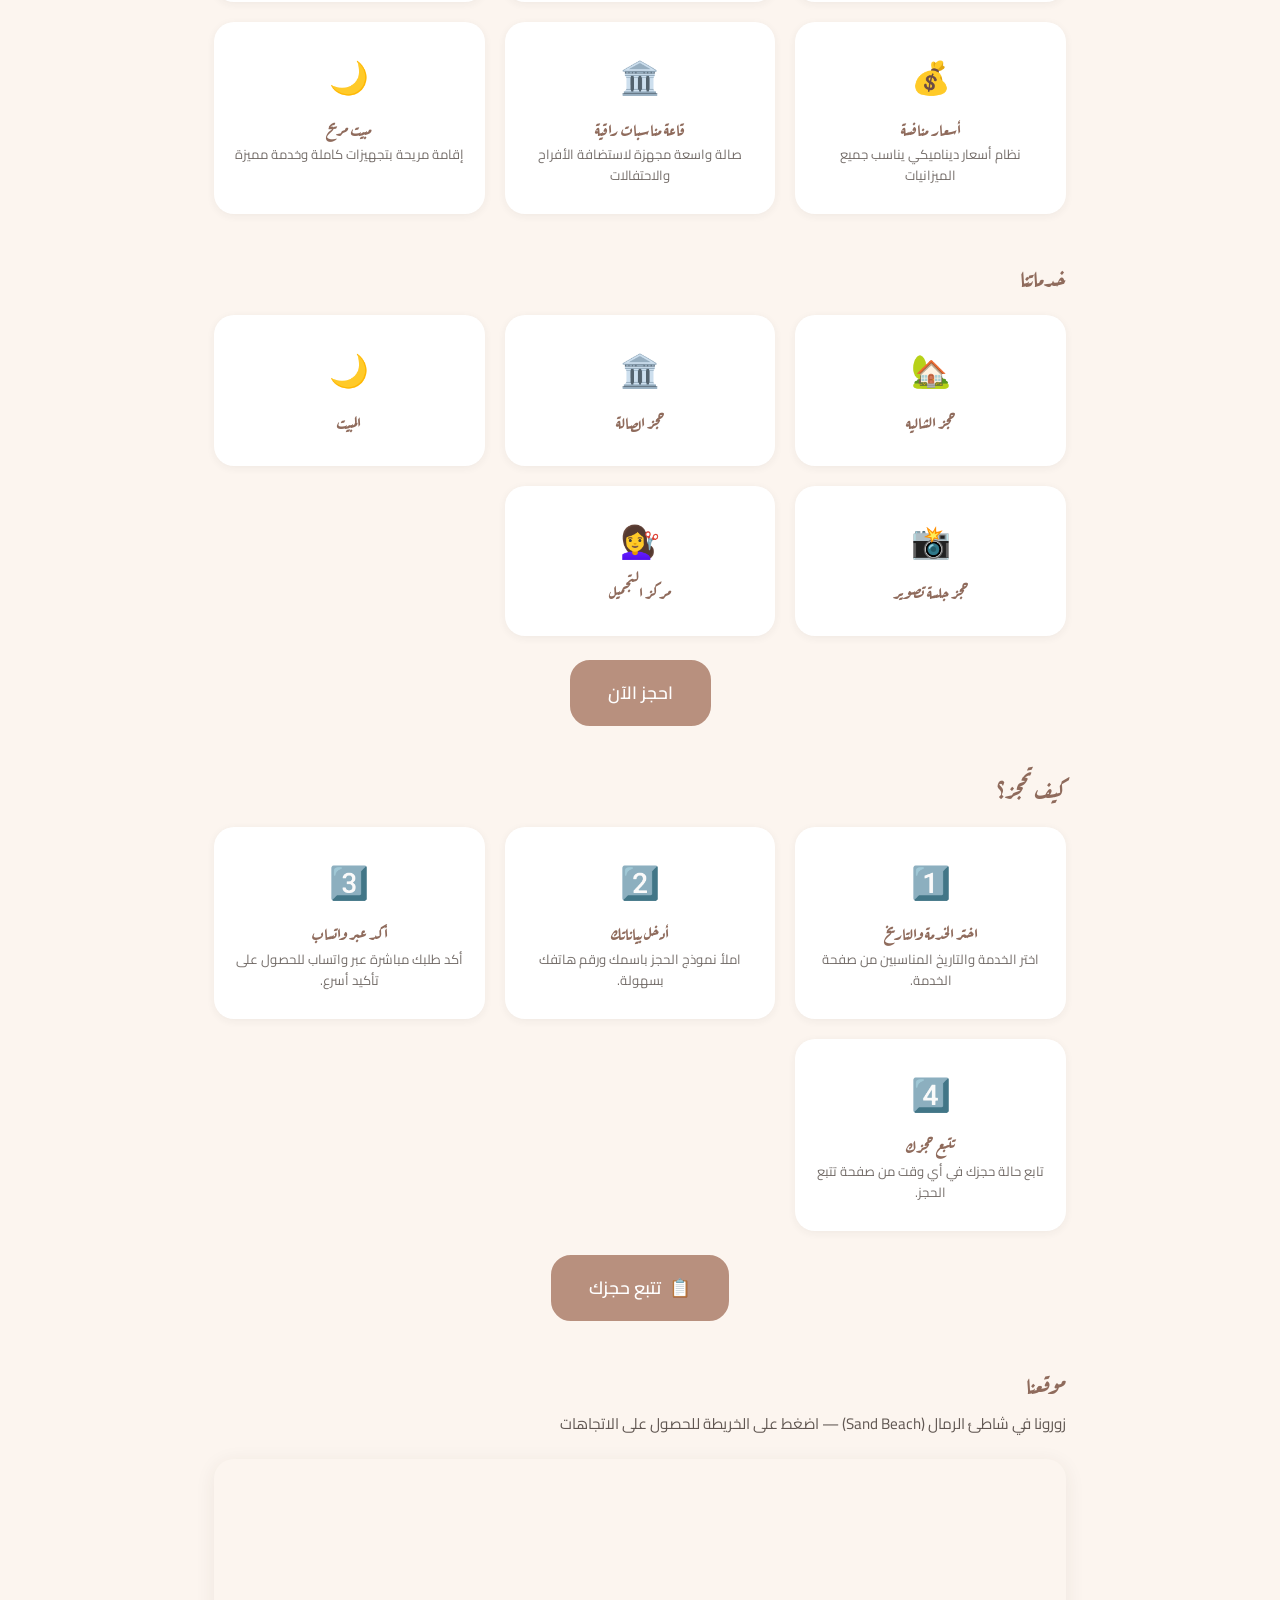
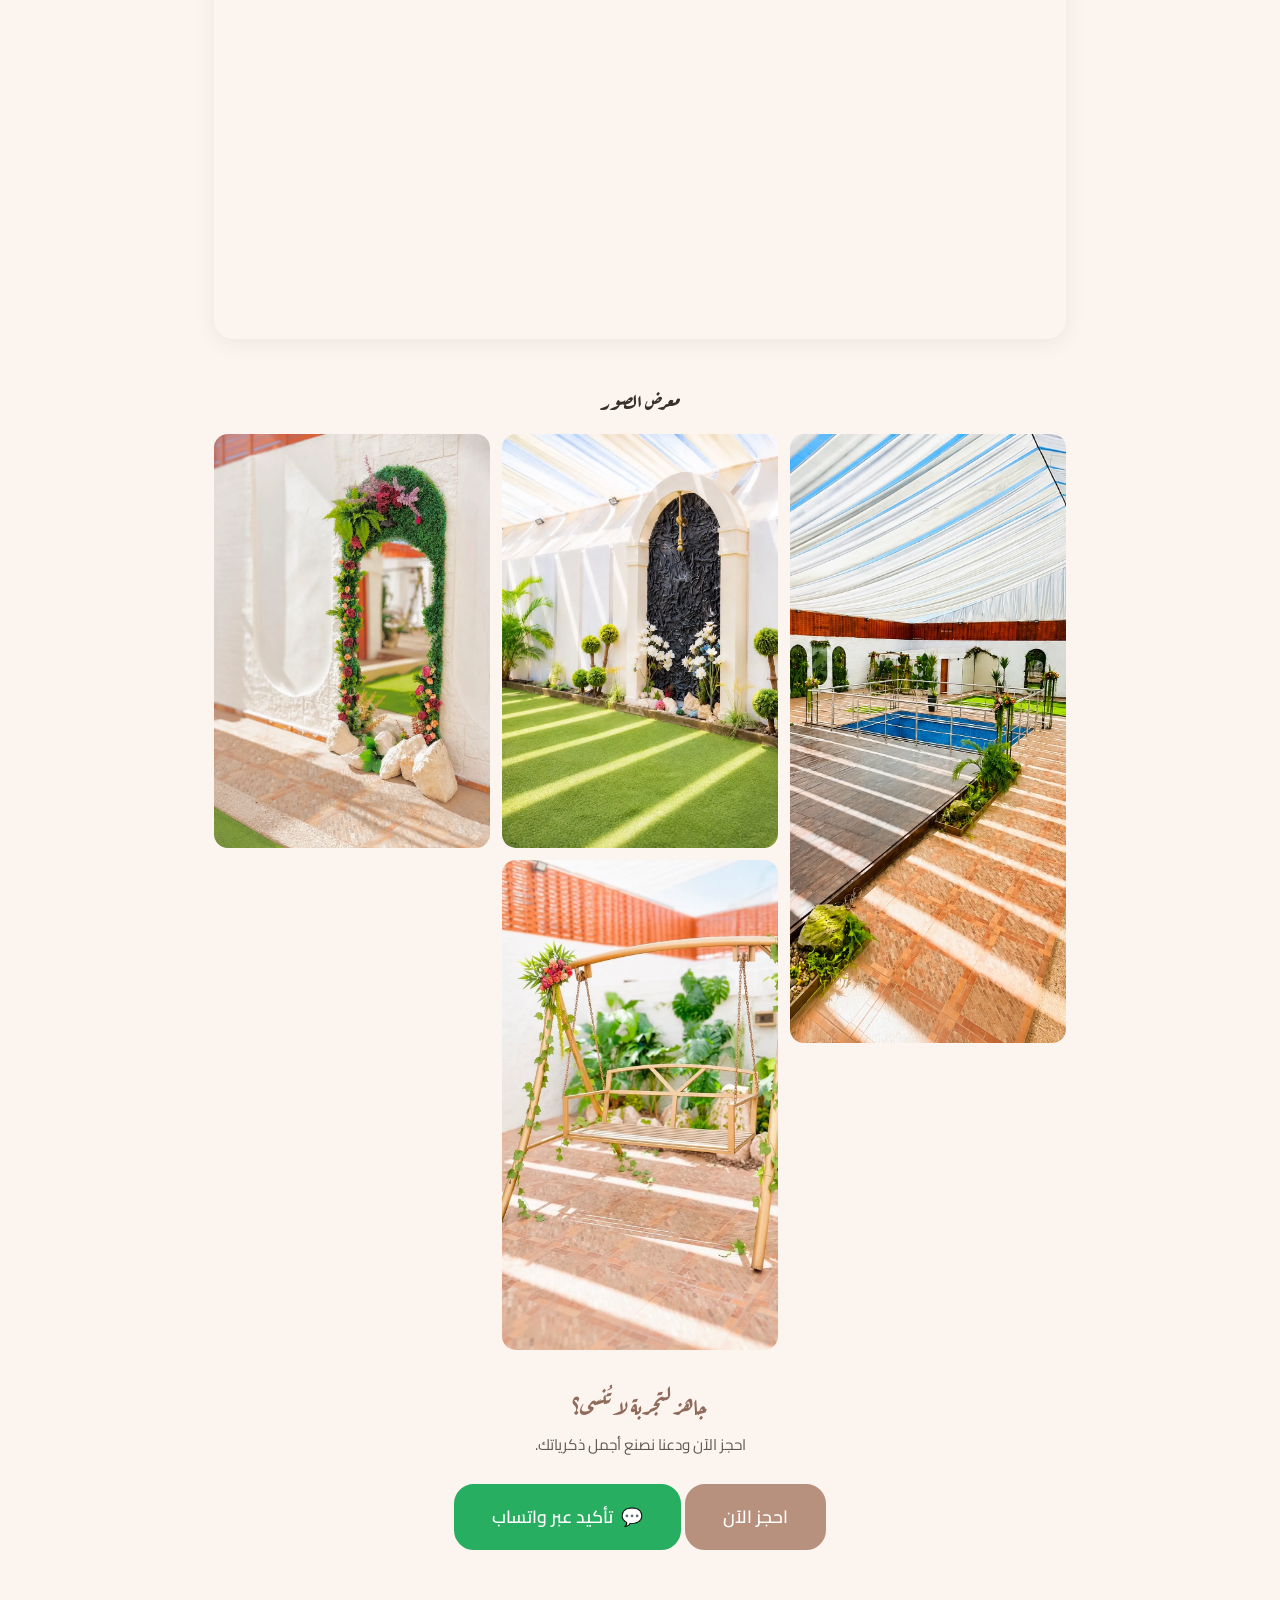
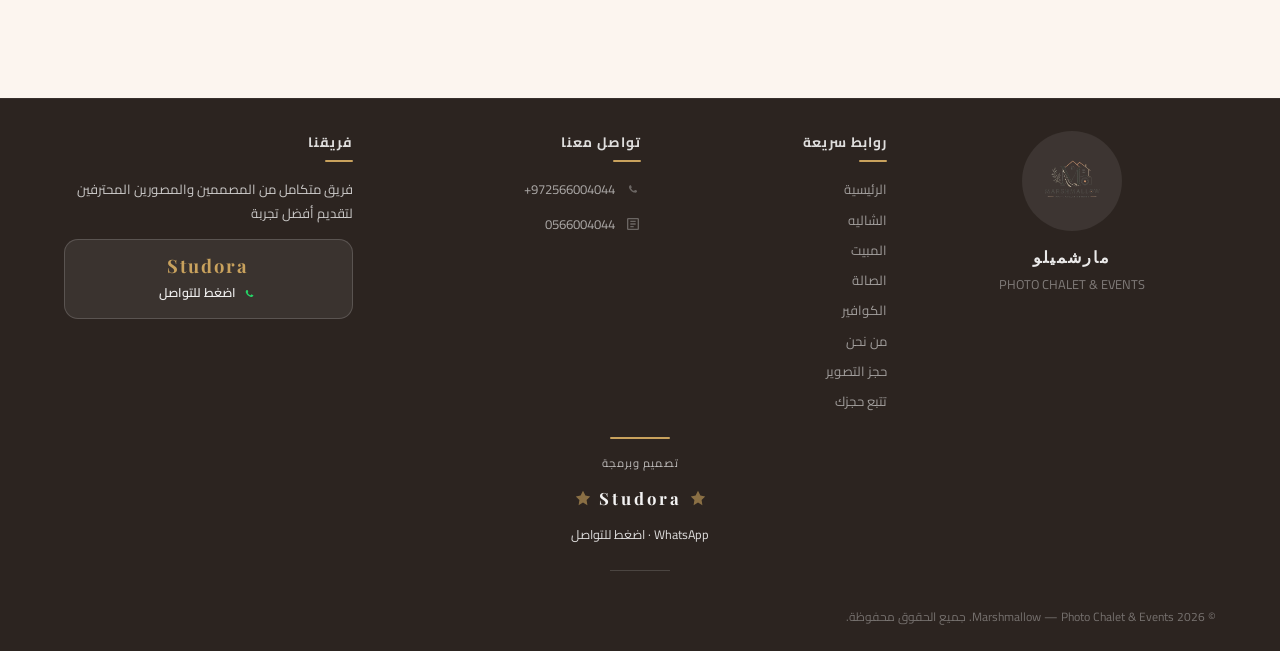
==== commit dff153a3: "Improve visuals and photography booking: visible hero decorations, photographer option in photo form" ====
--- a/about.html
+++ b/about.html
@@ -24,9 +24,9 @@
 </head>
 <body>
   <div class="decor-layer-fixed" aria-hidden="true">
-    <div class="decor-orb" style="width:420px;height:420px;top:-140px;right:-120px;background:radial-gradient(circle,rgba(184,144,126,0.3),transparent 70%)"></div>
-    <div class="decor-orb" style="width:360px;height:360px;top:34%;left:-130px;background:radial-gradient(circle,rgba(201,162,93,0.26),transparent 70%)"></div>
-    <div class="decor-orb" style="width:400px;height:400px;bottom:-150px;right:-130px;background:radial-gradient(circle,rgba(184,144,126,0.28),transparent 70%)"></div>
+    <div class="decor-orb" style="width:420px;height:420px;top:-140px;right:-120px;background:radial-gradient(circle,rgba(184,144,126,0.42),transparent 70%)"></div>
+    <div class="decor-orb" style="width:360px;height:360px;top:34%;left:-130px;background:radial-gradient(circle,rgba(201,162,93,0.38),transparent 70%)"></div>
+    <div class="decor-orb" style="width:400px;height:400px;bottom:-150px;right:-130px;background:radial-gradient(circle,rgba(184,144,126,0.4),transparent 70%)"></div>
     <div class="decor-ring" style="width:180px;height:180px;top:22%;right:10%"></div>
     <div class="decor-ring decor-ring-gold" style="width:120px;height:120px;bottom:20%;left:12%"></div>
     <div class="decor-ring" style="width:60px;height:60px;top:48%;left:20%"></div>
@@ -54,8 +54,8 @@
   <main class="page-container">
     <div class="about-hero">
       <div class="decor-layer decor-layer-on-top" aria-hidden="true">
-        <div class="decor-orb" style="width:340px;height:340px;top:-130px;left:-110px;background:radial-gradient(circle,rgba(201,162,93,0.35),transparent 70%)"></div>
-        <div class="decor-orb" style="width:300px;height:300px;bottom:-150px;right:-100px;background:radial-gradient(circle,rgba(184,144,126,0.35),transparent 70%)"></div>
+        <div class="decor-orb" style="width:340px;height:340px;top:-130px;left:-110px;background:radial-gradient(circle,rgba(201,162,93,0.45),transparent 70%)"></div>
+        <div class="decor-orb" style="width:300px;height:300px;bottom:-150px;right:-100px;background:radial-gradient(circle,rgba(184,144,126,0.45),transparent 70%)"></div>
         <div class="decor-ring" style="width:160px;height:160px;top:18%;right:14%"></div>
         <div class="decor-ring decor-ring-gold" style="width:90px;height:90px;bottom:24%;left:18%"></div>
         <div class="decor-dot decor-dot-gold" style="width:12px;height:12px;top:32%;left:26%"></div>
--- a/css/style.css
+++ b/css/style.css
@@ -430,8 +430,8 @@
 .footer-credit-label {
   display: block;
   font-size: 0.7rem;
-  color: var(--charcoal);
-  opacity: 0.45;
+  color: rgba(255, 255, 255, 0.7);
+  opacity: 1;
   letter-spacing: 1px;
   text-transform: uppercase;
   margin-bottom: 6px;
@@ -444,7 +444,7 @@
   font-family: var(--font-english-heading);
   font-size: 1.05rem;
   font-weight: 700;
-  color: var(--charcoal);
+  color: rgba(255, 255, 255, 0.95);
   text-decoration: none;
   letter-spacing: 3px;
   padding: 6px 20px;
@@ -453,8 +453,8 @@
 }
 
 .footer-credit-brand:hover {
-  background: rgba(184,144,126,0.08);
-  color: var(--rose-mauve-dark);
+  background: rgba(255, 255, 255, 0.1);
+  color: var(--gold);
 }
 
 .footer-credit-star {
@@ -465,15 +465,14 @@
 .footer-credit-wa {
   display: block;
   font-size: 0.78rem;
-  color: var(--rose-mauve);
+  color: rgba(255, 255, 255, 0.85);
   text-decoration: none;
   margin-top: 6px;
-  opacity: 0.7;
-  transition: opacity 0.3s ease;
+  opacity: 1;
+  transition: all 0.3s ease;
 }
 
 .footer-credit-wa:hover {
-  opacity: 1;
   color: var(--gold);
 }
 
@@ -2615,7 +2614,7 @@
 /* === Footer Grid === */
 .footer-grid {
   display: grid;
-  grid-template-columns: 1.5fr 1fr 1.5fr;
+  grid-template-columns: 1.4fr 1fr 1.2fr 1.4fr;
   gap: 40px;
   text-align: right;
 }
@@ -2709,20 +2708,77 @@
 }
 
 .footer-credit-label {
-  color: rgba(255,255,255,0.35);
+  color: rgba(255, 255, 255, 0.7);
 }
 
 .footer-credit-brand {
-  color: rgba(255,255,255,0.85);
+  color: rgba(255, 255, 255, 0.95);
 }
 
 .footer-credit-brand:hover {
-  background: rgba(255,255,255,0.06);
+  background: rgba(255, 255, 255, 0.1);
   color: var(--gold);
+}
+
+/* === Footer Team (Studora) === */
+.footer-team-desc {
+  font-size: 0.82rem;
+  color: rgba(255, 255, 255, 0.75);
+  line-height: 1.8;
+  margin: 0 0 14px;
+}
+
+.footer-team-studora {
+  display: flex;
+  flex-direction: column;
+  align-items: center;
+  gap: 4px;
+  padding: 14px 18px;
+  background: rgba(255, 255, 255, 0.07);
+  border: 1px solid rgba(255, 255, 255, 0.16);
+  border-radius: var(--radius-md);
+  text-align: center;
+  transition: all var(--transition);
+}
+
+.footer-team-studora:hover {
+  background: rgba(255, 255, 255, 0.13);
+  border-color: var(--gold);
+  transform: translateY(-2px);
+  box-shadow: 0 6px 24px rgba(0, 0, 0, 0.25);
+}
+
+.footer-team-studora-name {
+  font-family: var(--font-english-heading);
+  font-size: 1.15rem;
+  font-weight: 700;
+  color: var(--gold);
+  letter-spacing: 2px;
+  line-height: 1.3;
+}
+
+.footer-team-studora-cta {
+  display: inline-flex;
+  align-items: center;
+  gap: 6px;
+  font-size: 0.78rem;
+  font-weight: 600;
+  color: rgba(255, 255, 255, 0.92);
+}
+
+.footer-team-studora-cta svg {
+  flex-shrink: 0;
 }
 
 .footer-logo-wrap .m-logo-img {
   opacity: 0.9;
+}
+
+@media (max-width: 1080px) {
+  .footer-grid {
+    grid-template-columns: 1fr 1fr;
+    gap: 32px;
+  }
 }
 
 @media (max-width: 768px) {
@@ -2758,7 +2814,8 @@
 }
 
 /* ===== Decorative Background Elements ===== */
-/* Soft blurred orbs, rings, dots & sparkles used behind page content.
+/* Soft orbs, rings, dots & sparkles used behind page content.
+   No filters / no heavy effects — just gradients & borders (GPU-friendly).
    Layering notes:
    - .decor-layer          : sits BEHIND section content (z-index -1).
    - .decor-layer-on-top   : sits ON TOP of section backgrounds but below content,
@@ -2788,7 +2845,6 @@
 .decor-orb {
   position: absolute;
   border-radius: 50%;
-  filter: blur(45px);
   will-change: transform;
   animation: decorFloat 14s ease-in-out infinite alternate;
 }
@@ -2796,31 +2852,67 @@
 .decor-ring {
   position: absolute;
   border-radius: 50%;
-  border: 2px solid rgba(184, 144, 126, 0.22);
+  border: 2px solid rgba(184, 144, 126, 0.5);
   animation: decorFloat 20s ease-in-out infinite alternate-reverse;
 }
 
 .decor-ring-gold {
   border-style: dashed;
-  border-color: rgba(201, 162, 93, 0.35);
+  border-color: rgba(201, 162, 93, 0.65);
+}
+
+.decor-ring-thin {
+  border-width: 1px;
+  opacity: 0.9;
+}
+
+.decor-concentric {
+  position: absolute;
+  border-radius: 50%;
+  border: 1px dashed rgba(201, 162, 93, 0.55);
+  display: flex;
+  align-items: center;
+  justify-content: center;
+  animation: decorFloat 22s ease-in-out infinite alternate;
+}
+
+.decor-concentric::before {
+  content: "";
+  position: absolute;
+  width: 68%;
+  height: 68%;
+  border-radius: 50%;
+  border: 2px solid rgba(184, 144, 126, 0.45);
+}
+
+.decor-concentric::after {
+  content: "";
+  position: absolute;
+  width: 36%;
+  height: 36%;
+  border-radius: 50%;
+  border: 2px solid rgba(184, 144, 126, 0.65);
+  background: radial-gradient(circle, rgba(184, 144, 126, 0.35), transparent 70%);
 }
 
 .decor-dot {
   position: absolute;
   border-radius: 50%;
   background: var(--rose-mauve);
+  box-shadow: 0 0 0 5px rgba(184, 144, 126, 0.2);
   animation: decorPulse 5s ease-in-out infinite;
 }
 
 .decor-dot-gold {
   background: var(--gold);
+  box-shadow: 0 0 0 5px rgba(201, 162, 93, 0.25);
 }
 
 .decor-sparkle {
   position: absolute;
-  width: 10px;
-  height: 10px;
-  background: var(--gold);
+  width: 14px;
+  height: 14px;
+  background: linear-gradient(135deg, #F0D9A8, var(--gold) 60%, #A87E3F);
   clip-path: polygon(50% 0%, 61% 39%, 100% 50%, 61% 61%, 50% 100%, 39% 61%, 0% 50%, 39% 39%);
   animation: decorSparkle 3.5s ease-in-out infinite;
 }
@@ -2836,13 +2928,14 @@
 }
 
 @keyframes decorSparkle {
-  0%, 100% { opacity: 0.25; transform: scale(0.7) rotate(0deg); }
-  50%      { opacity: 0.95; transform: scale(1.2) rotate(45deg); }
+  0%, 100% { opacity: 0.35; transform: scale(0.7) rotate(0deg); }
+  50%      { opacity: 1; transform: scale(1.2) rotate(45deg); }
 }
 
 @media (prefers-reduced-motion: reduce) {
   .decor-orb,
   .decor-ring,
+  .decor-concentric,
   .decor-dot,
   .decor-sparkle {
     animation: none;
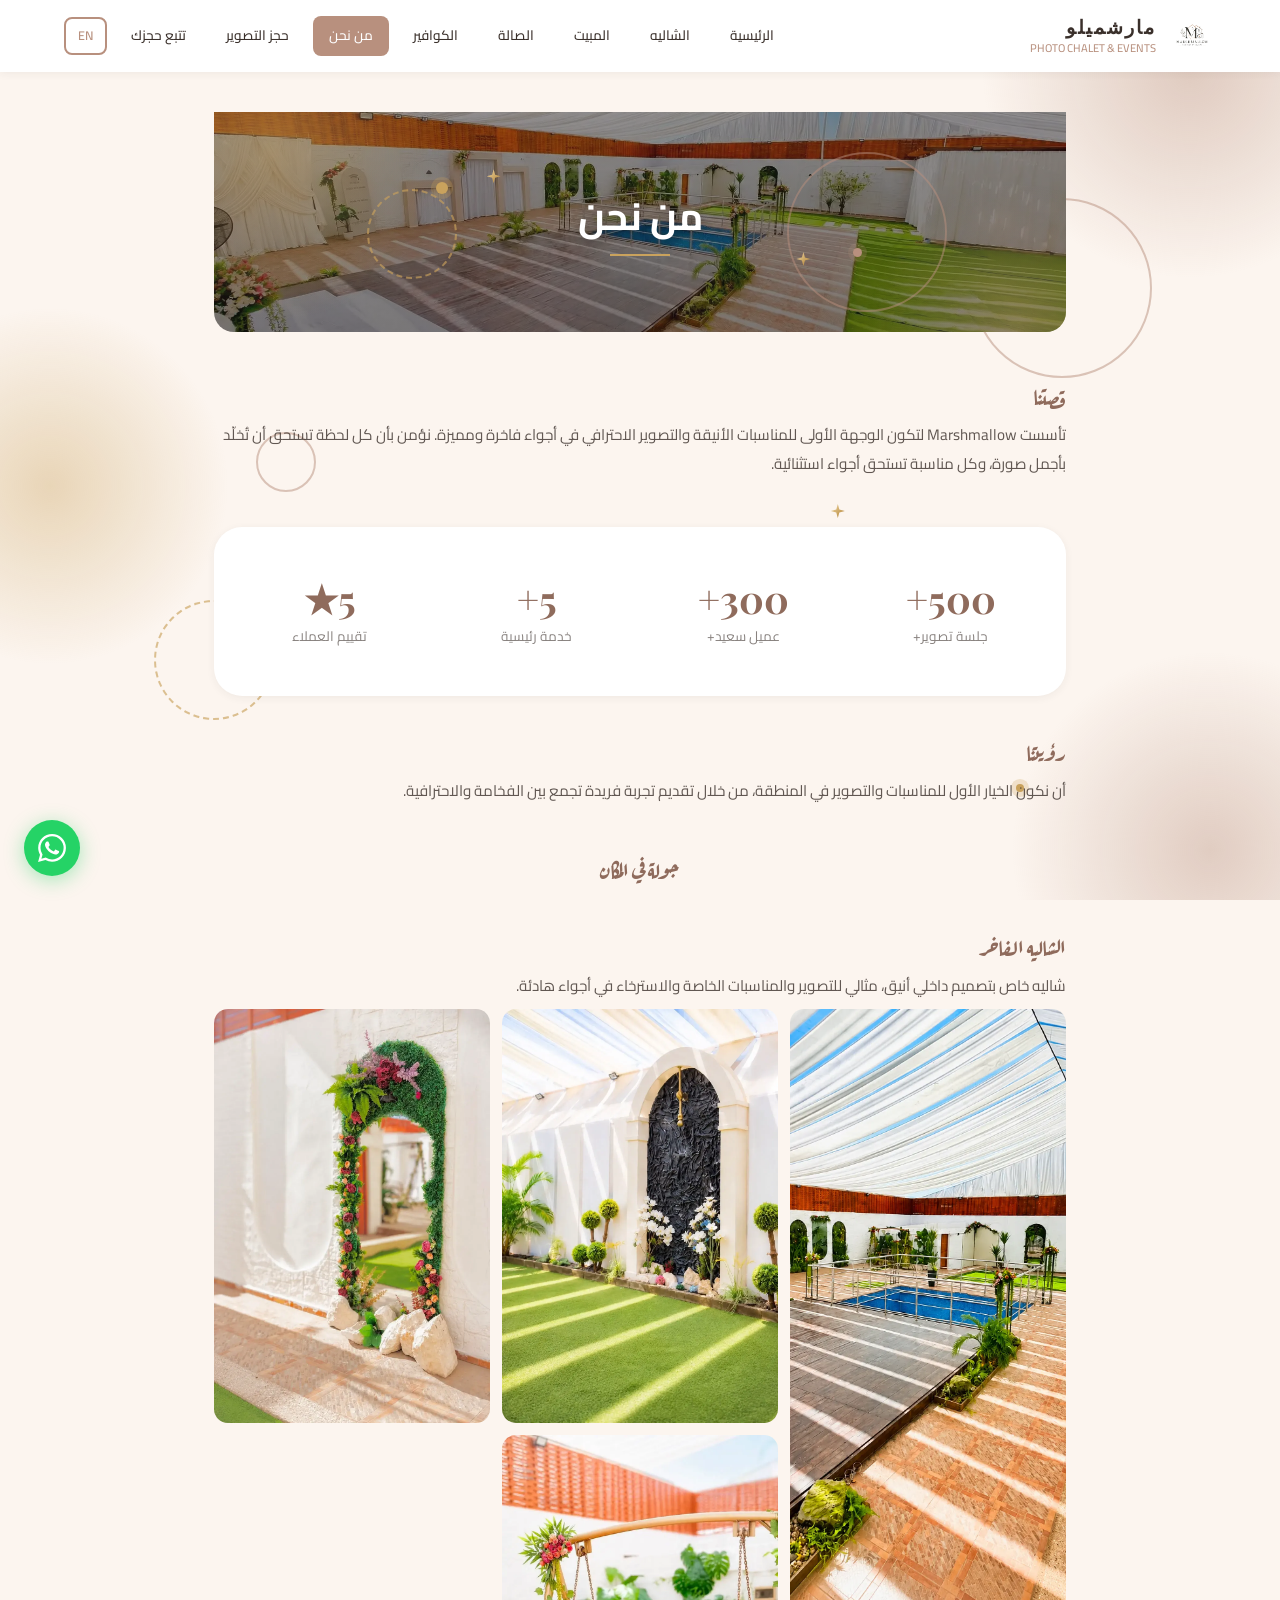
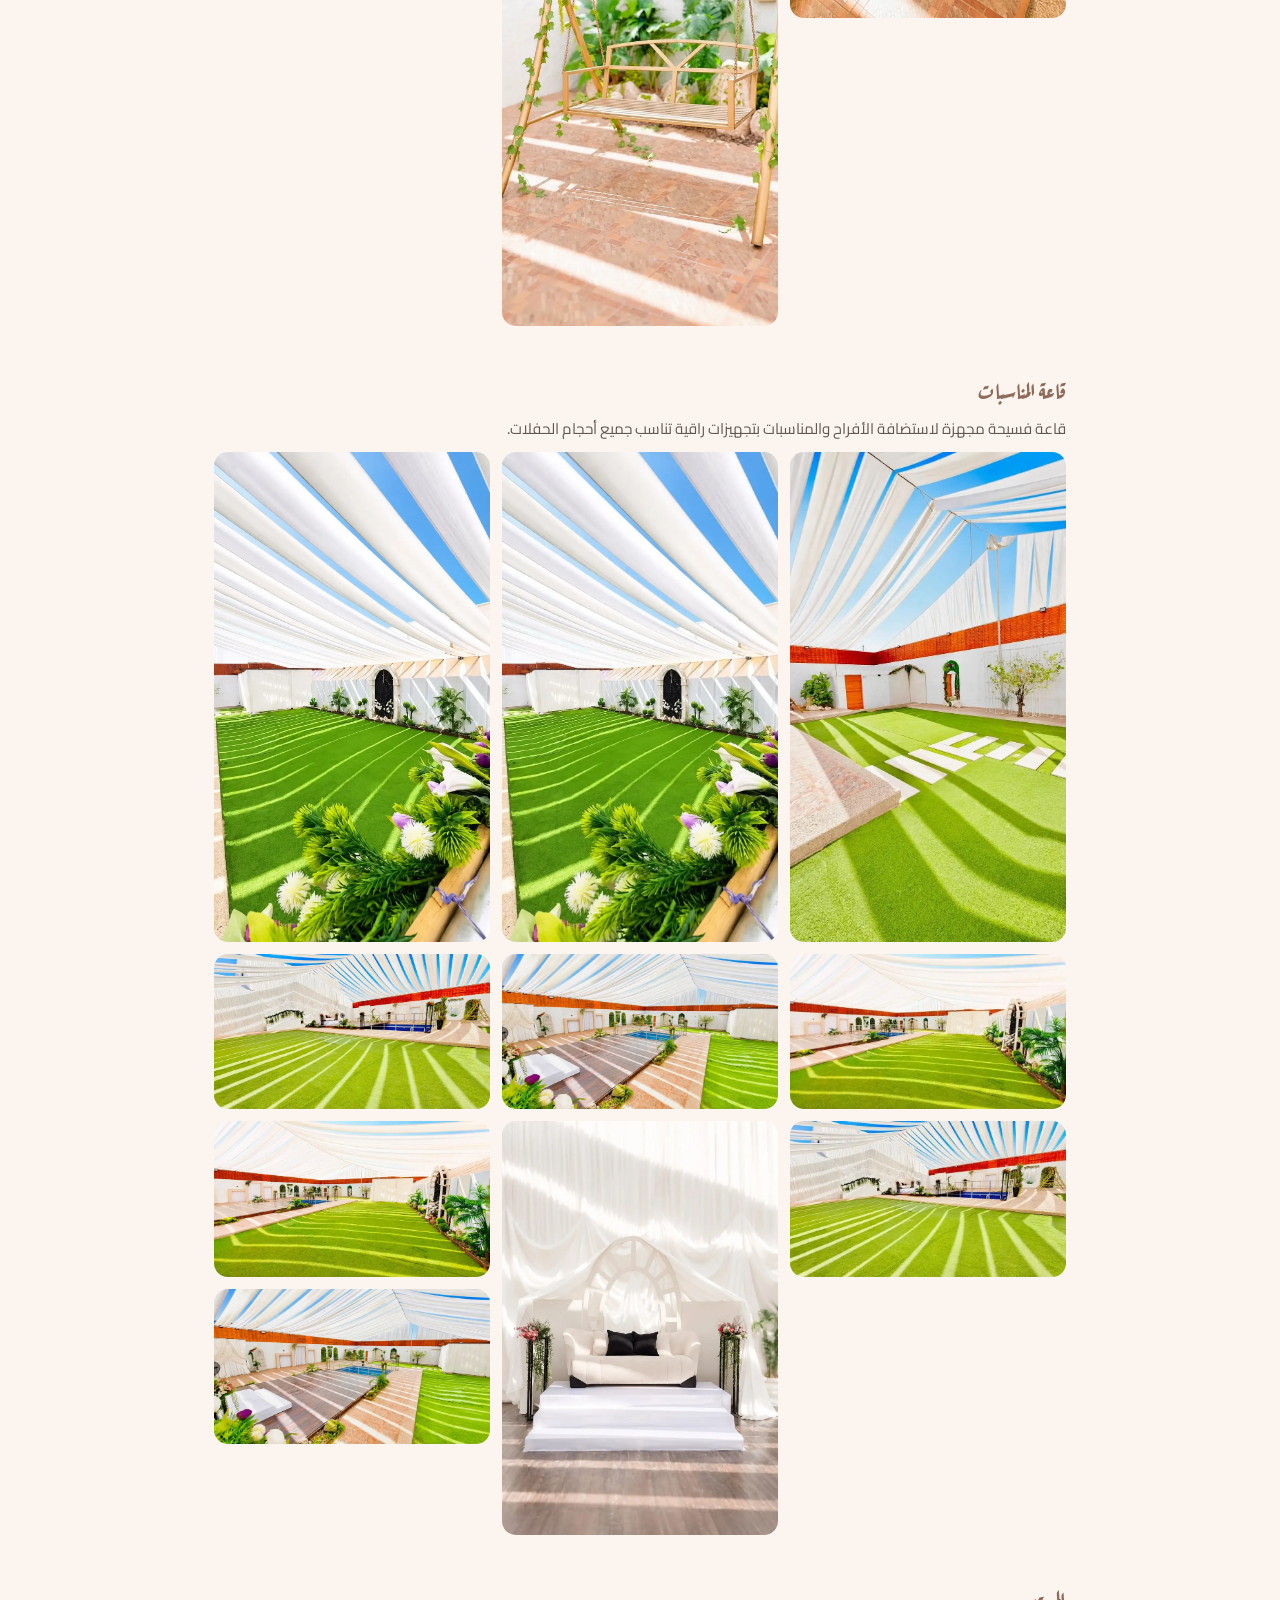
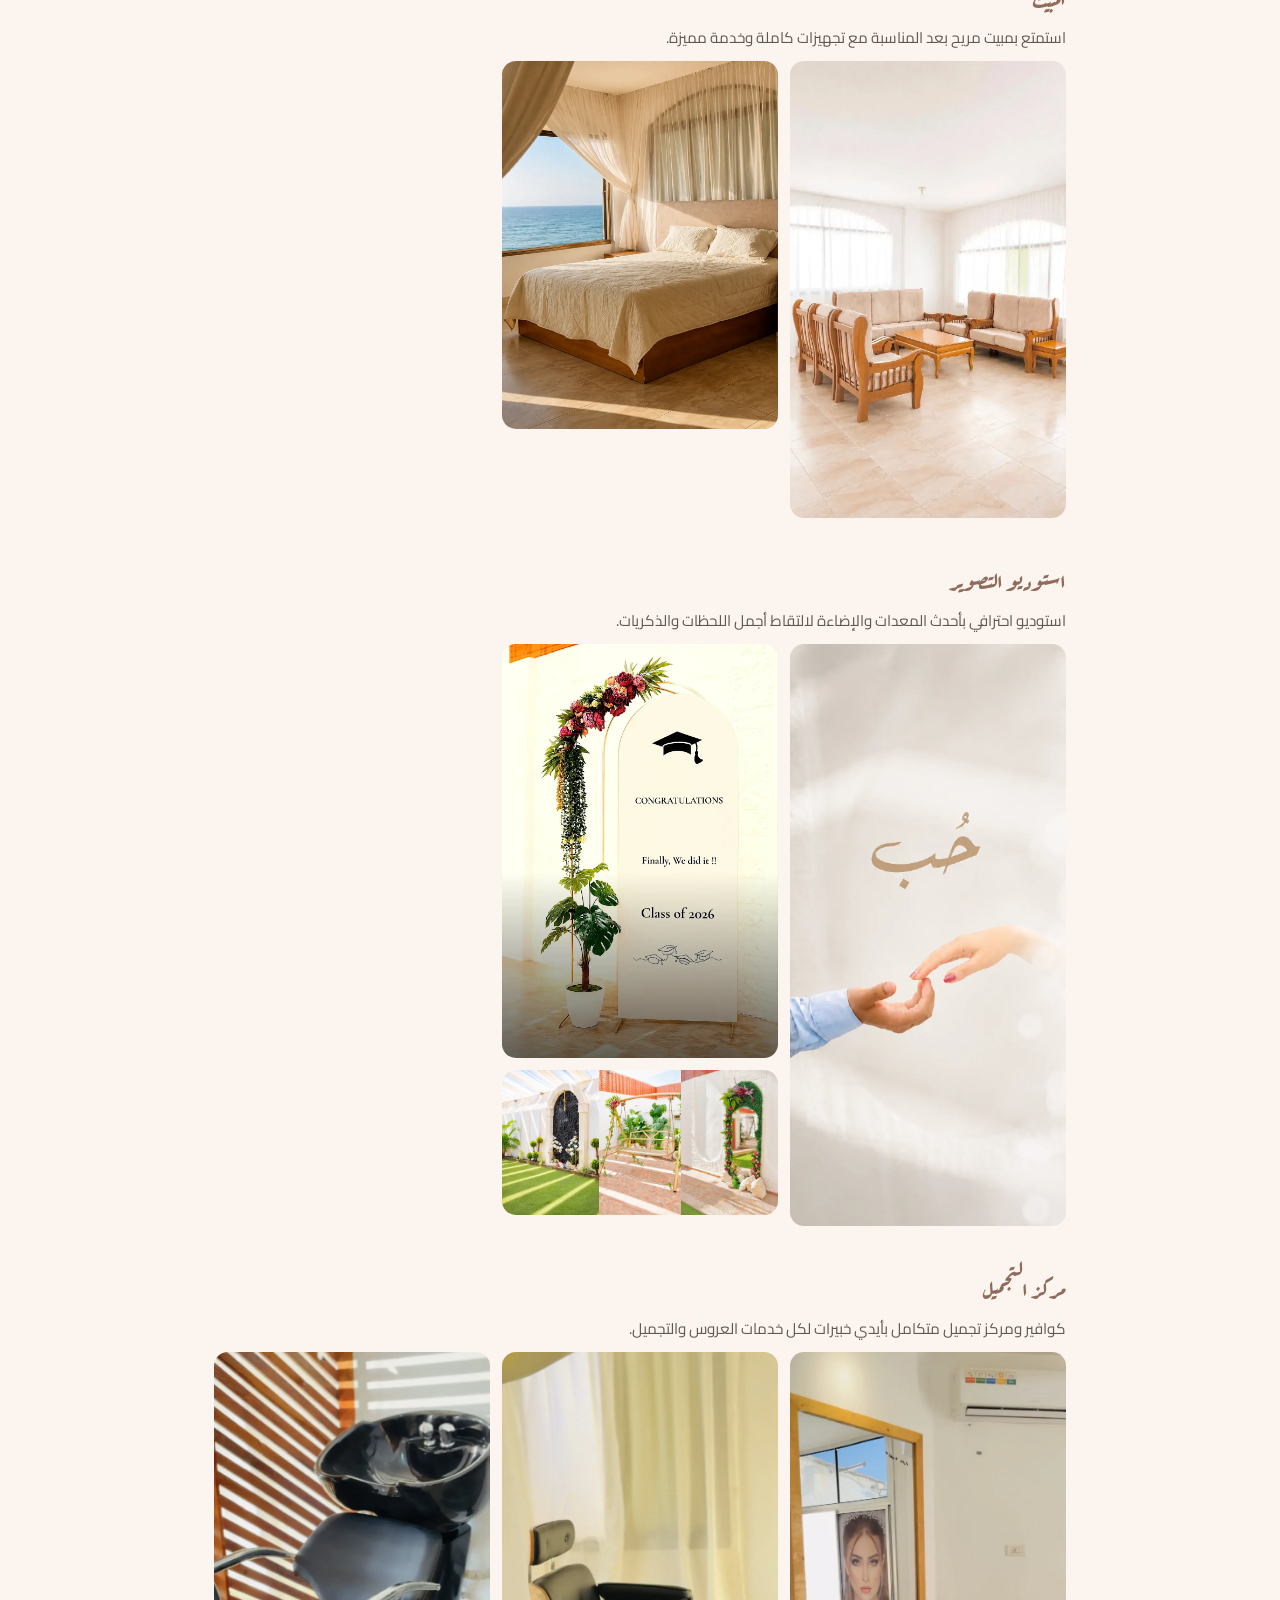
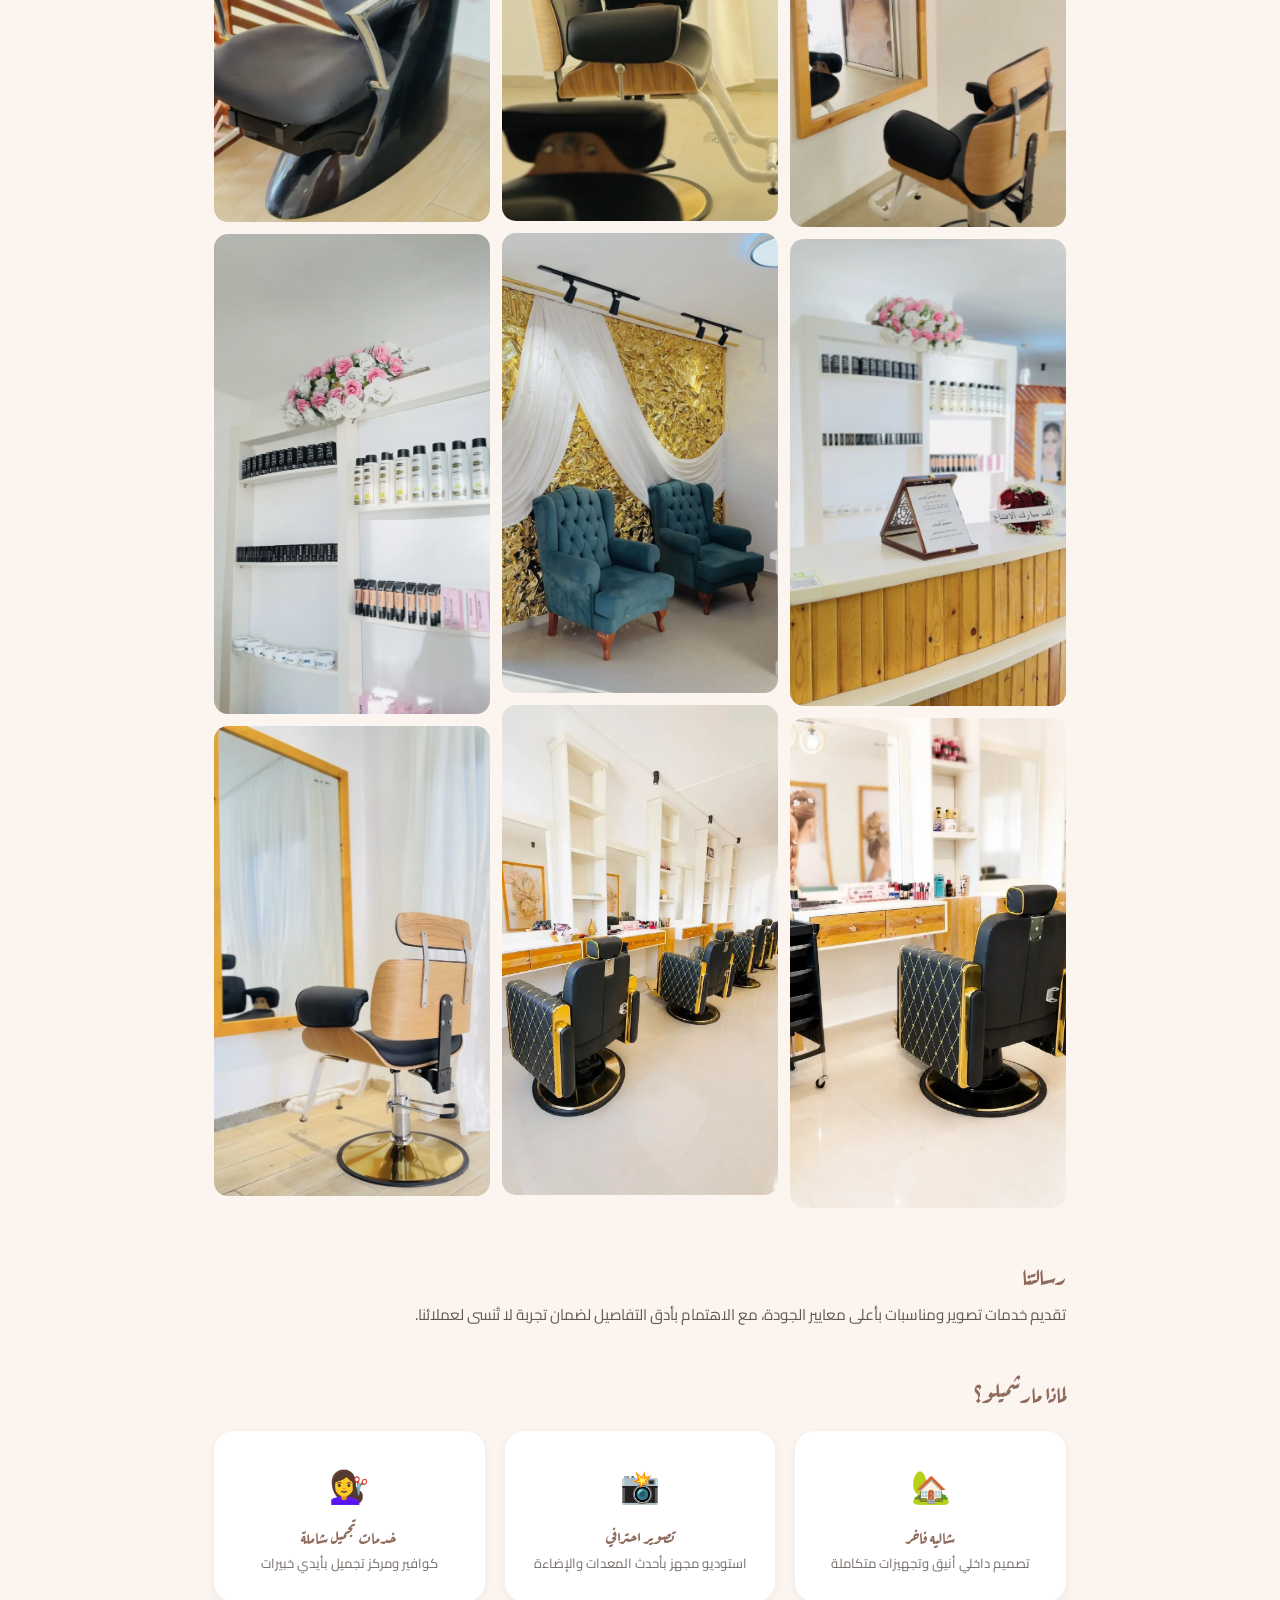
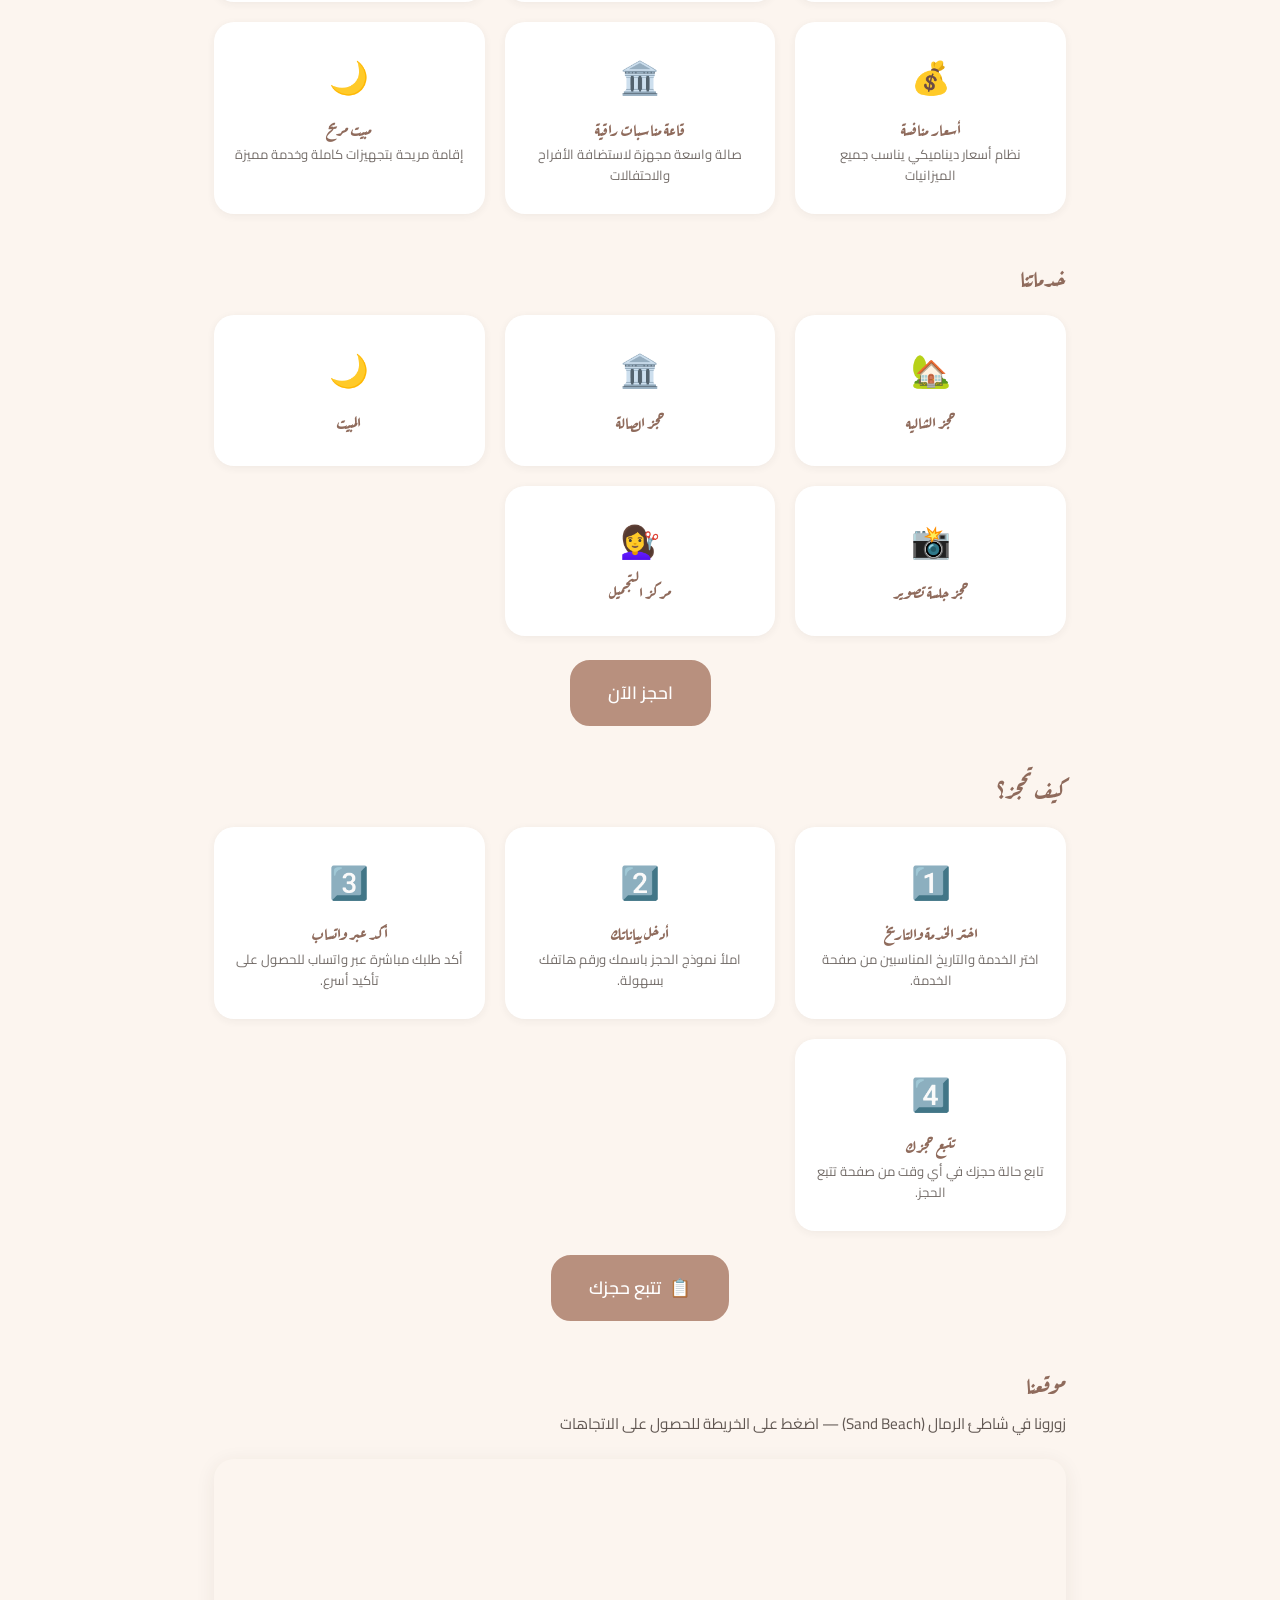
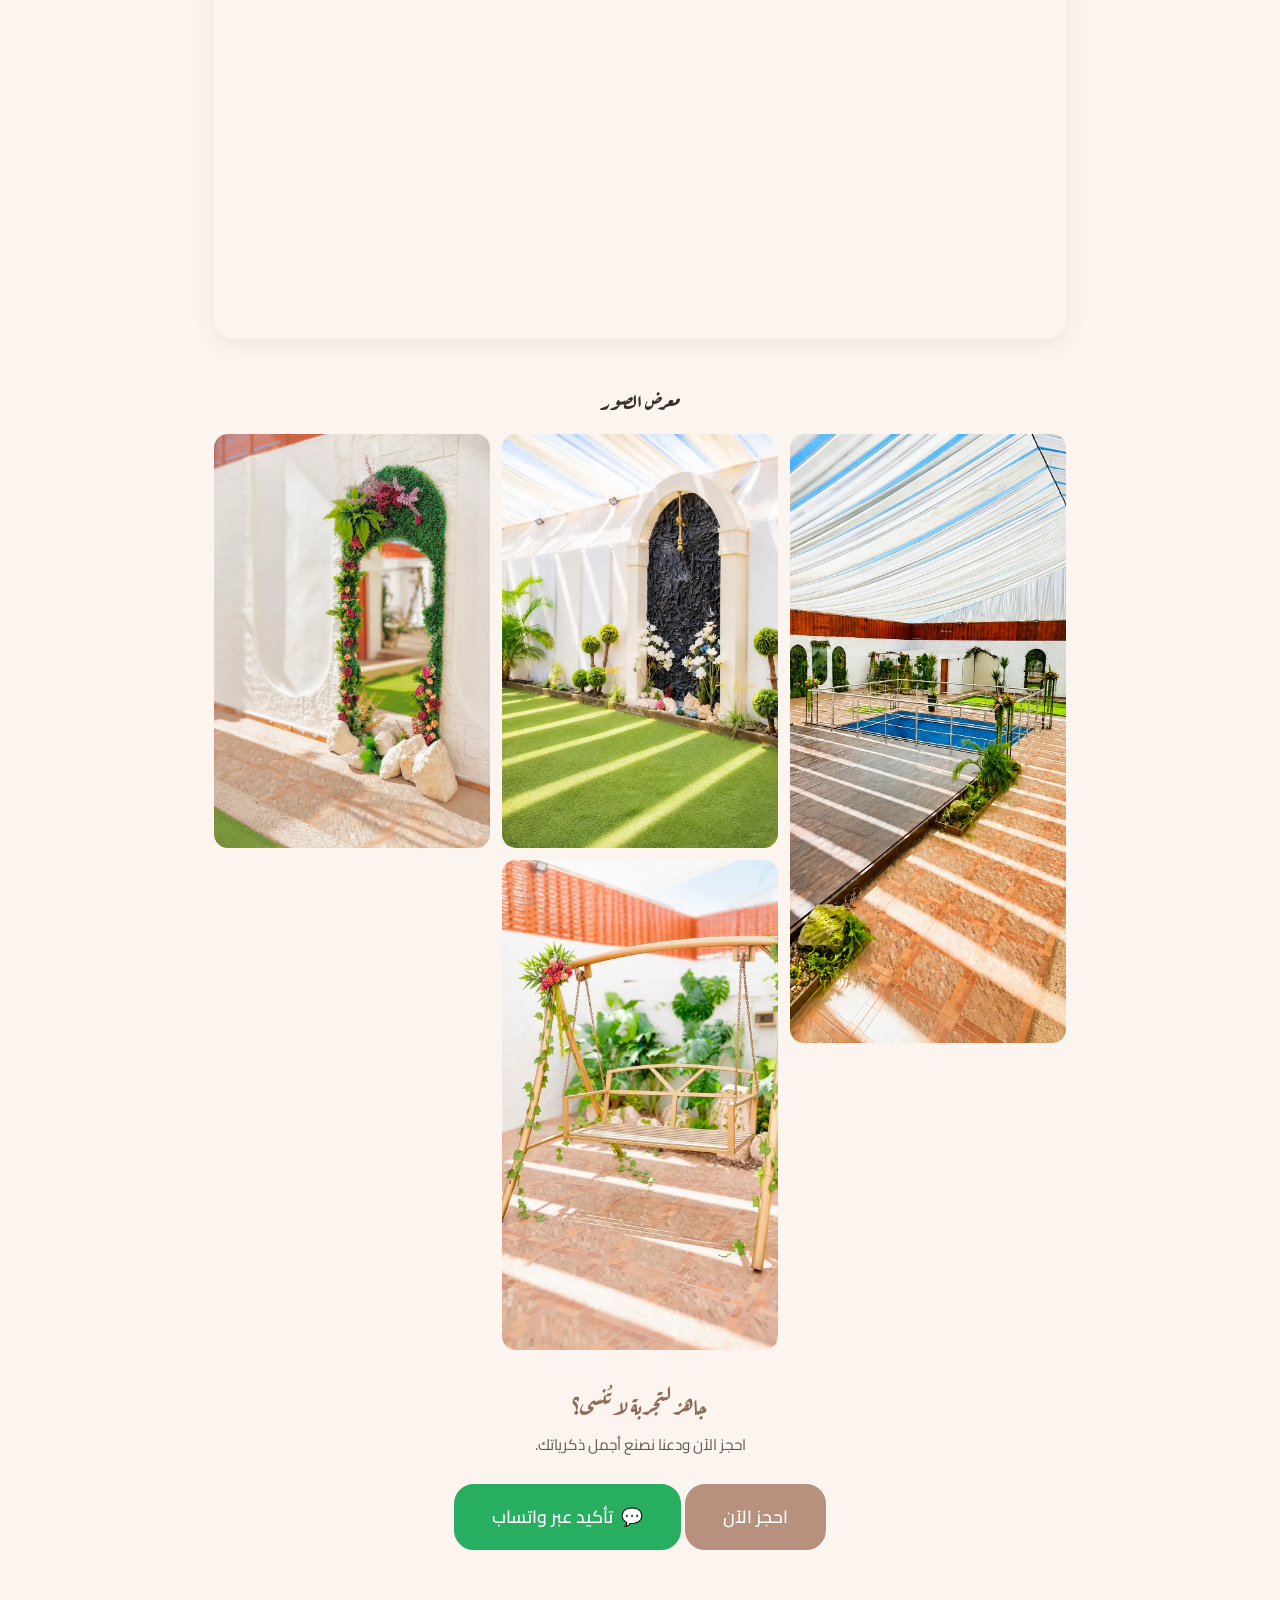
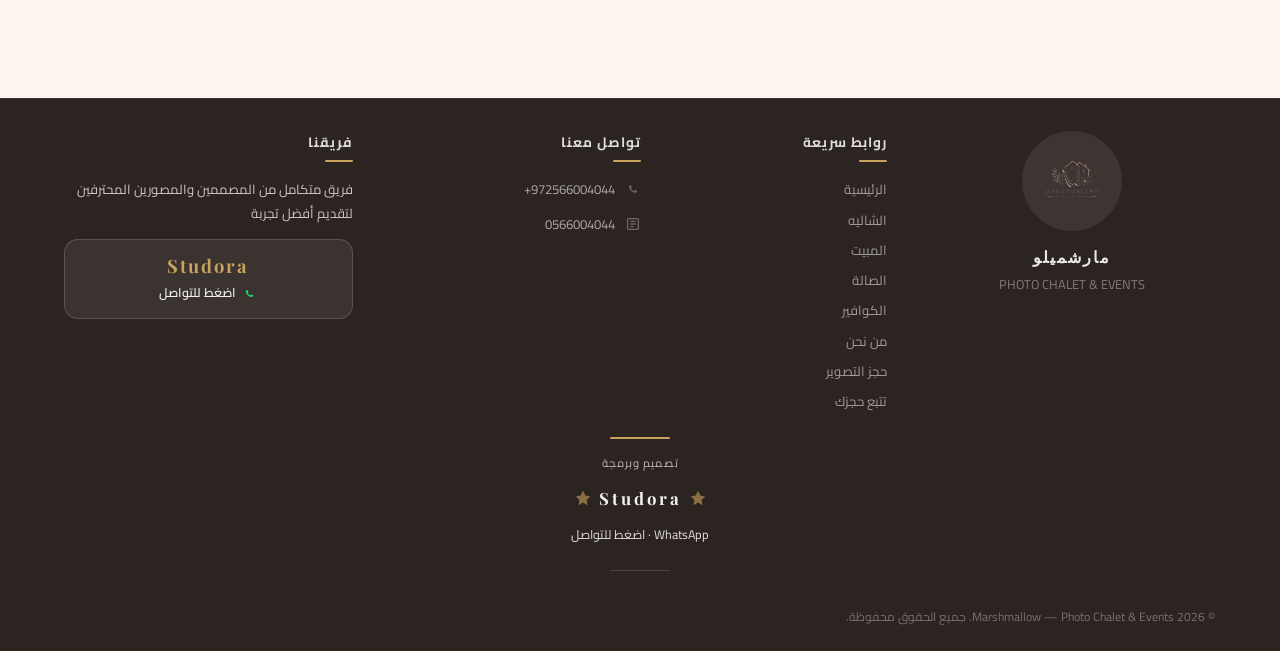
==== commit 7deb5551: "perf: recompress images (7MB->3.3MB), preconnect fonts, cache-first service worker, deblock CSS font" ====
--- a/about.html
+++ b/about.html
@@ -5,6 +5,9 @@
   <meta name="viewport" content="width=device-width, initial-scale=1.0">
   <title data-t="about_title">من نحن — Marshmallow</title>
   <link rel="icon" type="image/png" href="images/favicon.png">
+  <link rel="preconnect" href="https://fonts.googleapis.com">
+  <link rel="preconnect" href="https://fonts.gstatic.com" crossorigin>
+  <link href="https://fonts.googleapis.com/css2?family=Aref+Ruqaa:wght@400;700&family=Cairo:wght@300;400;500;600;700&family=Playfair+Display:ital,wght@0,400;0,600;0,700;1,400&family=Poppins:wght@300;400;500;600&display=swap" rel="stylesheet">
   <link rel="stylesheet" href="css/style.css">
   <style>
     .about-hero{
--- a/css/style.css
+++ b/css/style.css
@@ -1,8 +1,7 @@
 /* ===== MARSHMALLOW — Photo Chalet & Events ===== */
 /* Design System & Shared Styles */
 
-/* --- Google Fonts Import --- */
-@import url('https://fonts.googleapis.com/css2?family=Aref+Ruqaa:wght@400;700&family=Cairo:wght@300;400;500;600;700&family=Playfair+Display:ital,wght@0,400;0,600;0,700;1,400&family=Poppins:wght@300;400;500;600&display=swap');
+/* Google Fonts are loaded via <link> in each page head (faster than @import). */
 
 /* --- CSS Custom Properties (Design Tokens) --- */
 :root {
@@ -2941,3 +2940,143 @@
     animation: none;
   }
 }
+
+/* === iOS Install Banner === */
+.ios-install-banner {
+  position: fixed;
+  left: 0;
+  right: 0;
+  bottom: 0;
+  z-index: 999;
+  background: rgba(58, 48, 43, 0.97);
+  color: var(--warm-white);
+  padding: 14px 16px;
+  box-shadow: 0 -6px 24px rgba(58, 48, 43, 0.35);
+  animation: iosBannerSlideUp 0.35s ease-out;
+}
+
+@keyframes iosBannerSlideUp {
+  from { transform: translateY(100%); }
+  to   { transform: translateY(0); }
+}
+
+.ios-install-banner-inner {
+  display: flex;
+  align-items: center;
+  gap: 12px;
+  max-width: 640px;
+  margin: 0 auto;
+}
+
+.ios-install-banner-icon {
+  font-size: 1.8rem;
+  flex-shrink: 0;
+}
+
+.ios-install-banner-body {
+  flex: 1;
+  min-width: 0;
+}
+
+.ios-install-banner-title {
+  font-weight: 700;
+  font-size: 0.95rem;
+  color: var(--gold);
+  margin-bottom: 4px;
+}
+
+.ios-install-banner-copy {
+  font-size: 0.8rem;
+  line-height: 1.5;
+  opacity: 0.92;
+}
+
+.ios-install-banner-btn {
+  flex-shrink: 0;
+  border: none;
+  cursor: pointer;
+  padding: 10px 18px;
+  border-radius: var(--radius-md);
+  background: linear-gradient(135deg, #B8907E, #C9A25D);
+  color: #fff;
+  font-weight: 700;
+  font-size: 0.85rem;
+}
+
+/* === New Home Decor: Soft Golden Light (2026 redesign) === */
+/* Concept: gentle dawn light — large soft glows, thin light beams,
+   fine gold arcs and tiny diamond glints. Calm, premium, minimal. */
+
+.decor-glow {
+  position: absolute;
+  border-radius: 50%;
+  pointer-events: none;
+}
+
+.decor-beam {
+  position: absolute;
+  width: 120px;
+  height: 420px;
+  transform-origin: bottom center;
+  background: linear-gradient(to bottom, transparent, rgba(201, 162, 93, 0.14) 55%, rgba(201, 162, 93, 0.30));
+  clip-path: polygon(38% 0, 62% 0, 100% 100%, 0 100%);
+}
+
+.decor-arc {
+  position: absolute;
+  border-radius: 50%;
+  border: 1px solid rgba(201, 162, 93, 0.28);
+  border-left-color: transparent;
+  border-bottom-color: transparent;
+  transform: rotate(25deg);
+}
+
+.decor-diamond {
+  position: absolute;
+  width: 12px;
+  height: 12px;
+  background: linear-gradient(135deg, #F0D9A8, var(--gold));
+  clip-path: polygon(50% 0%, 100% 50%, 50% 100%, 0% 50%);
+  opacity: 0.85;
+  animation: diamondGlint 5s ease-in-out infinite;
+}
+
+.decor-diamond.rose {
+  background: linear-gradient(135deg, #E7C8B6, var(--rose-mauve));
+}
+
+@keyframes diamondGlint {
+  0%, 100% { opacity: 0.25; transform: scale(0.8) rotate(0deg); }
+  50%      { opacity: 0.9;  transform: scale(1.15) rotate(45deg); }
+}
+
+.decor-glow-rose   { background: radial-gradient(circle, rgba(184,144,126,0.30), transparent 70%); }
+.decor-glow-gold   { background: radial-gradient(circle, rgba(201,162,93,0.28), transparent 70%); }
+.decor-glow-light  { background: radial-gradient(circle, rgba(255,250,243,0.9), transparent 72%); }
+
+/* --- Closed Days (user side) --- */
+.closed-day-msg {
+  background: linear-gradient(135deg, rgba(184,144,126,0.10), rgba(201,162,93,0.08));
+  border: 1px dashed var(--gold, #C9A25D);
+  border-radius: 14px;
+  padding: 22px 18px;
+  text-align: center;
+  font-size: 0.95rem;
+  line-height: 1.7;
+  color: #8a5a3b;
+}
+.closed-today-banner {
+  background: rgba(184,144,126,0.12);
+  border: 1px solid var(--gold, #C9A25D);
+  border-radius: 12px;
+  padding: 10px 16px;
+  margin-bottom: 18px;
+  font-size: 0.9rem;
+  color: #8a5a3b;
+  text-align: center;
+}
+.calendar-day.closed {
+  background: repeating-linear-gradient(45deg, rgba(184,144,126,0.10), rgba(184,144,126,0.10) 6px, rgba(255,255,255,0.6) 6px, rgba(255,255,255,0.6) 12px);
+  color: #a0714f;
+  cursor: pointer;
+}
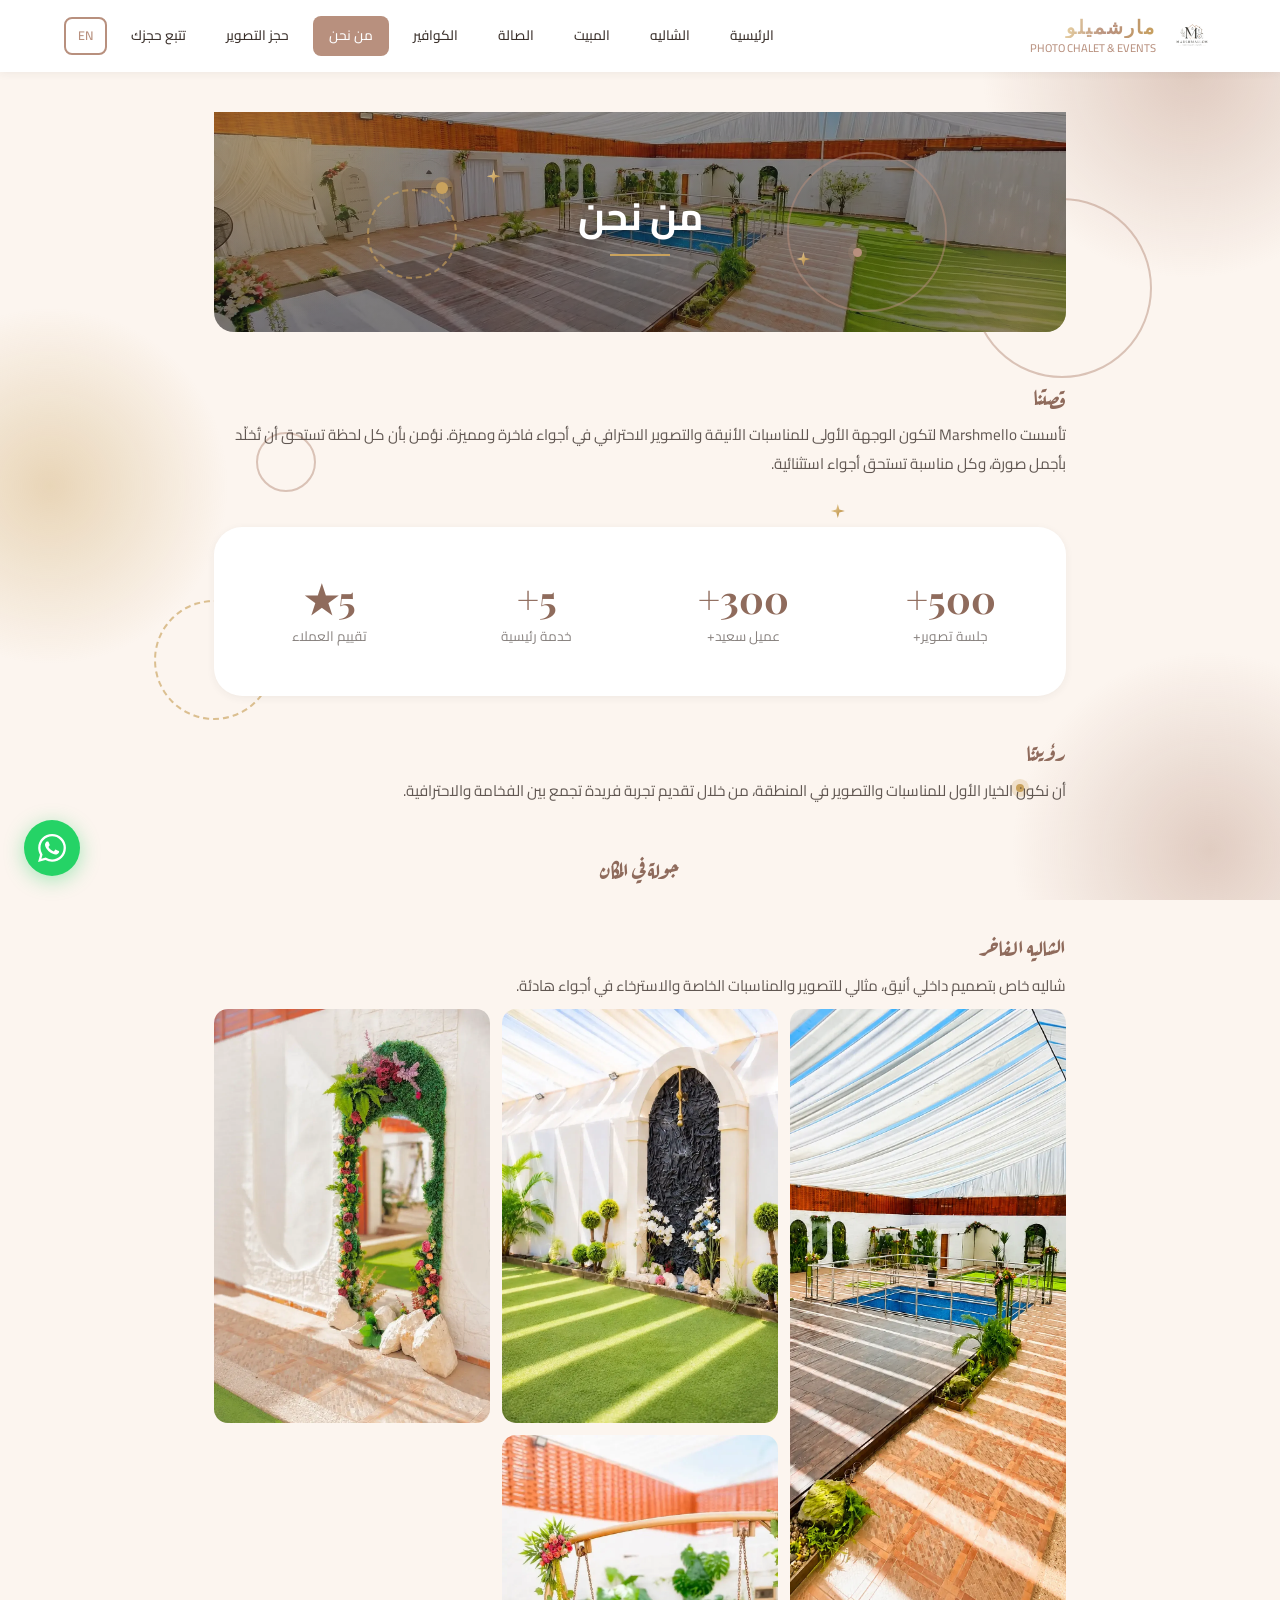
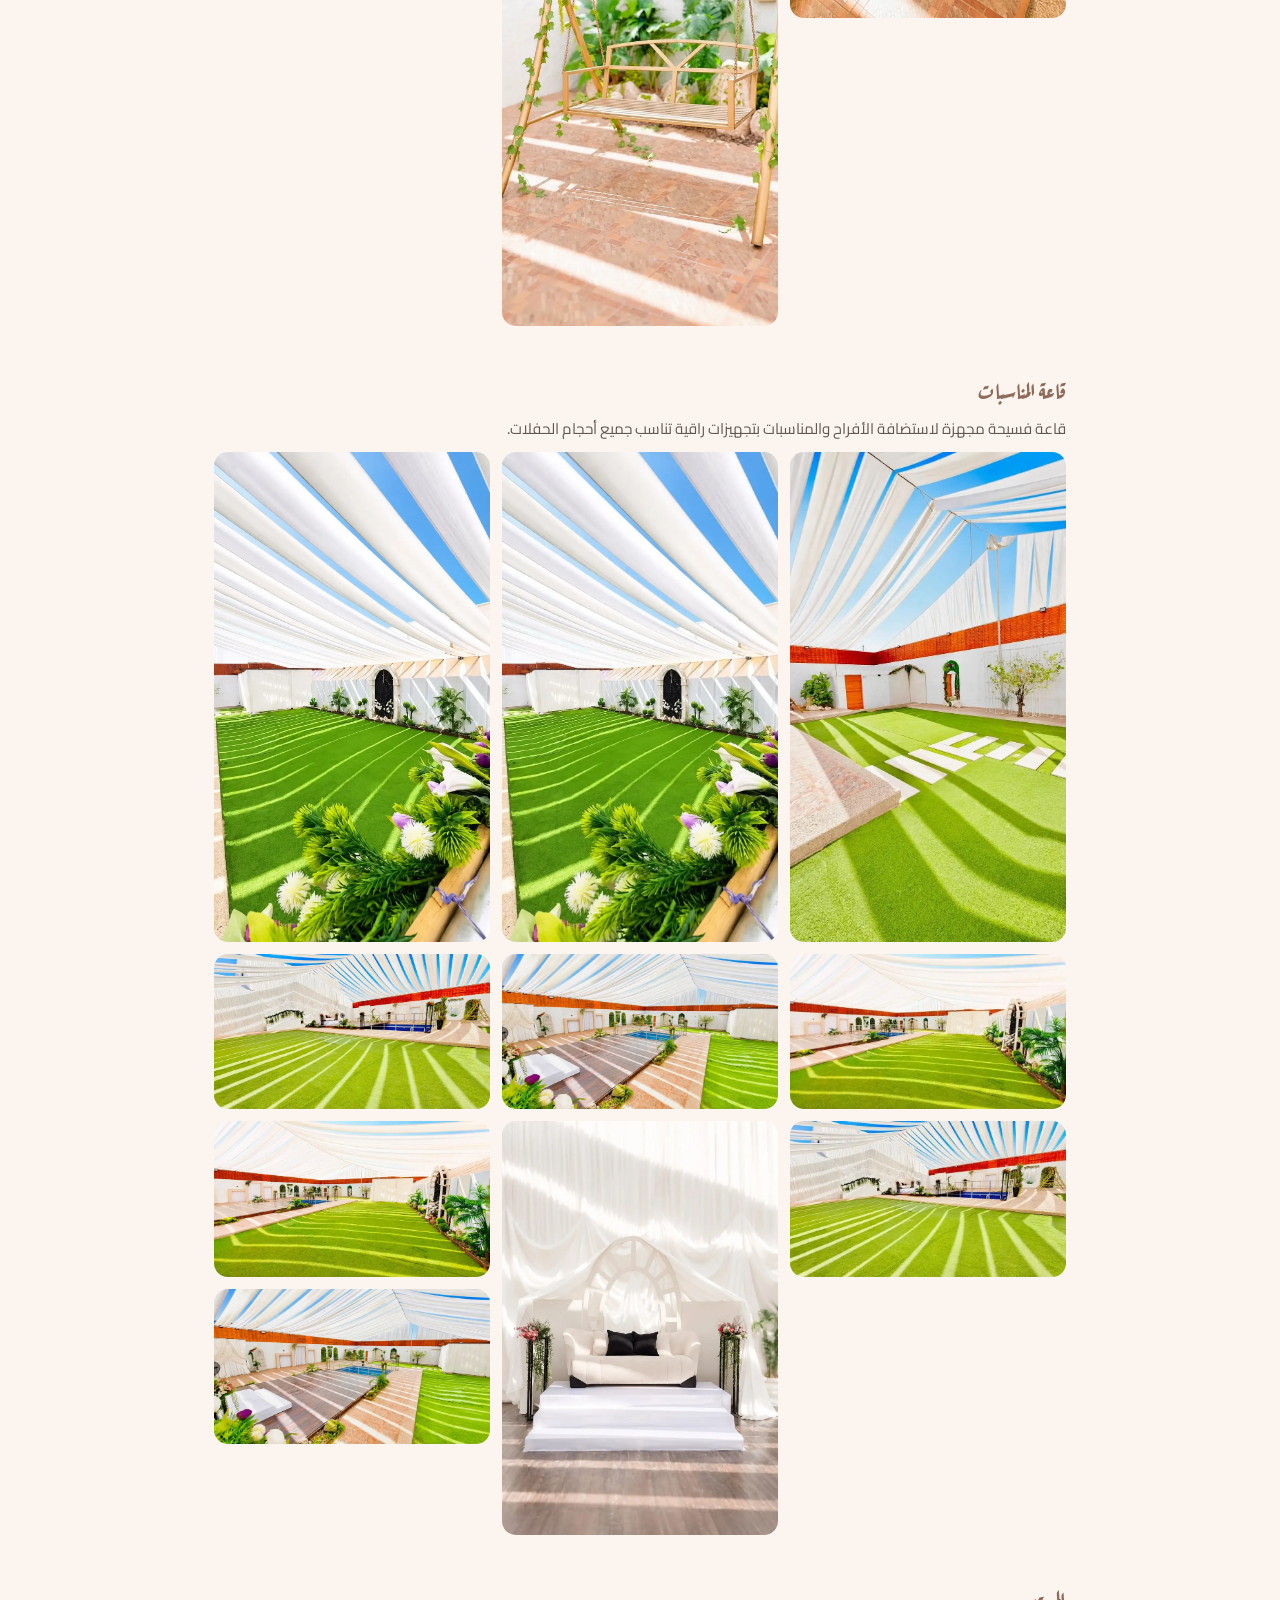
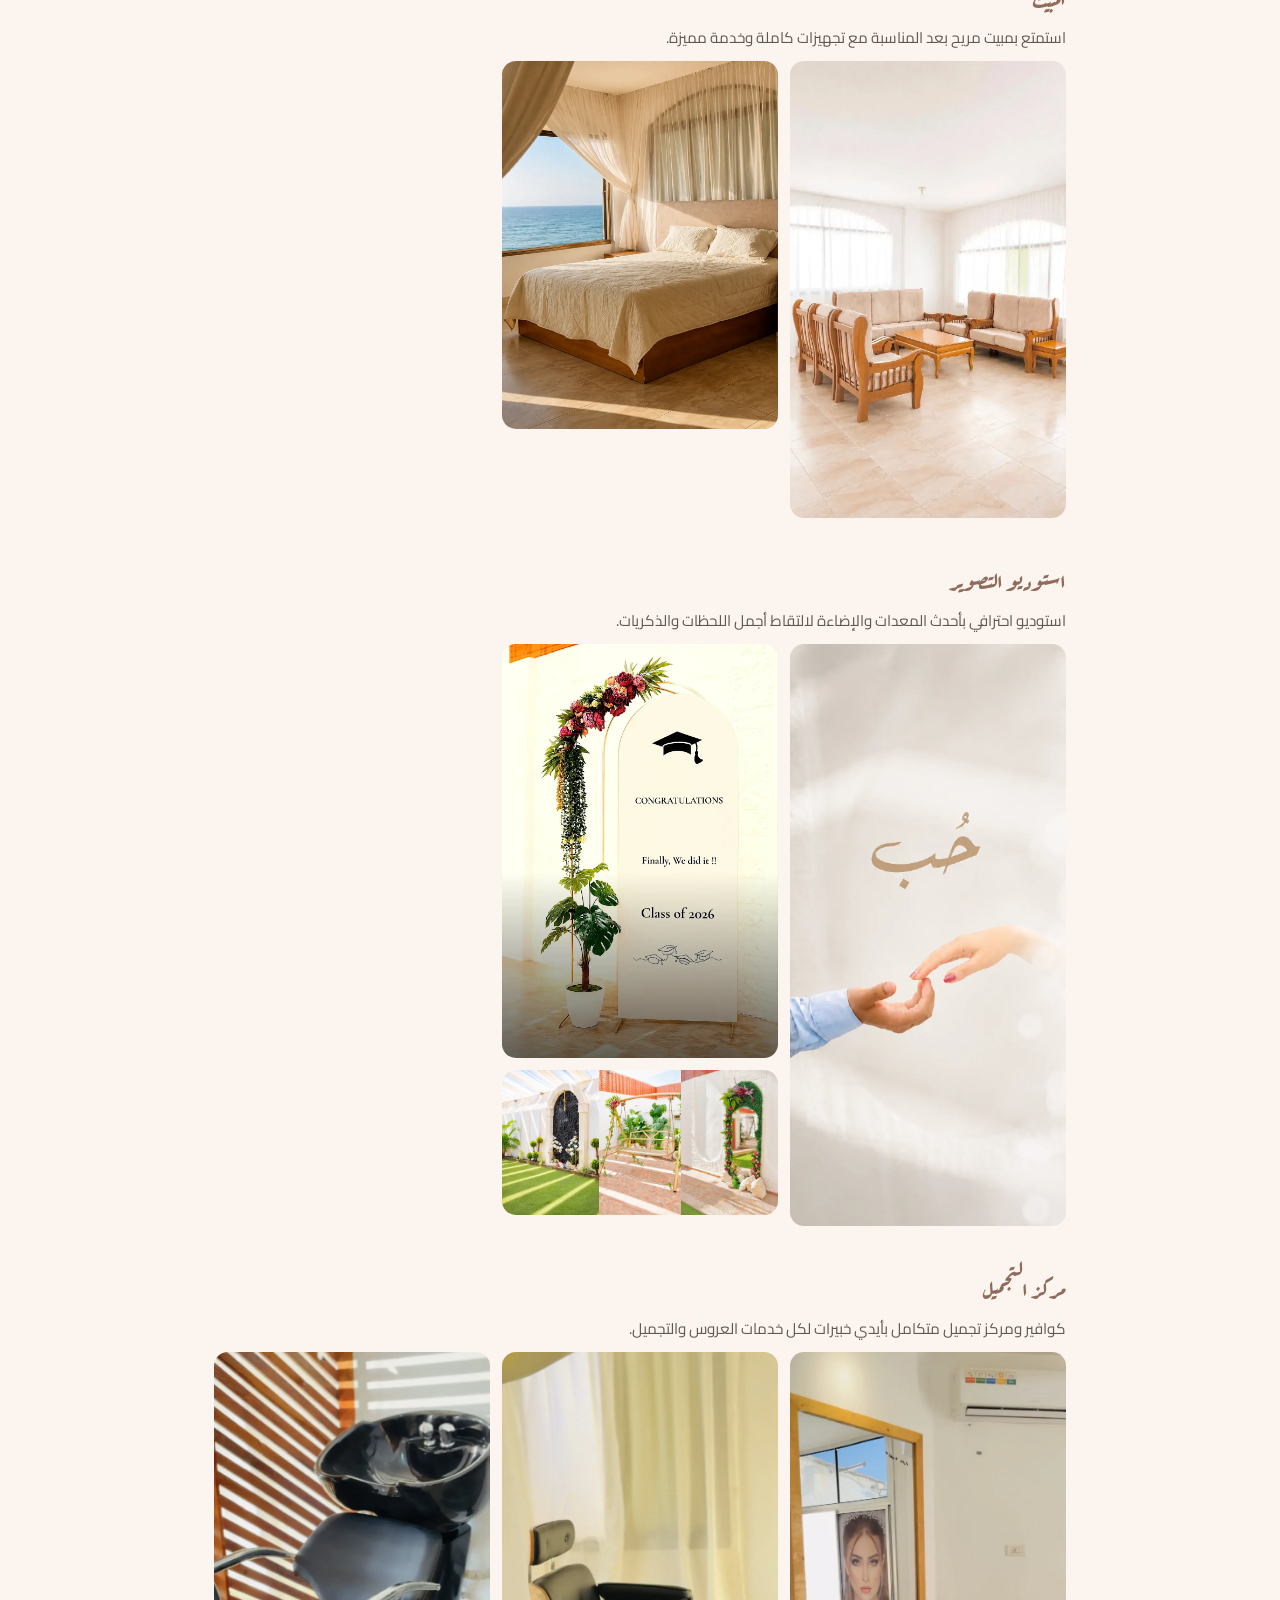
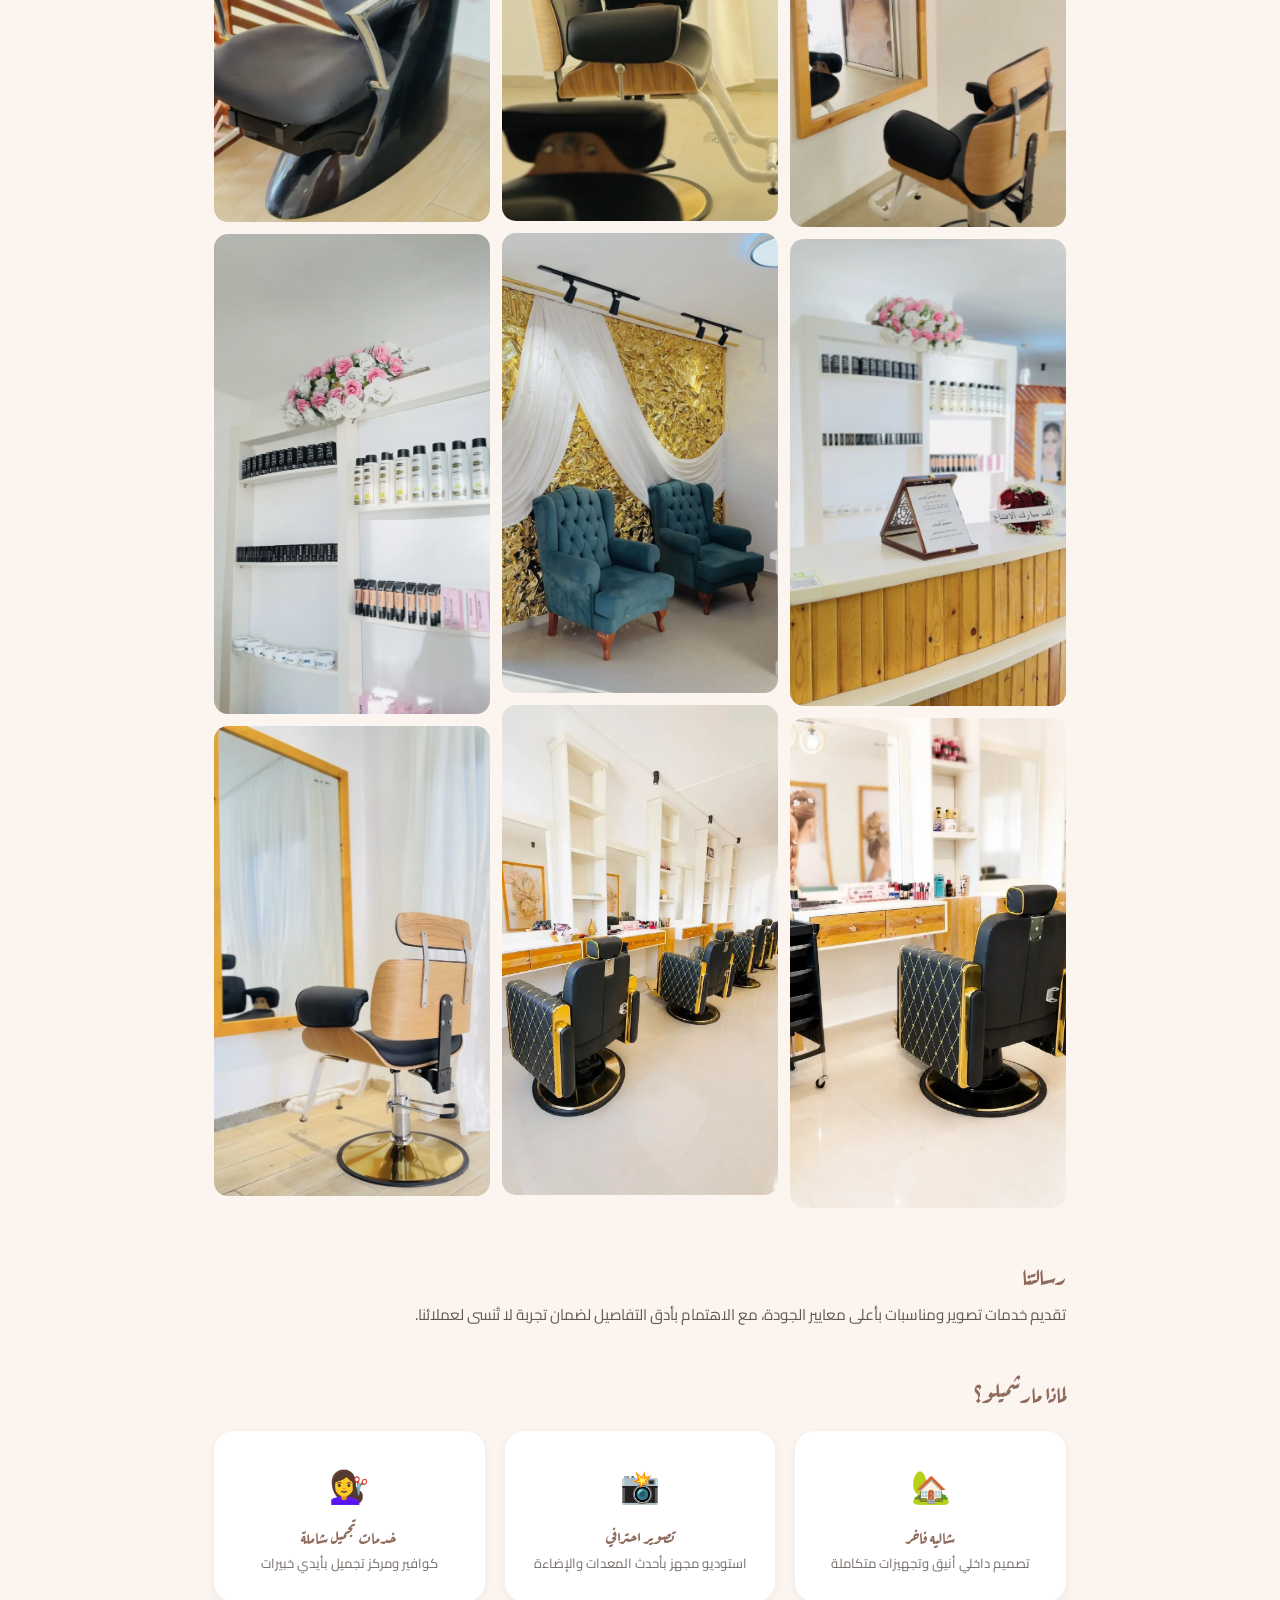
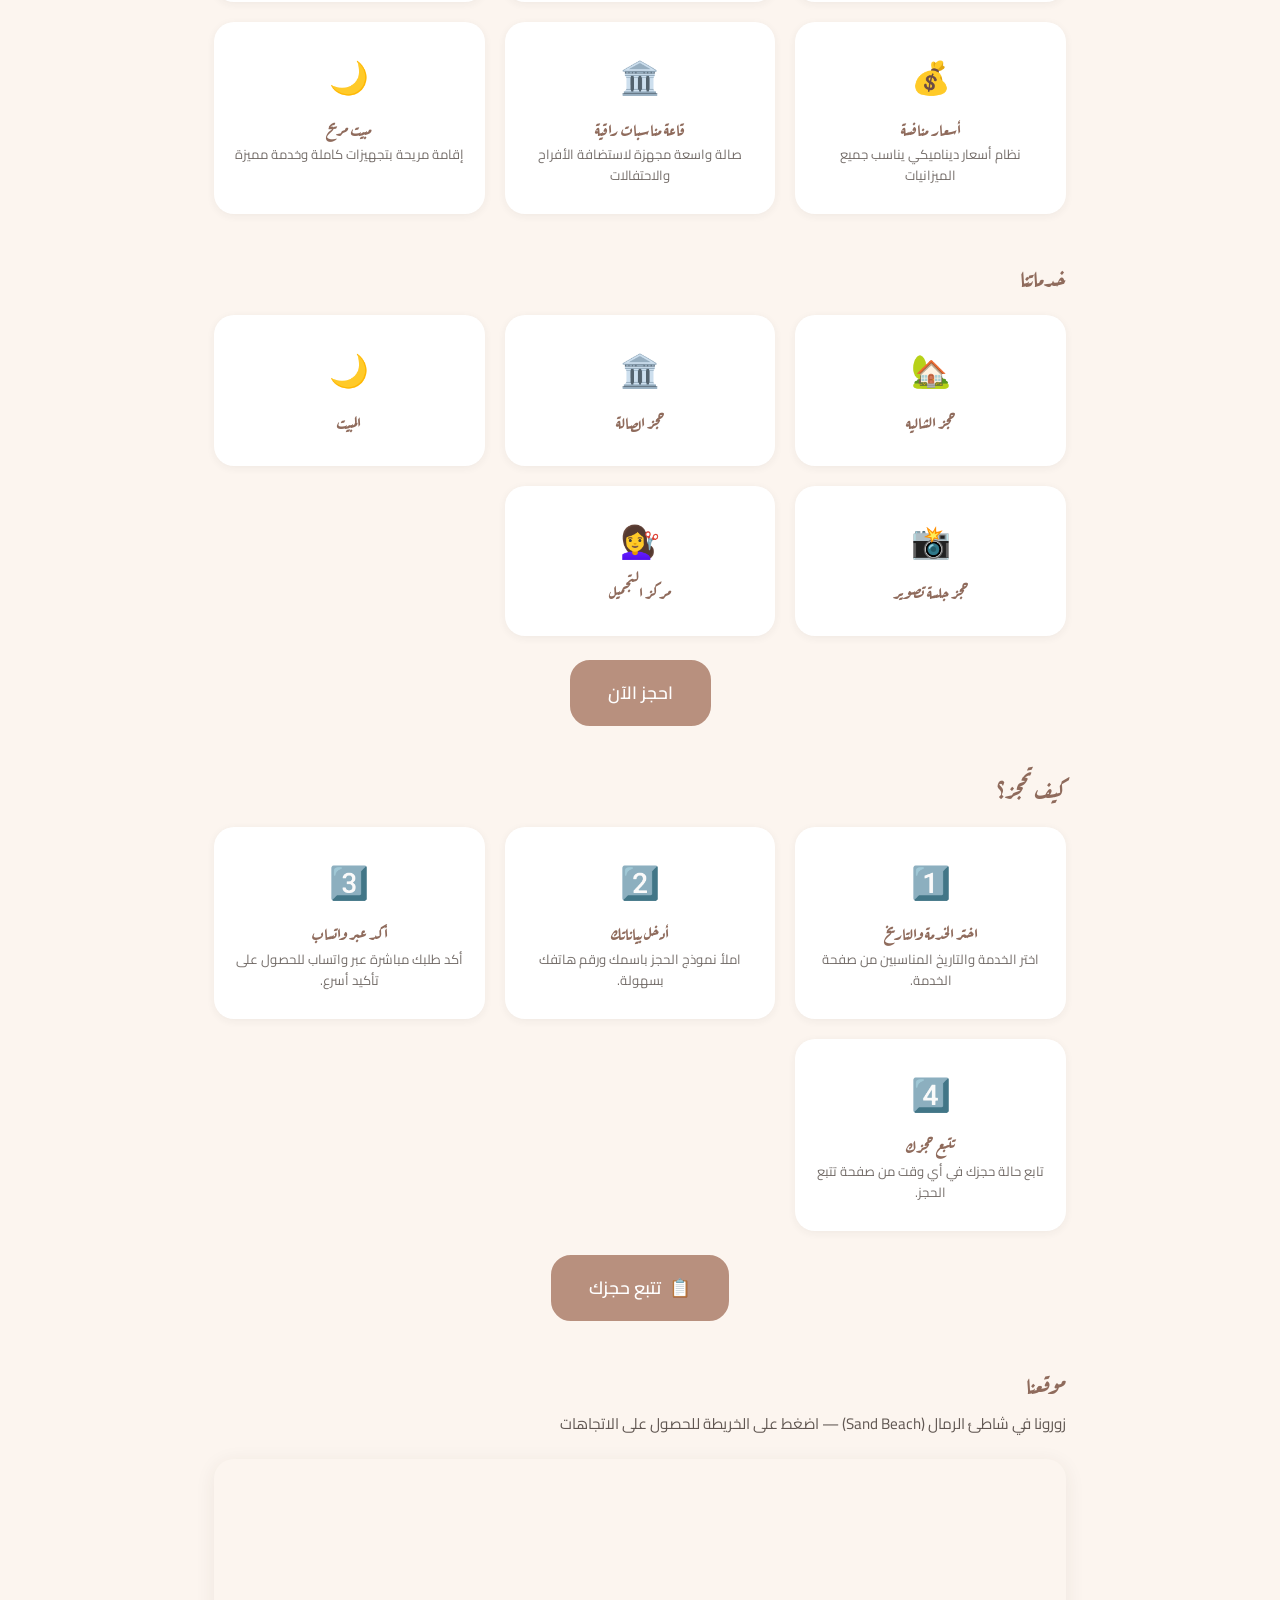
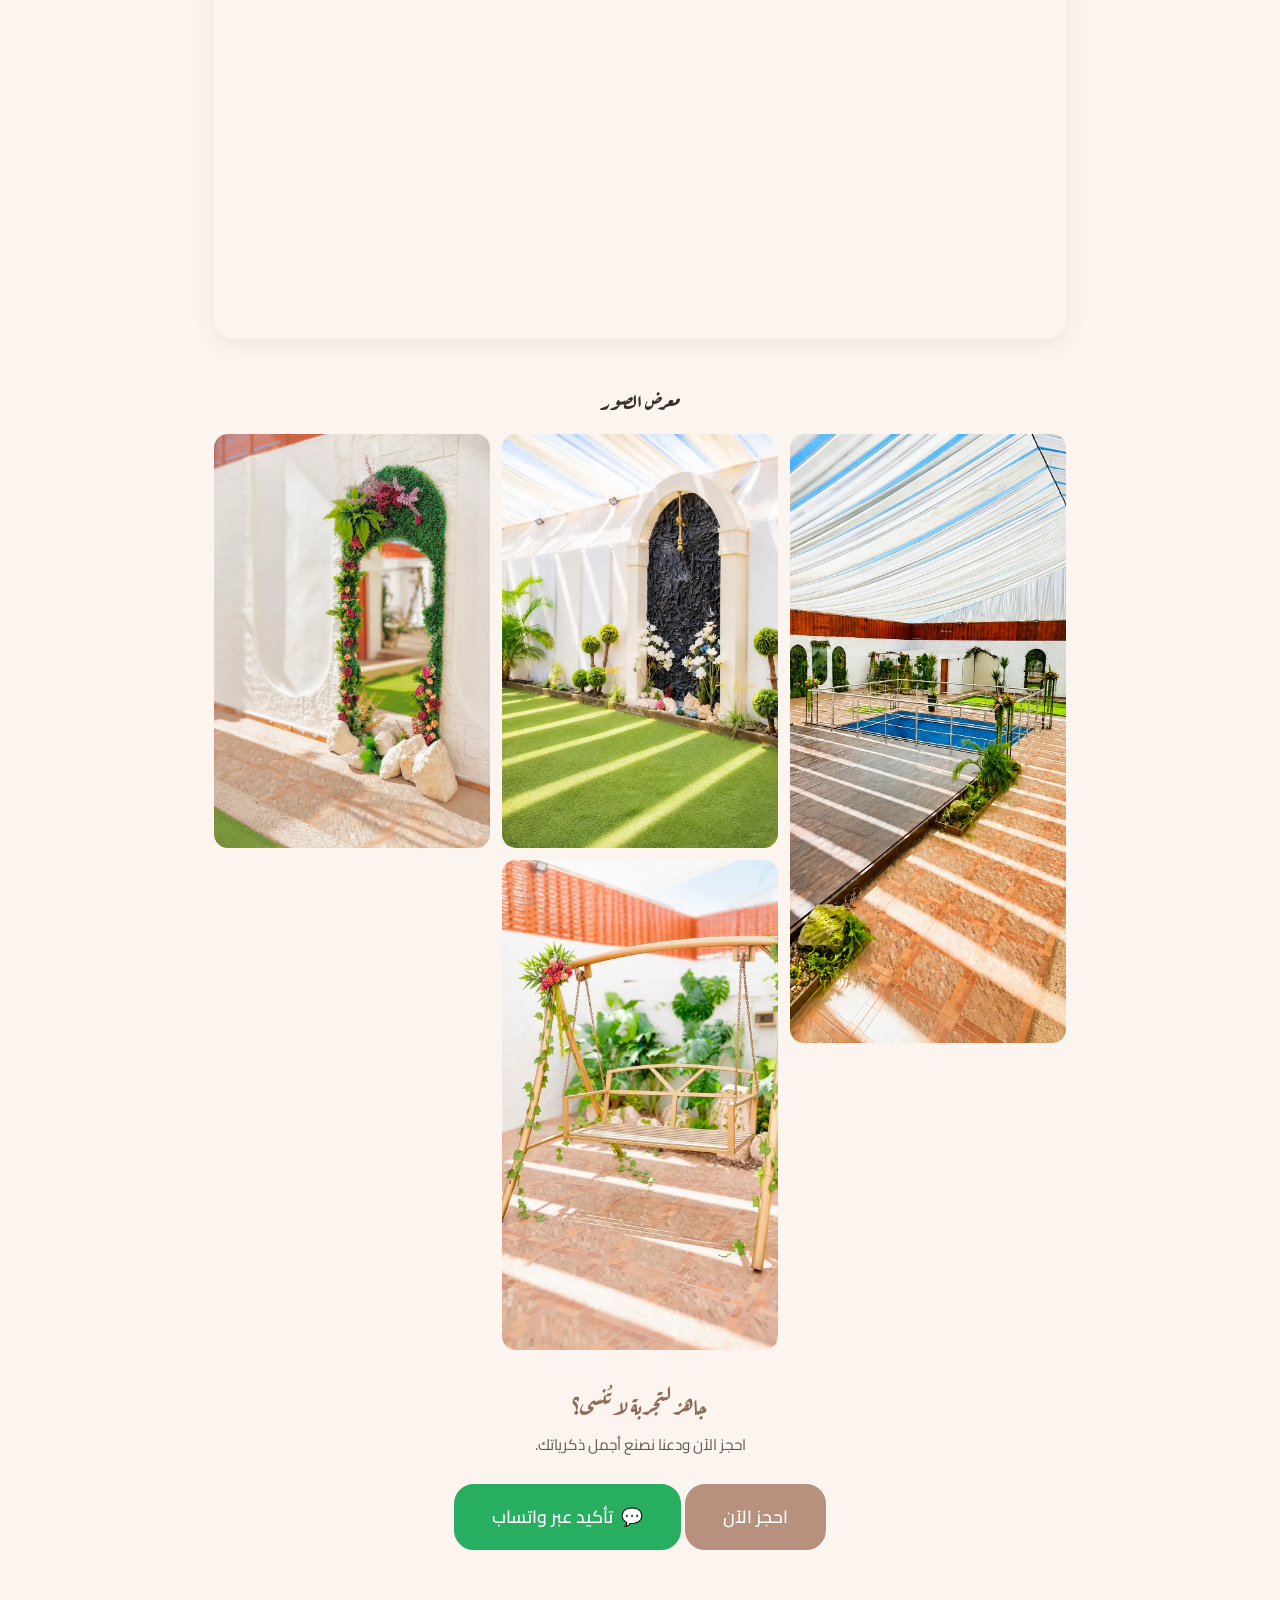
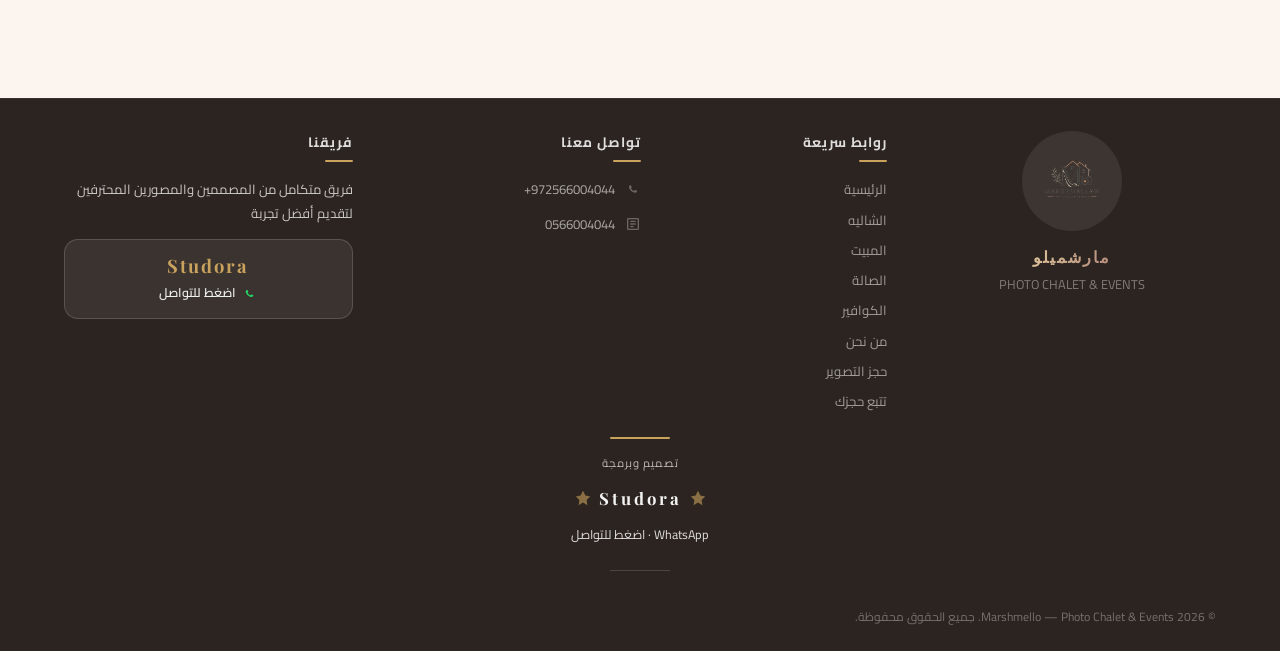
==== commit 57240604: "feat(branding): rename brand from Marshmallow to Marshmello across site" ====
--- a/about.html
+++ b/about.html
@@ -3,7 +3,7 @@
 <head>
   <meta charset="UTF-8">
   <meta name="viewport" content="width=device-width, initial-scale=1.0">
-  <title data-t="about_title">من نحن — Marshmallow</title>
+  <title data-t="about_title">من نحن — Marshmello</title>
   <link rel="icon" type="image/png" href="images/favicon.png">
   <link rel="preconnect" href="https://fonts.googleapis.com">
   <link rel="preconnect" href="https://fonts.gstatic.com" crossorigin>
@@ -42,7 +42,7 @@
   </div>
   <div class="splash-screen" id="splash">
     <div class="splash-logo-m" id="splashLogo"></div>
-    <div class="splash-brand">MARSHMALLOW</div>
+    <div class="splash-brand">MARSHMELLO</div>
     <div class="splash-sub">PHOTO CHALET & EVENTS</div>
     <div class="splash-line"></div>
     <div class="splash-dots">
@@ -73,7 +73,7 @@
     <!-- Story -->
     <div class="about-section">
       <h2 data-t="about_story_title">قصتنا</h2>
-      <p data-t="about_story">تأسست Marshmallow لتكون الوجهة الأولى للمناسبات الأنيقة.</p>
+      <p data-t="about_story">تأسست Marshmello لتكون الوجهة الأولى للمناسبات الأنيقة.</p>
     </div>
 
     <!-- Stats Counter -->
@@ -148,7 +148,7 @@
       <p data-t="about_mission">تقديم خدمات تصوير ومناسبات بأعلى معايير الجودة.</p>
     </div>
 
-    <!-- Why Marshmallow -->
+    <!-- Why Marshmello -->
     <div class="about-section">
       <h2 data-t="about_why_title">لماذا مارشميلو؟</h2>
       <div class="about-grid">
@@ -253,7 +253,7 @@
         <iframe
           src="https://www.google.com/maps?q=31.3600556,34.2628611&output=embed"
           class="map-embed"
-          title="Marshmallow — Sand Beach"
+          title="Marshmello — Sand Beach"
           loading="lazy"
           allowfullscreen
           referrerpolicy="no-referrer-when-downgrade"></iframe>
--- a/css/style.css
+++ b/css/style.css
@@ -1,4 +1,4 @@
-/* ===== MARSHMALLOW — Photo Chalet & Events ===== */
+/* ===== MARSHMELLO — Photo Chalet & Events ===== */
 /* Design System & Shared Styles */
 
 /* Google Fonts are loaded via <link> in each page head (faster than @import). */
@@ -25,6 +25,7 @@
   --font-arabic-body: 'Cairo', sans-serif;
   --font-english-heading: 'Playfair Display', serif;
   --font-english-body: 'Poppins', sans-serif;
+  --gold-gradient: linear-gradient(110deg, #C9A25D 0%, #E9D3A3 28%, #B8907E 62%, #C9A25D 100%);
   --radius-sm: 8px;
   --radius-md: 14px;
   --radius-lg: 20px;
@@ -102,6 +103,40 @@
   font-family: var(--font-english-body);
 }
 
+.brand-gradient {
+  background: var(--gold-gradient);
+  -webkit-background-clip: text;
+  background-clip: text;
+  -webkit-text-fill-color: transparent;
+  color: transparent;
+}
+
+/* --- Gold Shimmer Sweep across the wordmark --- */
+.brand-name,
+.mobile-nav-brand,
+.footer-brand,
+.splash-brand,
+.landing-brand,
+.hero-title,
+.login-title,
+.role-selector-inner h1 {
+  position: relative;
+  background-image: linear-gradient(120deg, transparent 0%, rgba(255,255,255,0.9) 50%, transparent 100%), var(--gold-gradient);
+  background-size: 220% 100%, 100% 100%;
+  background-position: -220% 0, 0 0;
+  background-repeat: no-repeat;
+  -webkit-background-clip: text;
+  background-clip: text;
+  -webkit-text-fill-color: transparent;
+  color: transparent;
+  animation: brandShimmer 4.5s ease-in-out infinite;
+}
+
+@keyframes brandShimmer {
+  0%, 35% { background-position: -220% 0, 0 0; }
+  70%, 100% { background-position: 220% 0, 0 0; }
+}
+
 /* --- Header --- */
 .site-header {
   background: var(--white);
@@ -148,9 +183,12 @@
   font-family: var(--font-english-heading);
   font-size: 1.2rem;
   font-weight: 700;
-  color: var(--charcoal);
   letter-spacing: 2px;
   line-height: 1.2;
+  -webkit-background-clip: text;
+  background-clip: text;
+  -webkit-text-fill-color: transparent;
+  color: transparent;
 }
 
 .header-logo-text .brand-sub {
@@ -293,8 +331,11 @@
   font-family: var(--font-english-heading);
   font-size: 1rem;
   font-weight: 700;
-  color: var(--charcoal);
   letter-spacing: 2px;
+  -webkit-background-clip: text;
+  background-clip: text;
+  -webkit-text-fill-color: transparent;
+  color: transparent;
 }
 
 .mobile-nav-links {
@@ -371,6 +412,10 @@
   color: rgba(255,255,255,0.9);
   letter-spacing: 2px;
   margin-bottom: 4px;
+  -webkit-background-clip: text;
+  background-clip: text;
+  -webkit-text-fill-color: transparent;
+  color: transparent;
 }
 
 .footer-tagline {
@@ -1181,9 +1226,24 @@
   font-family: var(--font-english-heading);
   font-size: 2.6rem;
   font-weight: 700;
+  font-style: italic;
   letter-spacing: 4px;
-  color: var(--charcoal);
   margin-bottom: 8px;
+  -webkit-background-clip: text;
+  background-clip: text;
+  -webkit-text-fill-color: transparent;
+  color: transparent;
+}
+
+.hero-title::after {
+  content: "✦";
+  display: block;
+  margin-top: 10px;
+  font-style: normal;
+  font-size: 1.1rem;
+  letter-spacing: 0;
+  color: var(--gold);
+  -webkit-text-fill-color: var(--gold);
 }
 
 .hero-subtitle-ar {
@@ -1288,6 +1348,10 @@
   font-size: 1.4rem;
   font-weight: 700;
   margin-bottom: 4px;
+  -webkit-background-clip: text;
+  background-clip: text;
+  -webkit-text-fill-color: transparent;
+  color: transparent;
 }
 
 .login-subtitle {
@@ -2309,7 +2373,7 @@
   object-fit: cover;
   object-position: center;
   z-index: 1;
-  animation: landingZoom 12s ease-in-out infinite alternate;
+  animation: landingKenBurns 30s ease-in-out infinite alternate;
 }
 
 .landing-vignette {
@@ -2345,13 +2409,21 @@
   font-family: var(--font-english-heading);
   font-size: 2.6rem;
   font-weight: 700;
-  color: #fff;
+  font-style: italic;
   letter-spacing: 8px;
   margin-top: 14px;
   text-shadow: 0 2px 30px rgba(0,0,0,0.5);
+  background-image: linear-gradient(120deg, transparent 0%, rgba(255,255,255,0.9) 50%, transparent 100%), var(--gold-gradient);
+  background-size: 220% 100%, 100% 100%;
+  background-position: -220% 0, 0 0;
+  background-repeat: no-repeat;
+  -webkit-background-clip: text;
+  background-clip: text;
+  -webkit-text-fill-color: transparent;
+  color: transparent;
   opacity: 0;
   transform: translateY(20px);
-  animation: landingFadeUp 0.8s ease 0.6s forwards;
+  animation: landingFadeUp 0.8s ease 0.6s forwards, brandShimmer 4.5s ease-in-out infinite;
 }
 
 .landing-tagline {
@@ -2441,9 +2513,11 @@
   to { width: 160px; }
 }
 
-@keyframes landingZoom {
-  from { transform: scale(1.05); }
-  to { transform: scale(1.12); }
+@keyframes landingKenBurns {
+  0% { transform: scale(1.02) translate(0, 0); }
+  33% { transform: scale(1.14) translate(-1.6%, -1.2%); }
+  66% { transform: scale(1.08) translate(1.4%, 1.1%); }
+  100% { transform: scale(1.2) translate(-0.8%, 0.9%); }
 }
 
 @media (max-width: 600px) {
@@ -2477,10 +2551,8 @@
 }
 
 .splash-logo-m {
-  width: 120px;
+  width: 130px;
   aspect-ratio: 1;
-  border-radius: 50%;
-  overflow: hidden;
   background: var(--cream);
   -webkit-backface-visibility: hidden;
   opacity: 0;
@@ -2491,18 +2563,58 @@
 .splash-logo-m svg {
   width: 100%;
   height: 100%;
+  filter: drop-shadow(0 6px 24px rgba(184, 144, 126, 0.35));
+}
+
+.splash-logo-m svg rect[stroke] {
+  stroke-dasharray: 1;
+  stroke-dashoffset: 1;
+  animation: splashDraw 1.1s cubic-bezier(0.65, 0, 0.35, 1) 0.45s forwards;
+}
+
+.splash-logo-m svg rect.sp-inner {
+  opacity: 0;
+  animation: splashInnerIn 0.6s ease 0.85s forwards;
+}
+
+.splash-logo-m svg text {
+  opacity: 0;
+  transform-box: fill-box;
+  transform-origin: center;
+  animation: splashMPop 0.8s cubic-bezier(0.34, 1.56, 0.64, 1) 0.9s forwards;
+}
+
+@keyframes splashDraw {
+  to { stroke-dashoffset: 0; }
+}
+
+@keyframes splashInnerIn {
+  to { opacity: 1; }
+}
+
+@keyframes splashMPop {
+  0% { opacity: 0; transform: scale(0.4) rotate(-6deg); }
+  100% { opacity: 1; transform: scale(1) rotate(0deg); }
 }
 
 .splash-brand {
   font-family: var(--font-english-heading);
   font-size: 2rem;
   font-weight: 700;
-  color: var(--charcoal);
+  font-style: italic;
   letter-spacing: 6px;
   margin-top: 20px;
+  background-image: linear-gradient(120deg, transparent 0%, rgba(255,255,255,0.9) 50%, transparent 100%), var(--gold-gradient);
+  background-size: 220% 100%, 100% 100%;
+  background-position: -220% 0, 0 0;
+  background-repeat: no-repeat;
+  -webkit-background-clip: text;
+  background-clip: text;
+  -webkit-text-fill-color: transparent;
+  color: transparent;
   opacity: 0;
   transform: translateY(10px);
-  animation: splashTextIn 0.6s ease 0.6s forwards;
+  animation: splashTextIn 0.6s ease 0.6s forwards, brandShimmer 4.5s ease-in-out infinite;
 }
 
 .splash-sub {
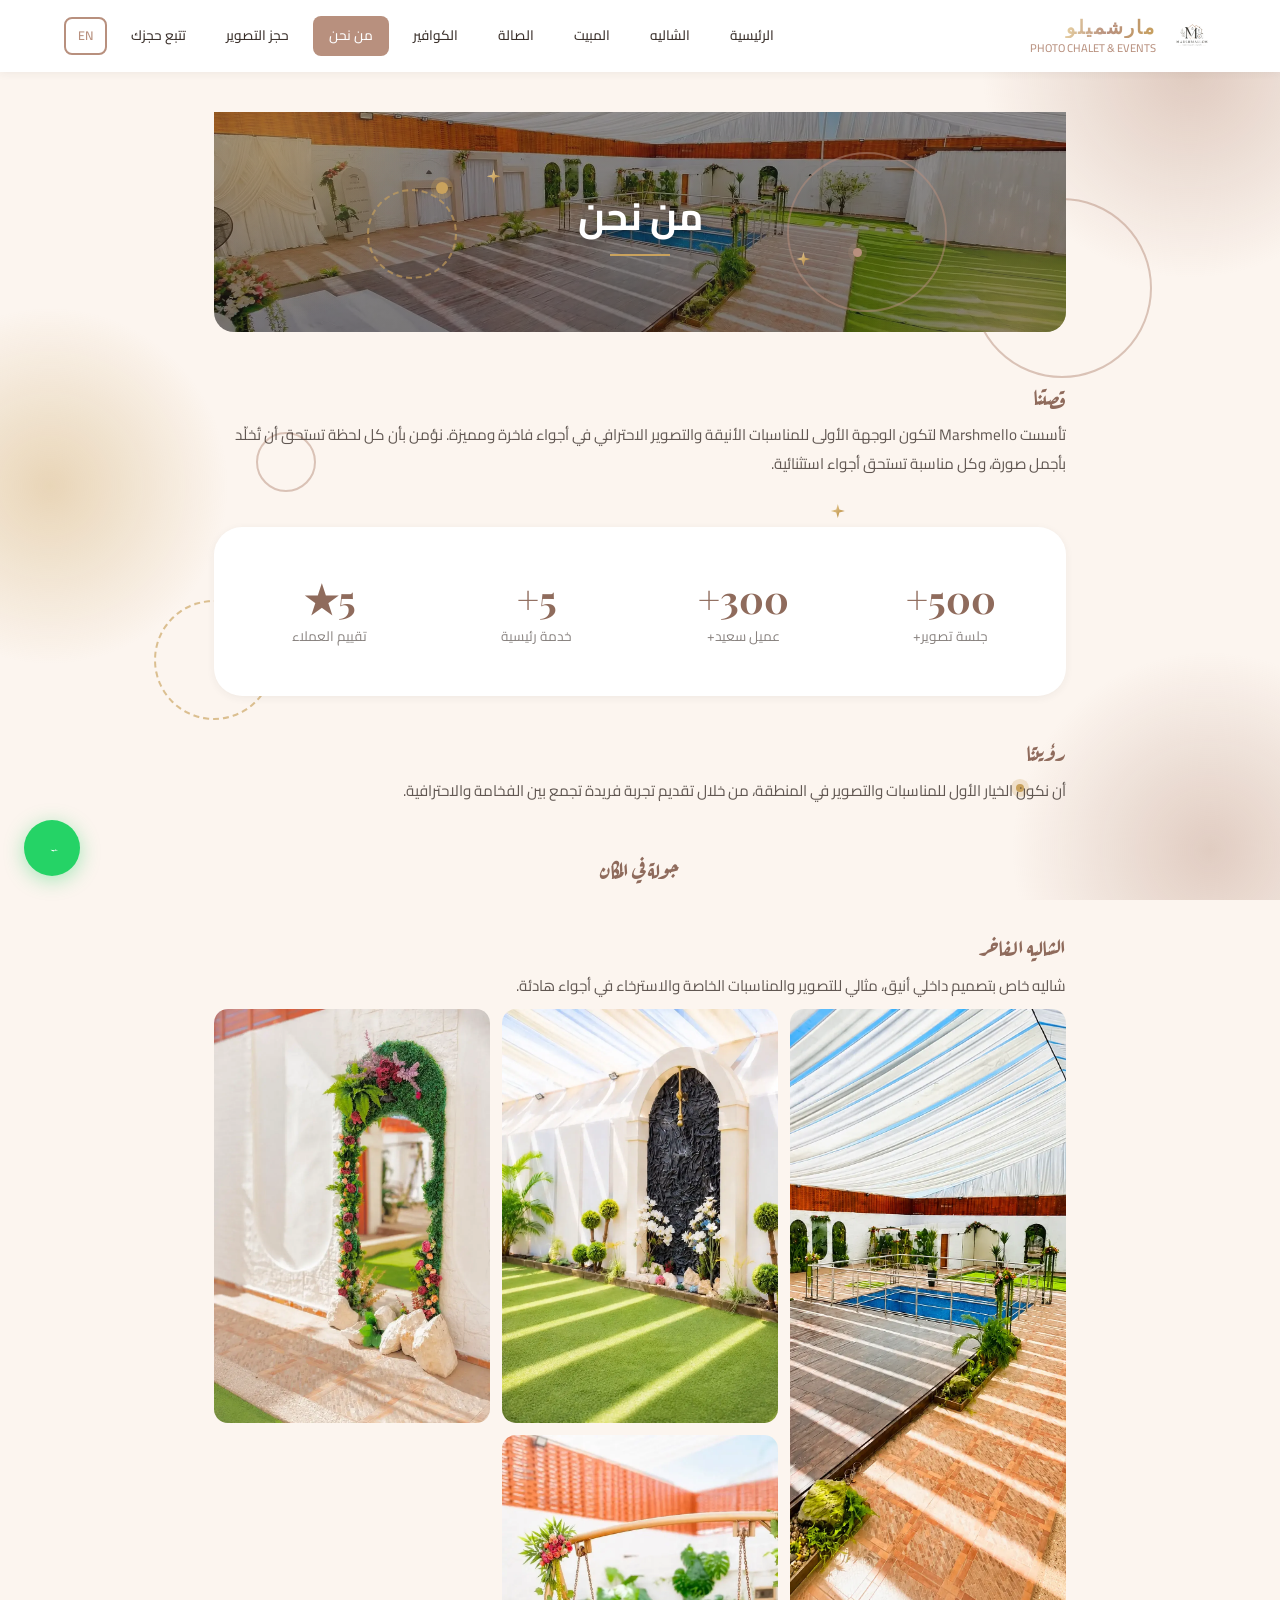
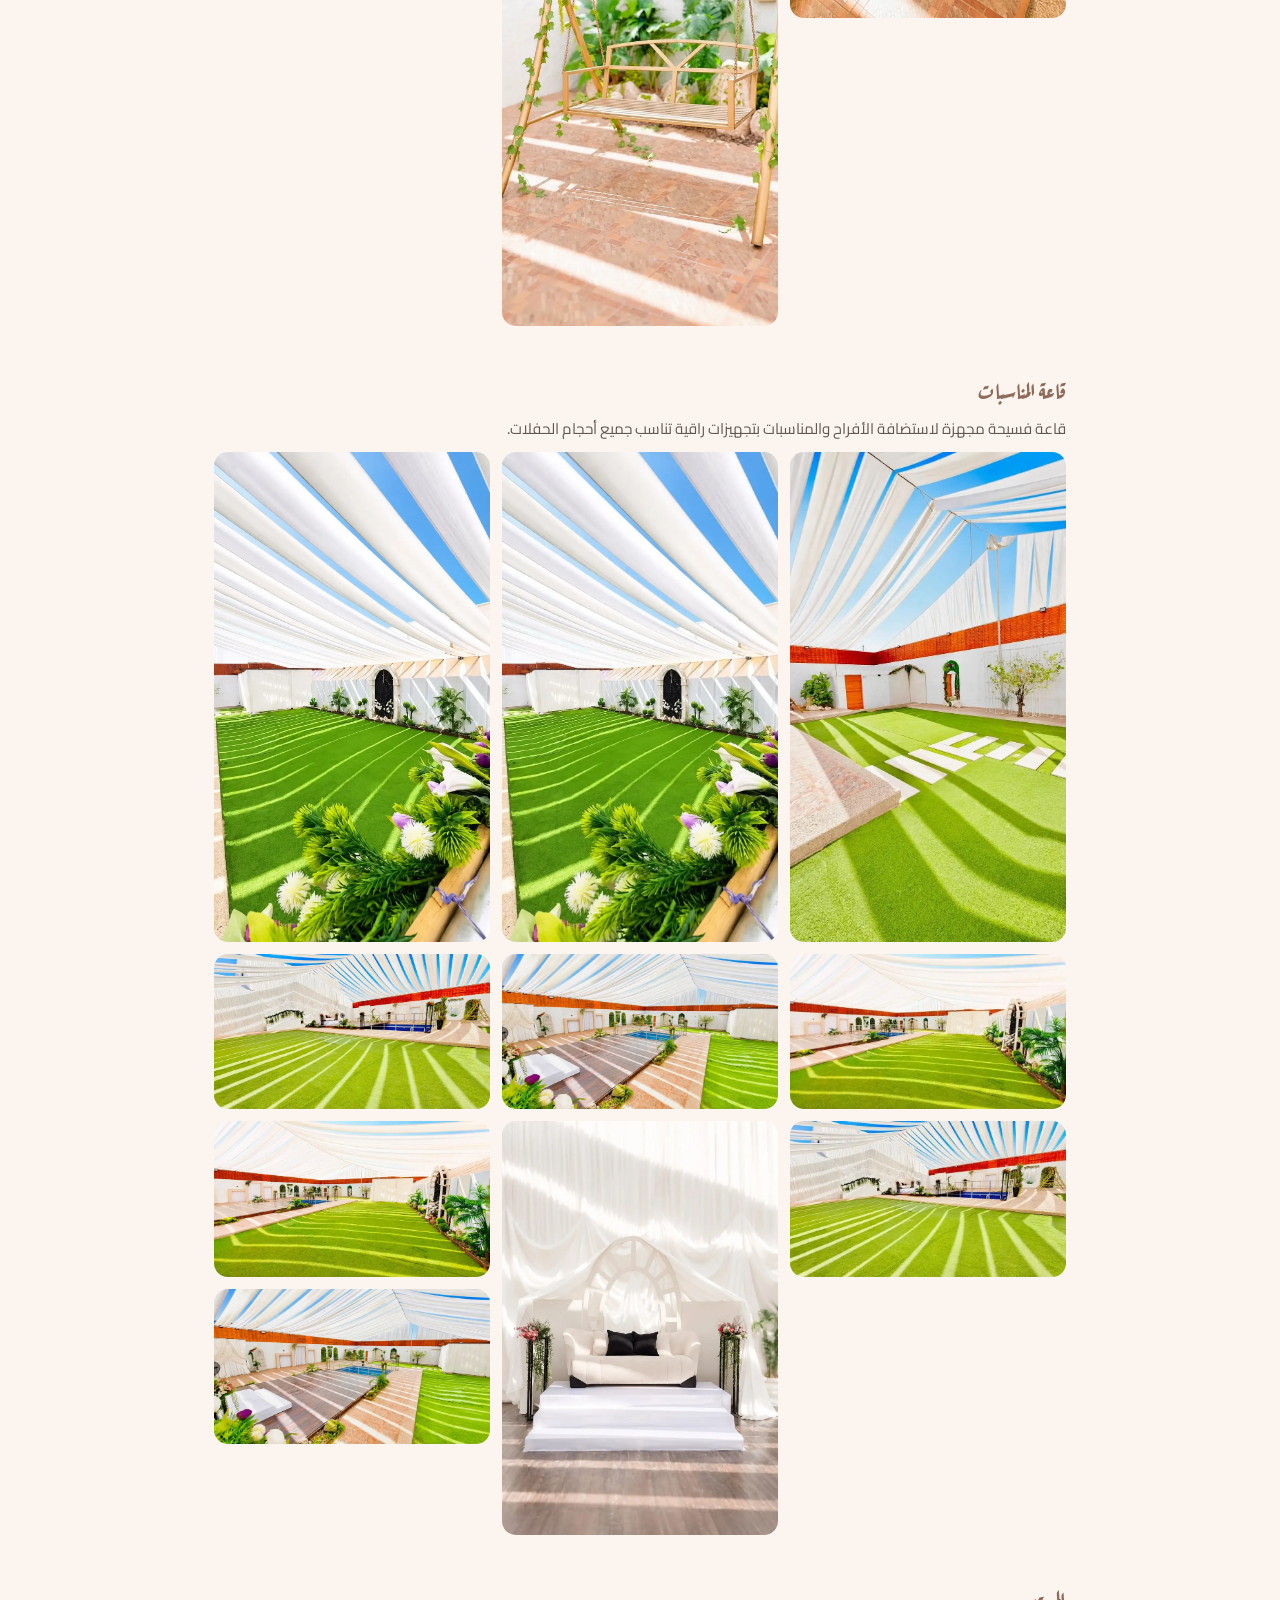
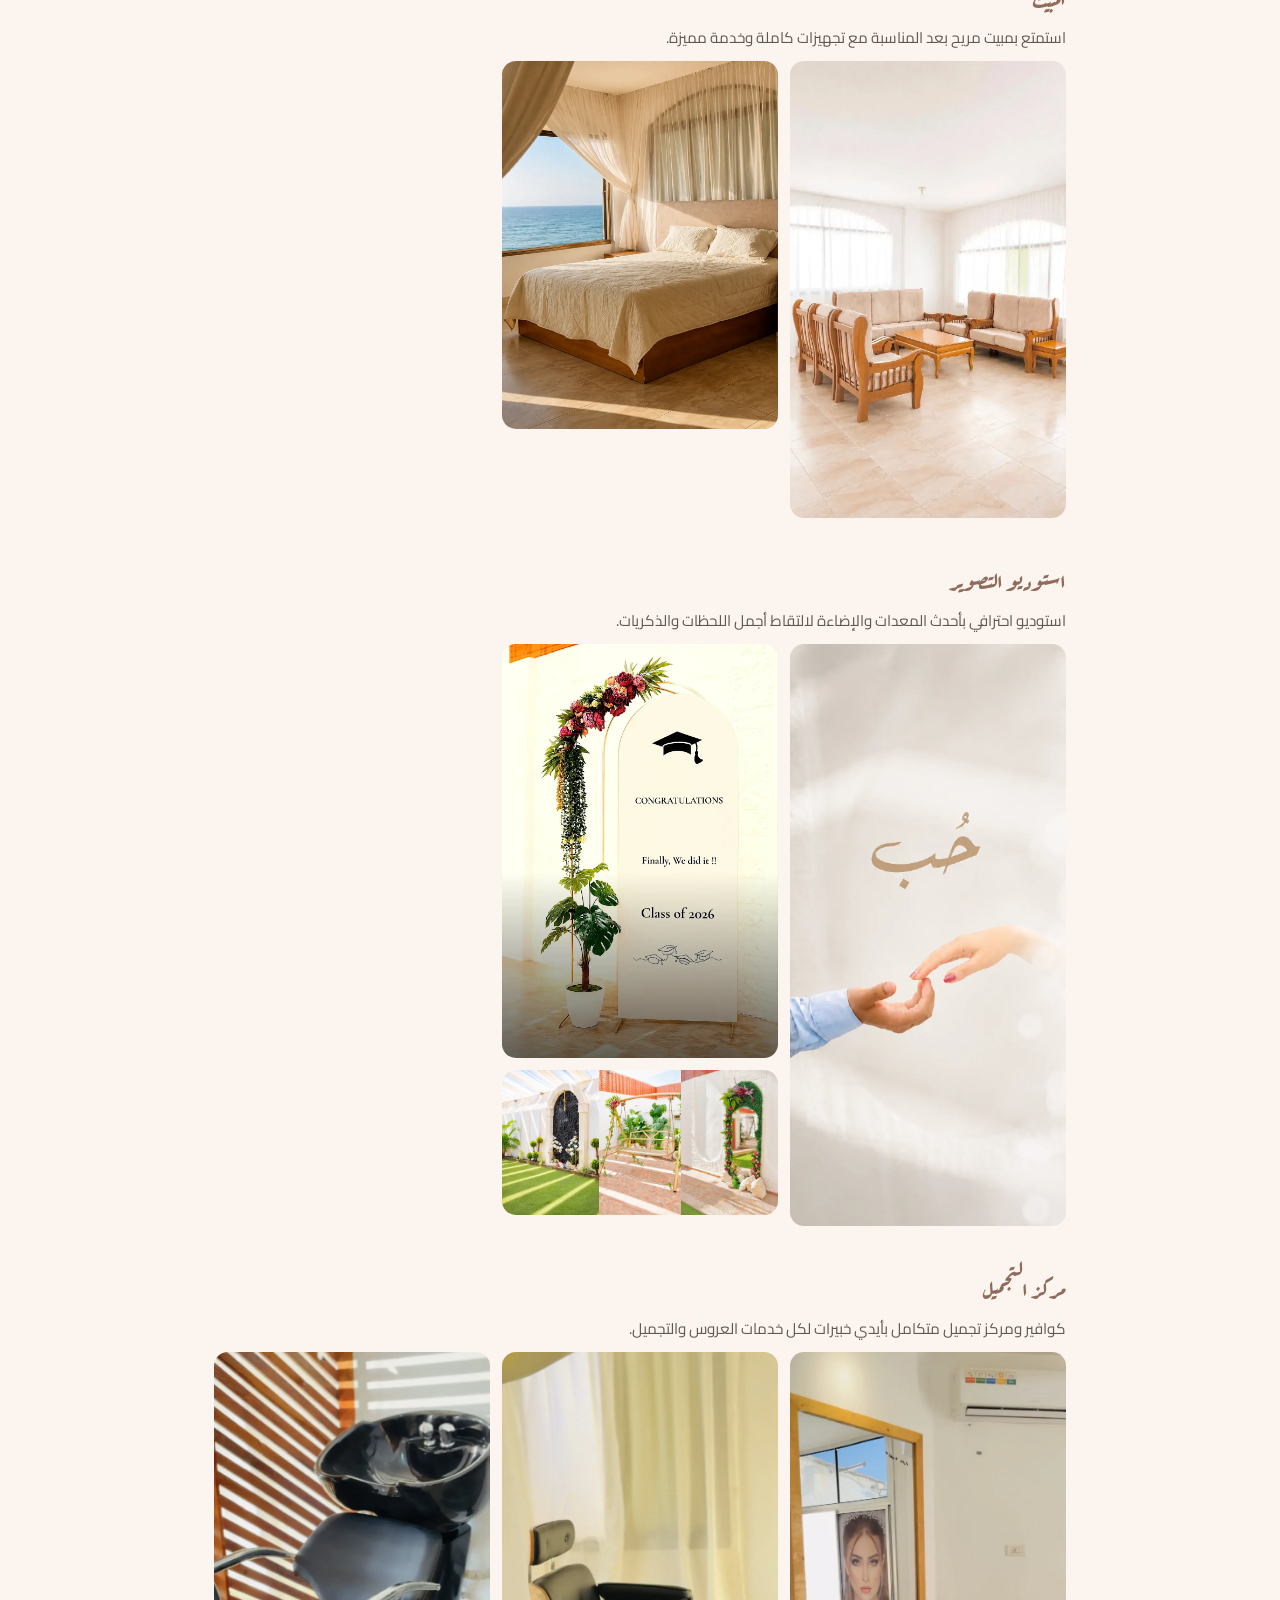
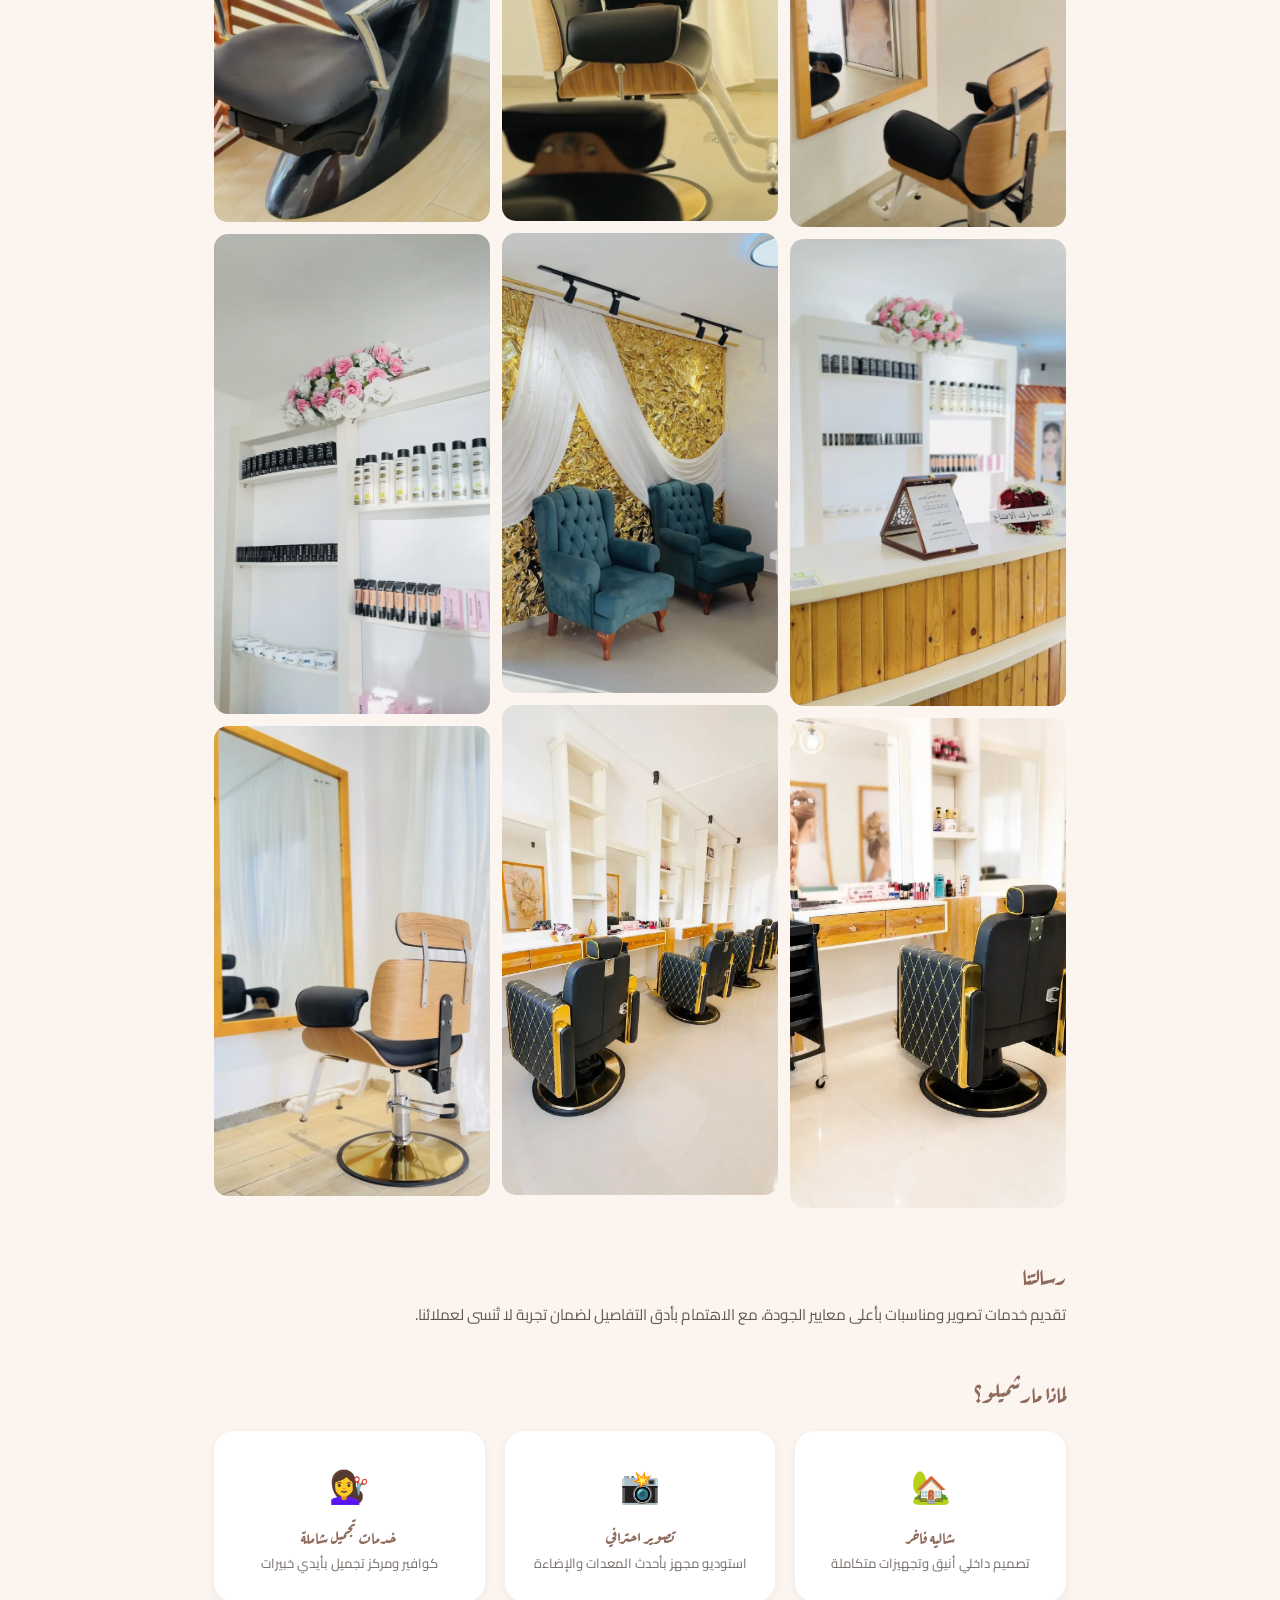
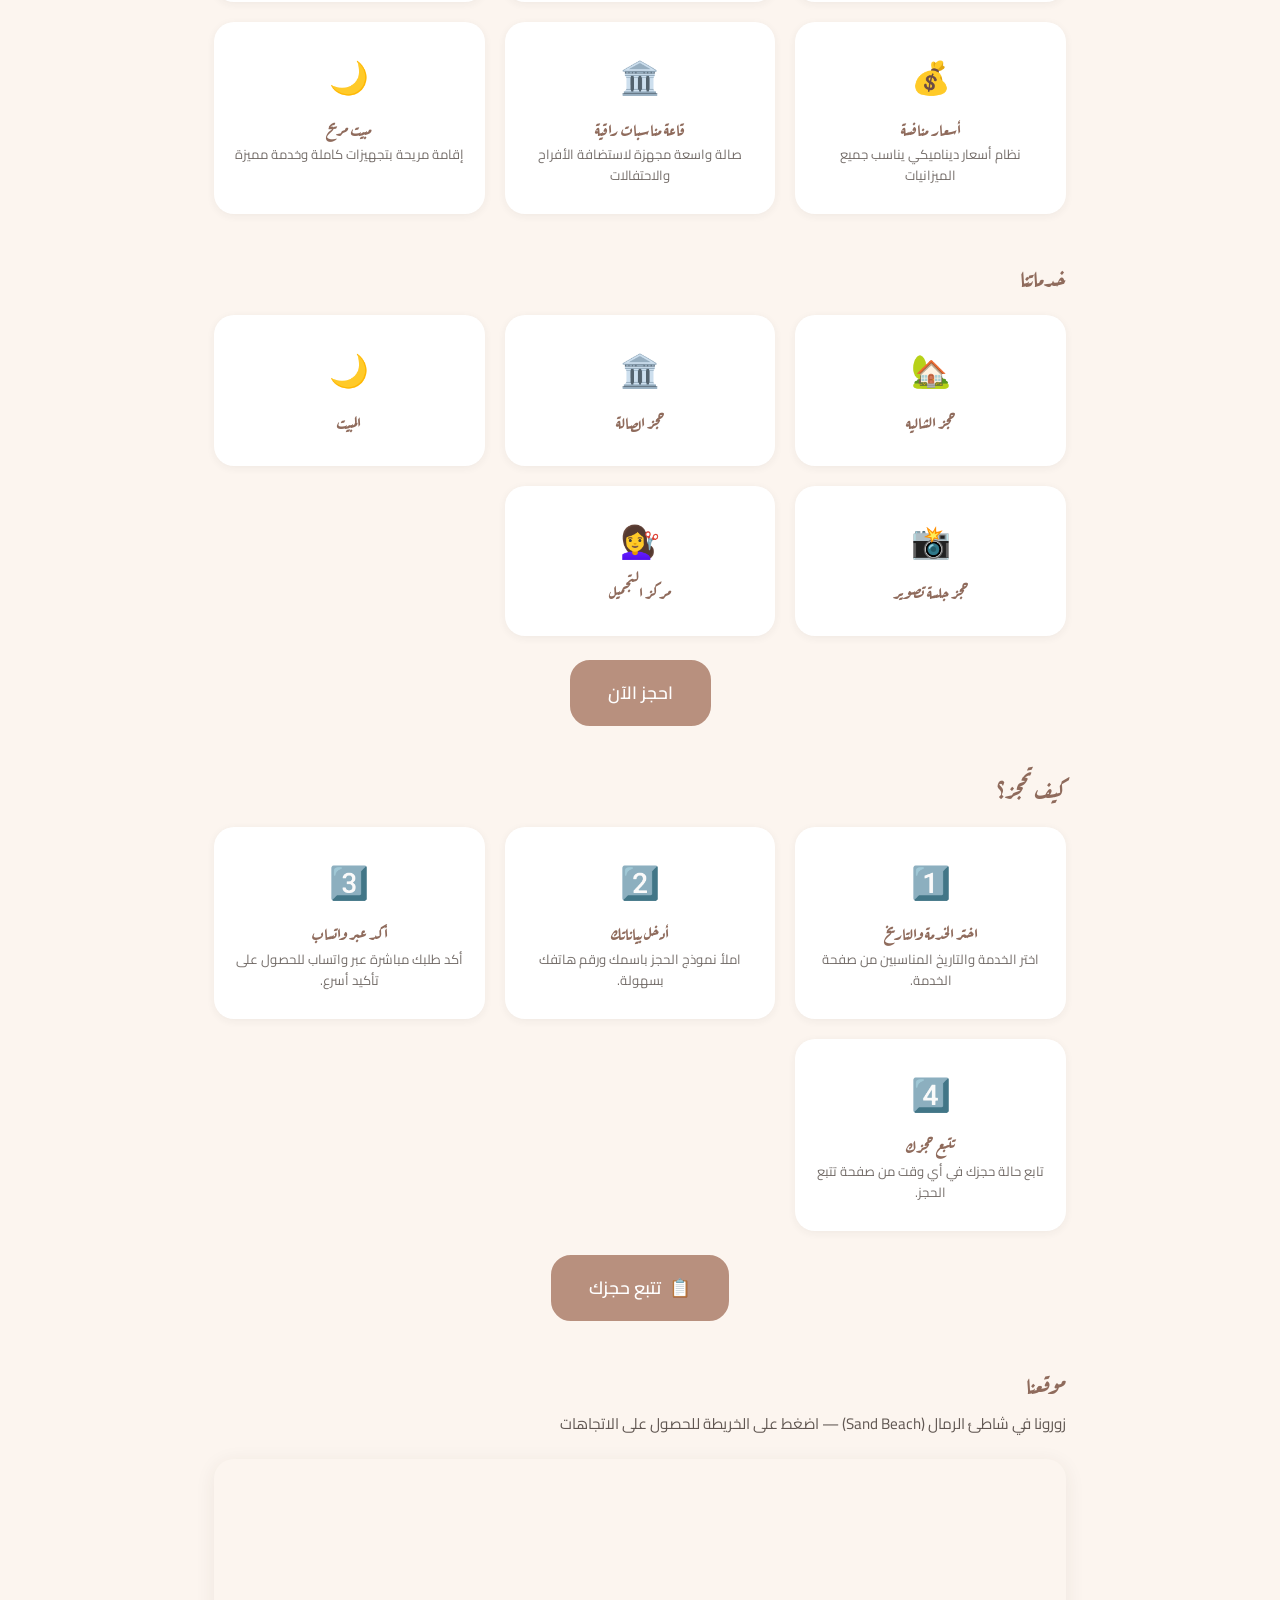
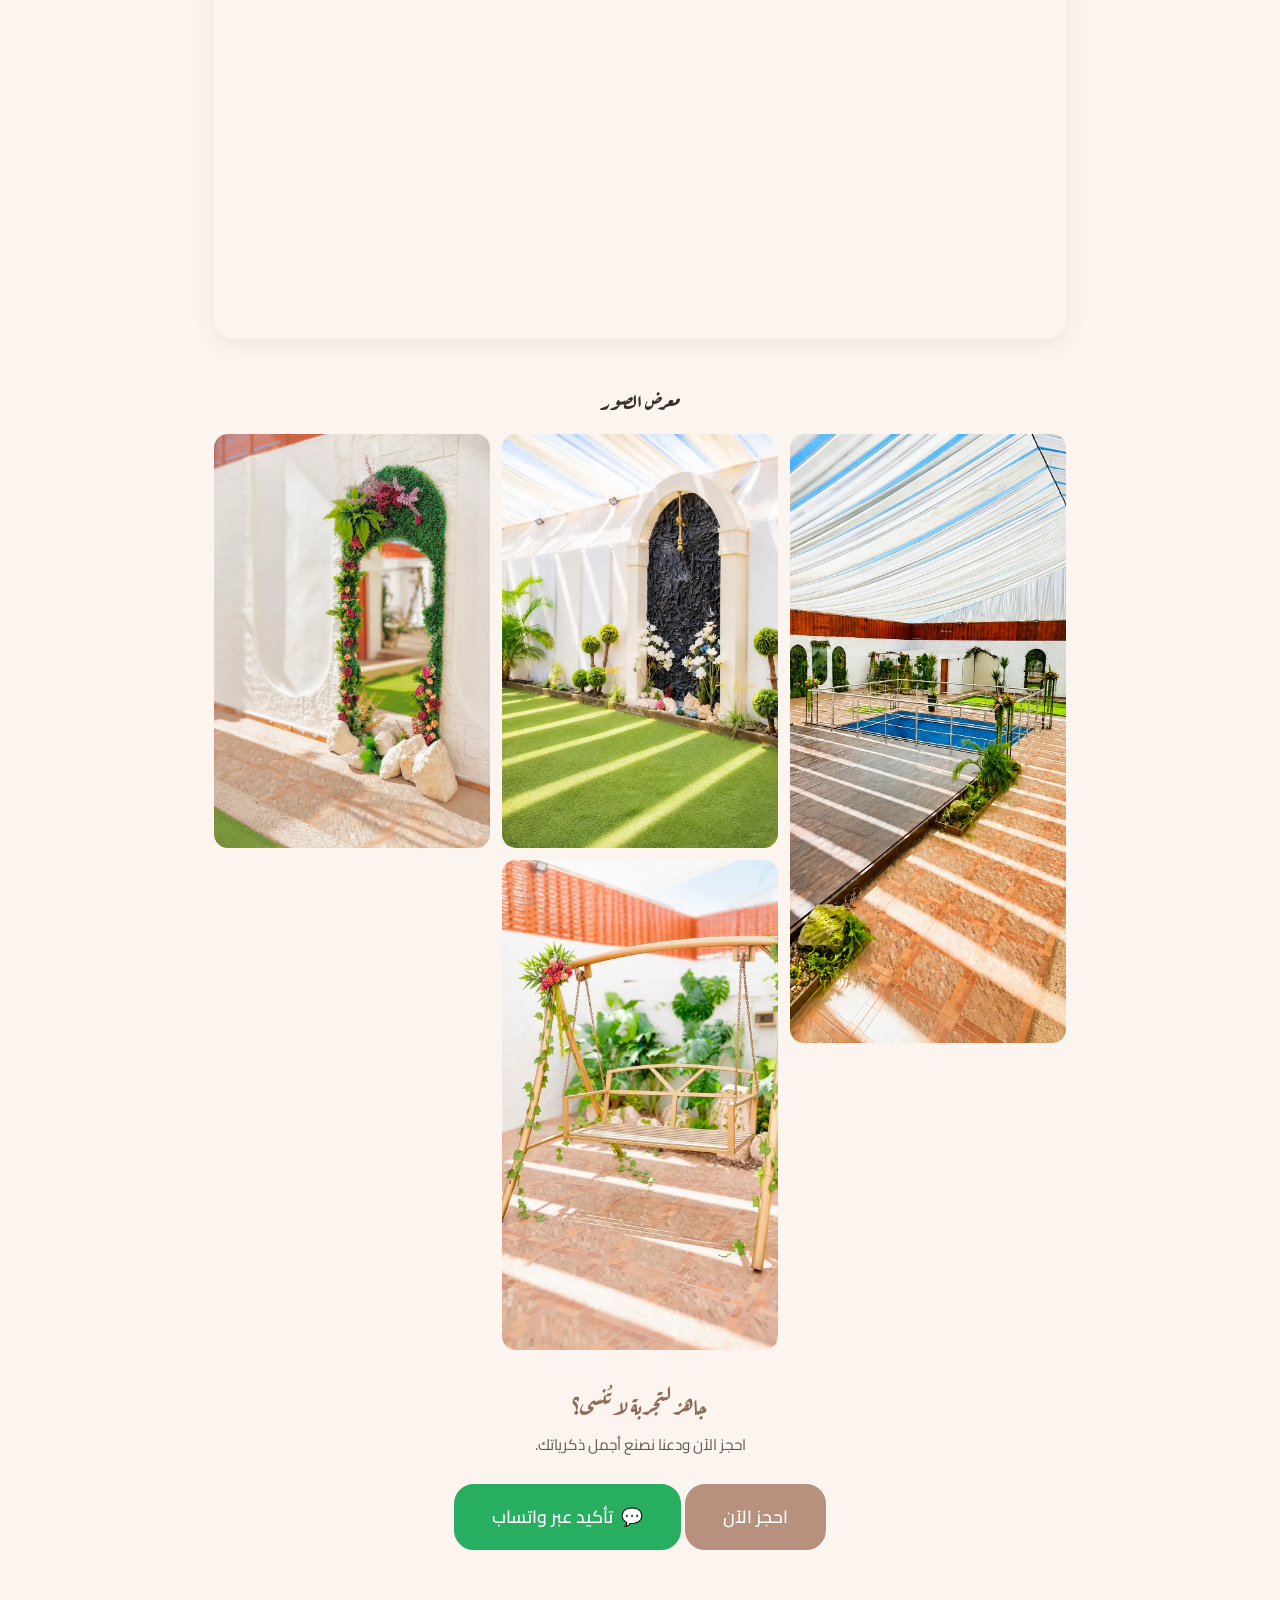
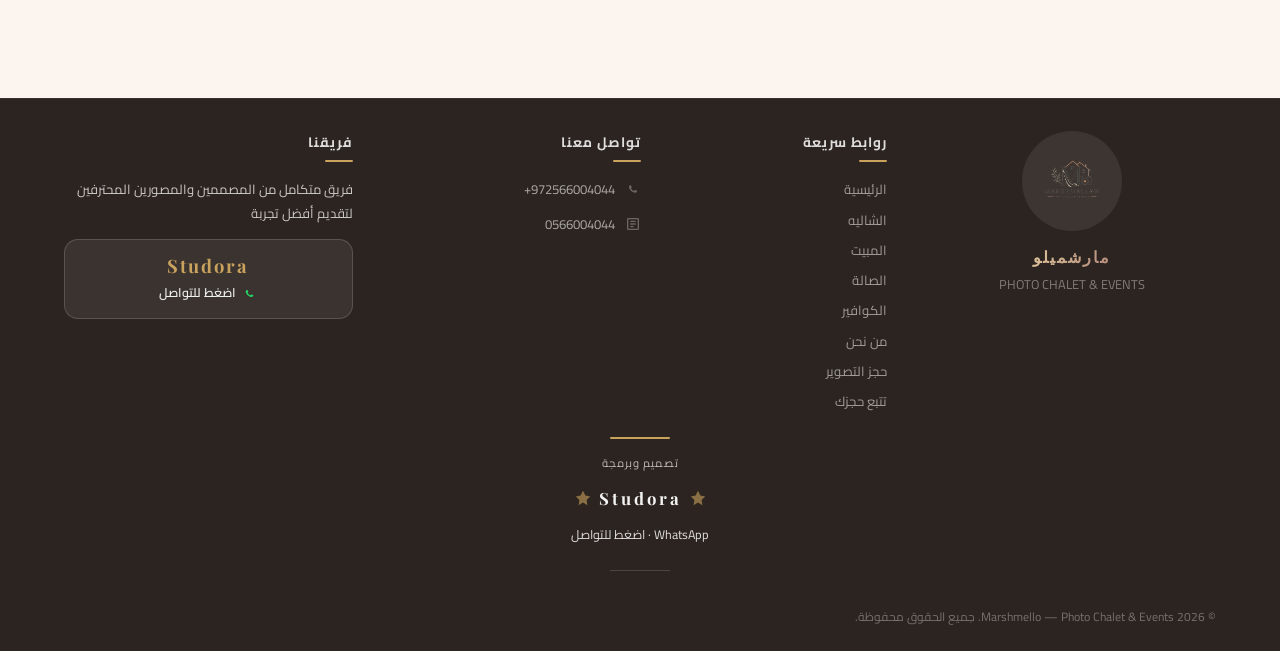
==== commit f32ac091: "Replace user-facing 'Marshmello' with 'Marshmallow' in about.html" ====
--- a/about.html
+++ b/about.html
@@ -3,11 +3,11 @@
 <head>
   <meta charset="UTF-8">
   <meta name="viewport" content="width=device-width, initial-scale=1.0">
-  <title data-t="about_title">من نحن — Marshmello</title>
+  <title data-t="about_title">من نحن — Marshmallow</title>
   <link rel="icon" type="image/png" href="images/favicon.png">
   <link rel="preconnect" href="https://fonts.googleapis.com">
   <link rel="preconnect" href="https://fonts.gstatic.com" crossorigin>
-  <link href="https://fonts.googleapis.com/css2?family=Aref+Ruqaa:wght@400;700&family=Cairo:wght@300;400;500;600;700&family=Playfair+Display:ital,wght@0,400;0,600;0,700;1,400&family=Poppins:wght@300;400;500;600&display=swap" rel="stylesheet">
+  <link href="https://fonts.googleapis.com/css2?family=Aref+Ruqaa:wght@400;700&family=Cairo:wght@300;400;500;600;700&family=Playfair+Display:ital,wght@0,400;0,600;0,700;1,400&family=Poppins:wght@3[...]" rel="stylesheet">
   <link rel="stylesheet" href="css/style.css">
   <style>
     .about-hero{
@@ -42,7 +42,7 @@
   </div>
   <div class="splash-screen" id="splash">
     <div class="splash-logo-m" id="splashLogo"></div>
-    <div class="splash-brand">MARSHMELLO</div>
+    <div class="splash-brand">MARSHMALLOW</div>
     <div class="splash-sub">PHOTO CHALET & EVENTS</div>
     <div class="splash-line"></div>
     <div class="splash-dots">
@@ -73,7 +73,7 @@
     <!-- Story -->
     <div class="about-section">
       <h2 data-t="about_story_title">قصتنا</h2>
-      <p data-t="about_story">تأسست Marshmello لتكون الوجهة الأولى للمناسبات الأنيقة.</p>
+      <p data-t="about_story">تأسست Marshmallow لتكون الوجهة الأولى للمناسبات الأنيقة.</p>
     </div>
 
     <!-- Stats Counter -->
@@ -253,7 +253,7 @@
         <iframe
           src="https://www.google.com/maps?q=31.3600556,34.2628611&output=embed"
           class="map-embed"
-          title="Marshmello — Sand Beach"
+          title="Marshmallow — Sand Beach"
           loading="lazy"
           allowfullscreen
           referrerpolicy="no-referrer-when-downgrade"></iframe>
@@ -280,7 +280,7 @@
   </main>
 
   <a class="whatsapp-float" href="https://wa.me/972566004044" target="_blank">
-    <svg viewBox="0 0 24 24"><path d="M17.472 14.382c-.297-.149-1.758-.867-2.03-.967-.273-.099-.471-.148-.67.15-.197.297-.767.966-.94 1.164-.173.199-.347.223-.644.075-.297-.15-1.255-.463-2.39-1.475-.883-.788-1.48-1.761-1.653-2.059-.173-.297-.018-.458.13-.606.134-.133.298-.347.446-.52.149-.174.198-.298.298-.497.099-.198.05-.371-.025-.52-.075-.149-.669-1.612-.916-2.207-.242-.579-.487-.5-.669-.51-.173-.008-.371-.01-.57-.01-.198 0-.52.074-.792.372-.272.297-1.04 1.016-1.04 2.479 0 1.462 1.065 2.875 1.213 3.074.149.198 2.096 3.2 5.077 4.487.709.306 1.262.489 1.694.625.712.227 1.36.195 1.871.118.571-.085 1.758-.719 2.006-1.413.248-.694.248-1.289.173-1.413-.074-.124-.272-.198-.57-.347m-5.421 7.403h-.004a9.87 9.87 0 01-5.031-1.378l-.361-.214-3.741.982.998-3.648-.235-.374a9.86 9.86 0 01-1.51-5.26c.001-5.45 4.436-9.884 9.888-9.884 2.64 0 5.122 1.03 6.988 2.898a9.825 9.825 0 012.893 6.994c-.003 5.45-4.437 9.884-9.885 9.884m8.413-18.297A11.815 11.815 0 0012.05 0C5.495 0 .16 5.335.157 11.892c0 2.096.547 4.142 1.588 5.945L.057 24l6.305-1.654a11.882 11.882 0 005.683 1.448h.005c6.554 0 11.89-5.335 11.893-11.893a11.821 11.821 0 00-3.48-8.413z"/></svg>
+    <svg viewBox="0 0 24 24"><path d="M17.472 14.382c-.297-.149-1.758-.867-2.03-.967-.273-.099-.471-.148-.67.15-.197.297-.767.966-.94 1.164-.173.199-.347.223-.644.075-.297-.15-1.255-.463-2.39-1.4[...]"/></svg>
   </a>
 
   <footer class="site-footer"></footer>
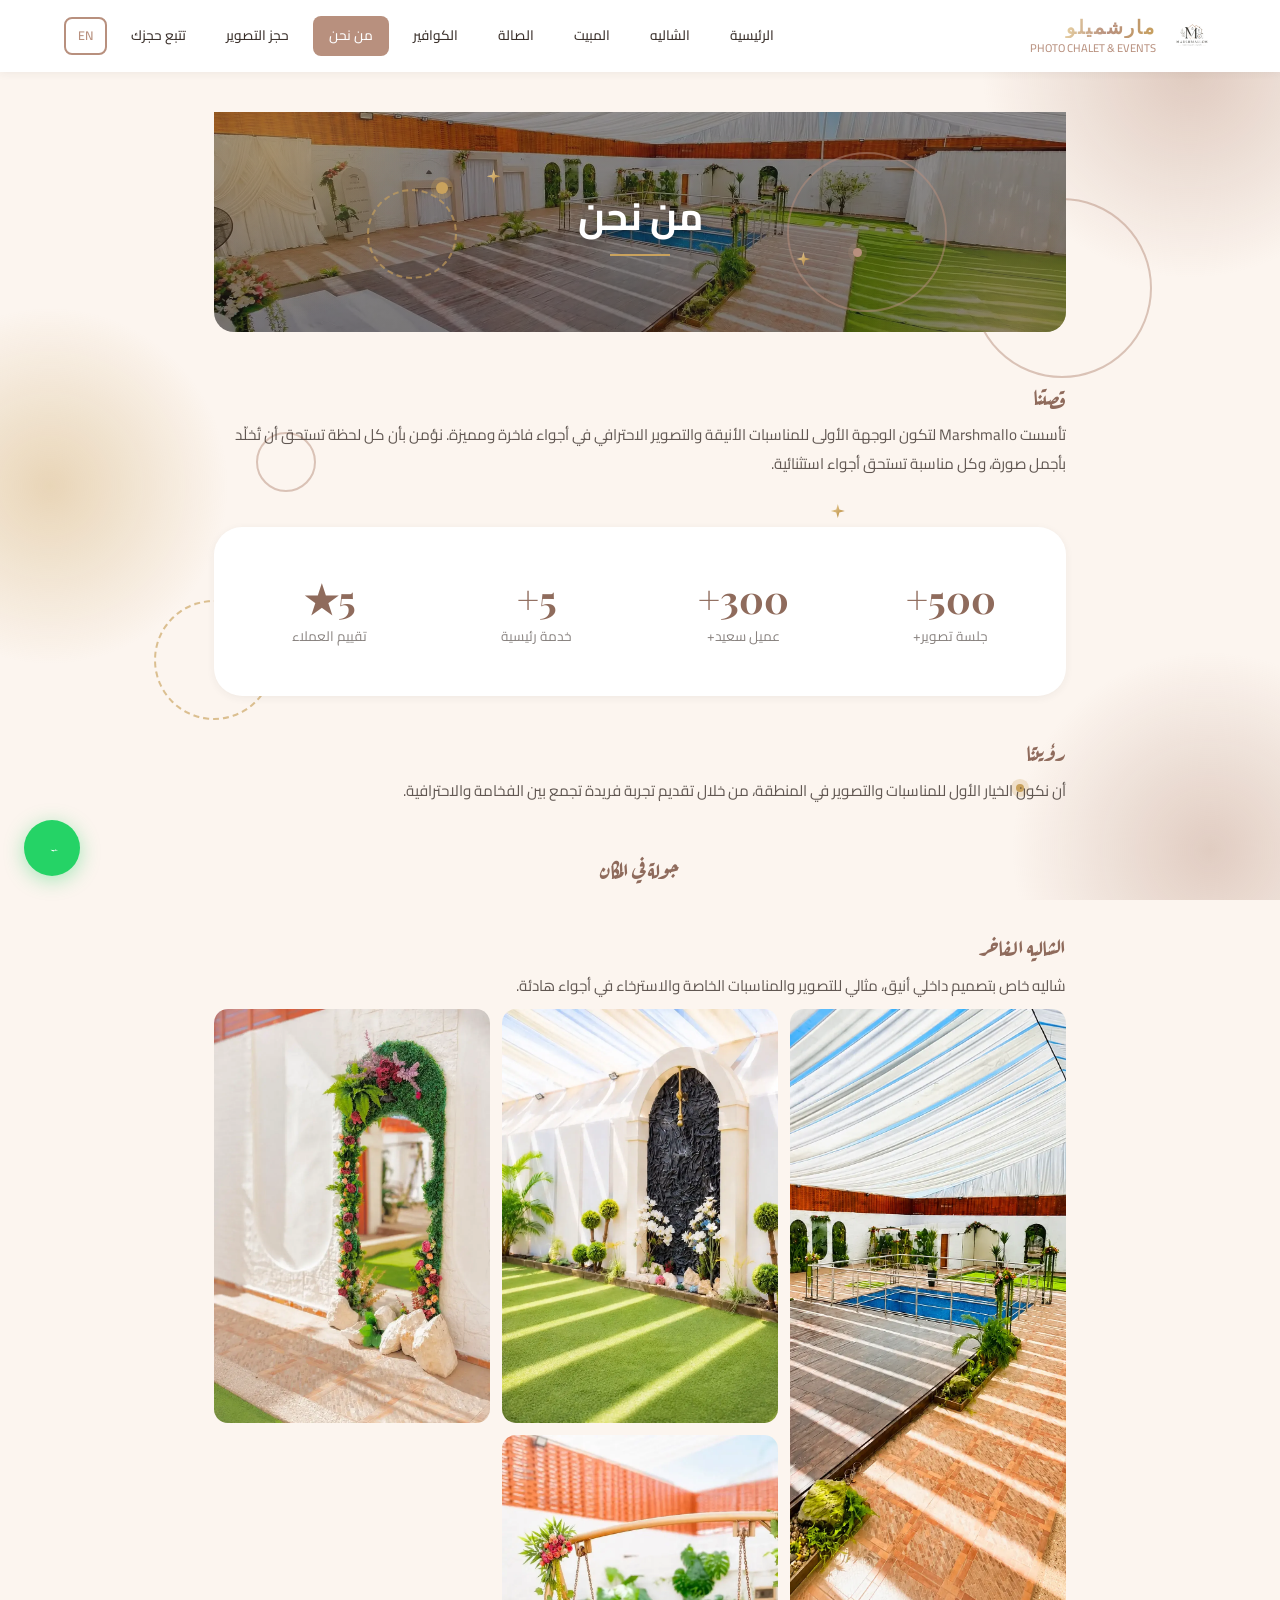
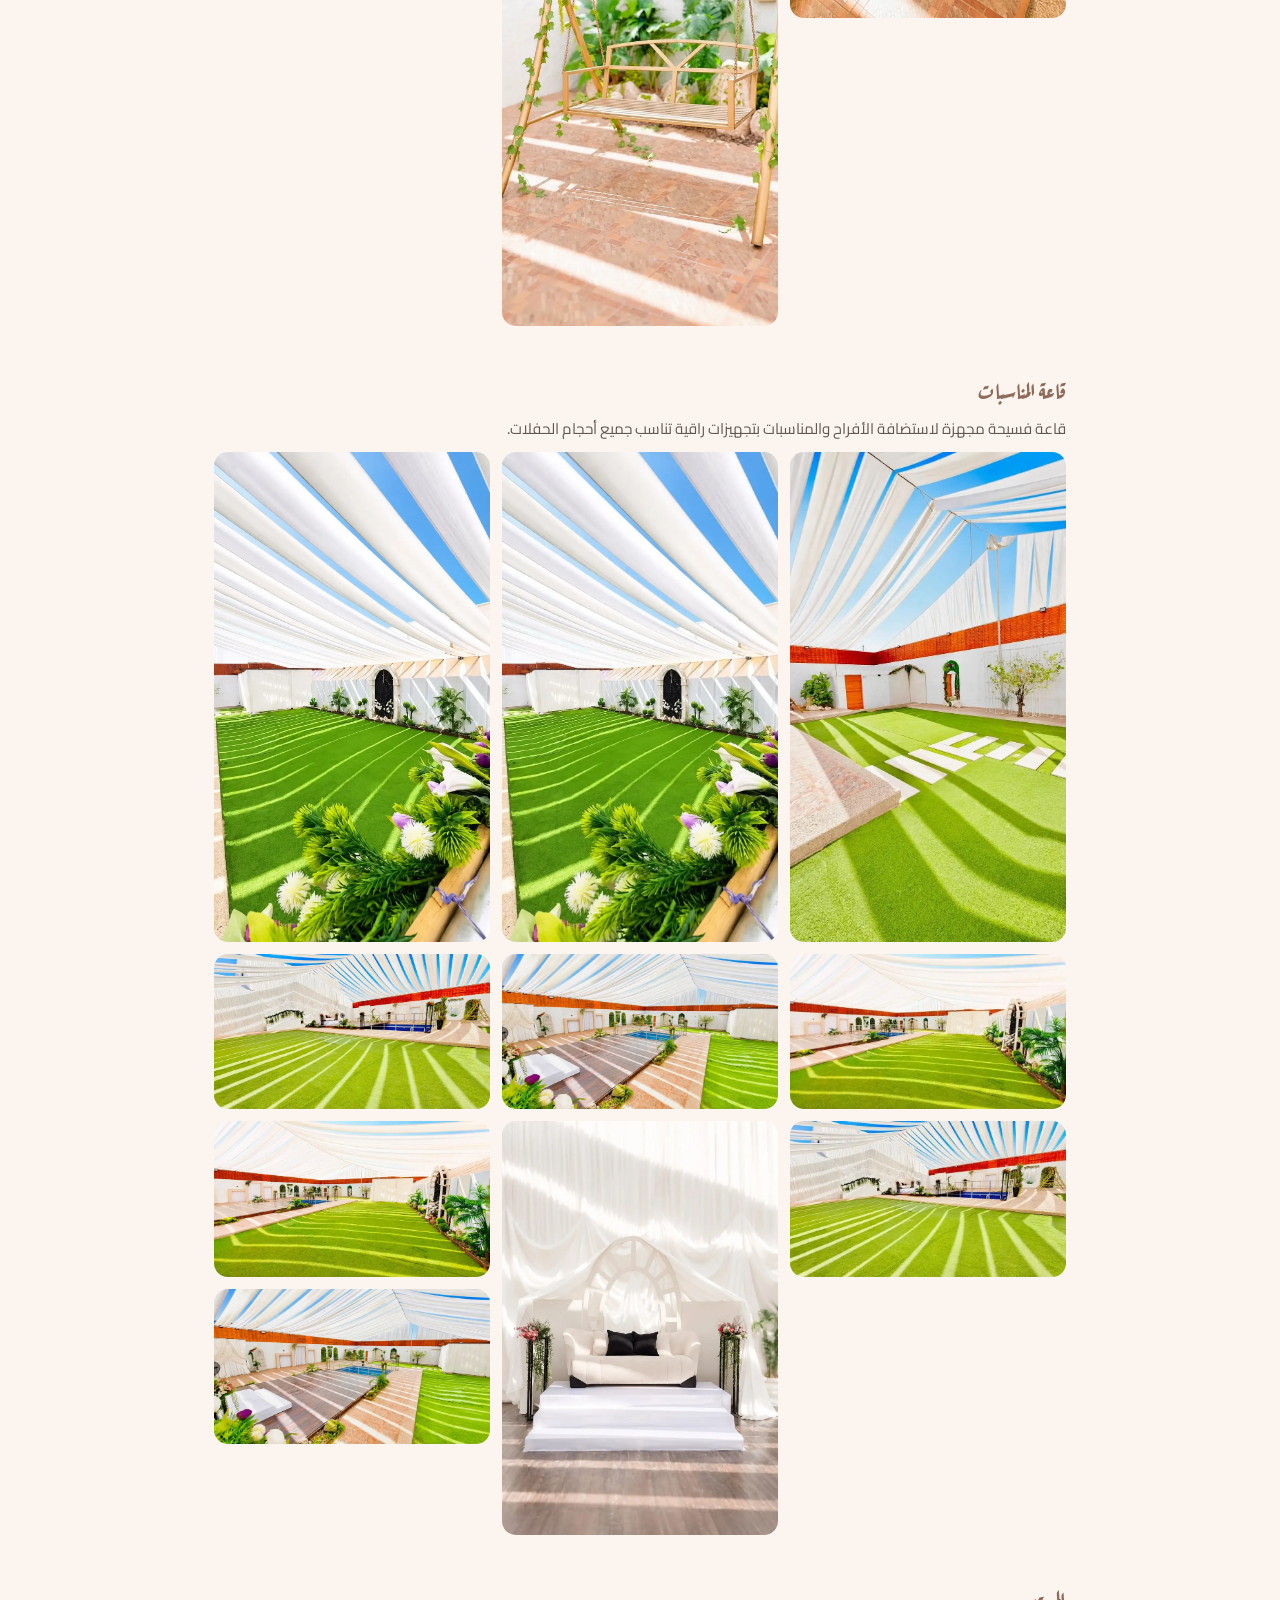
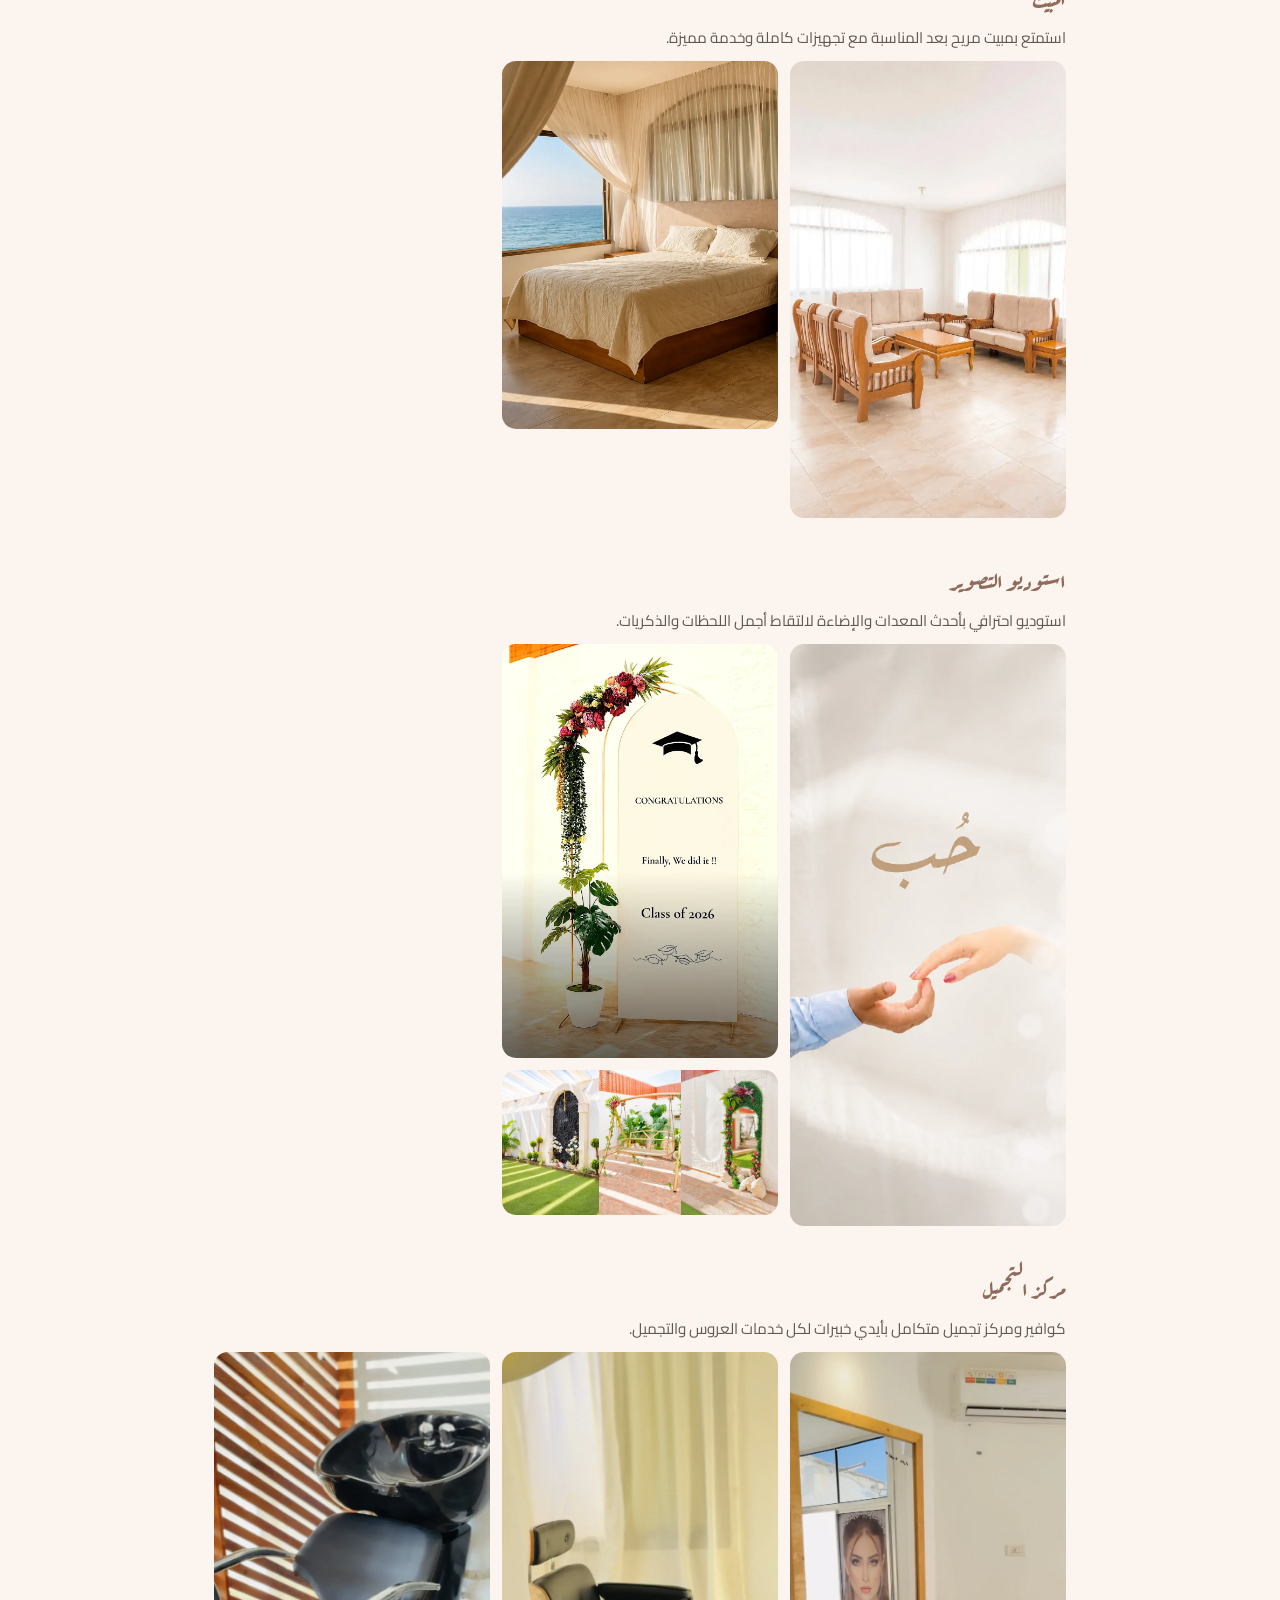
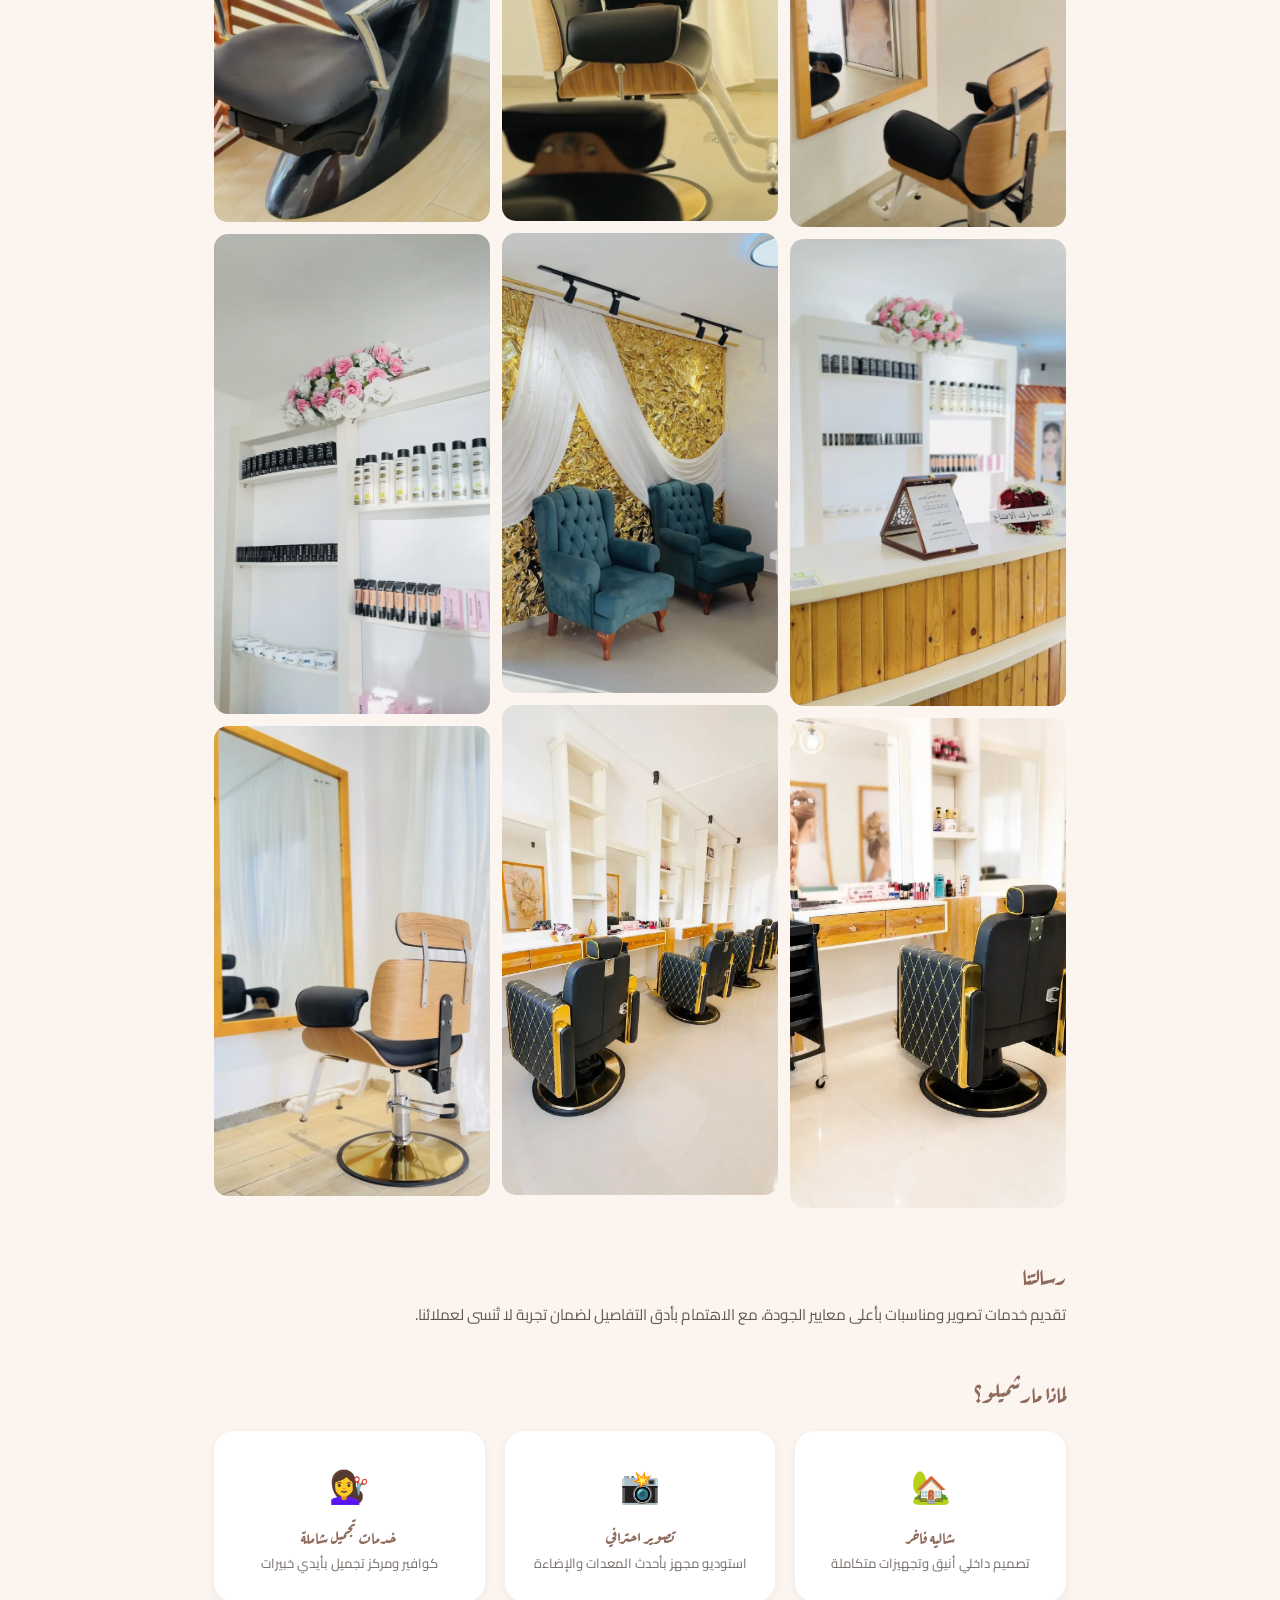
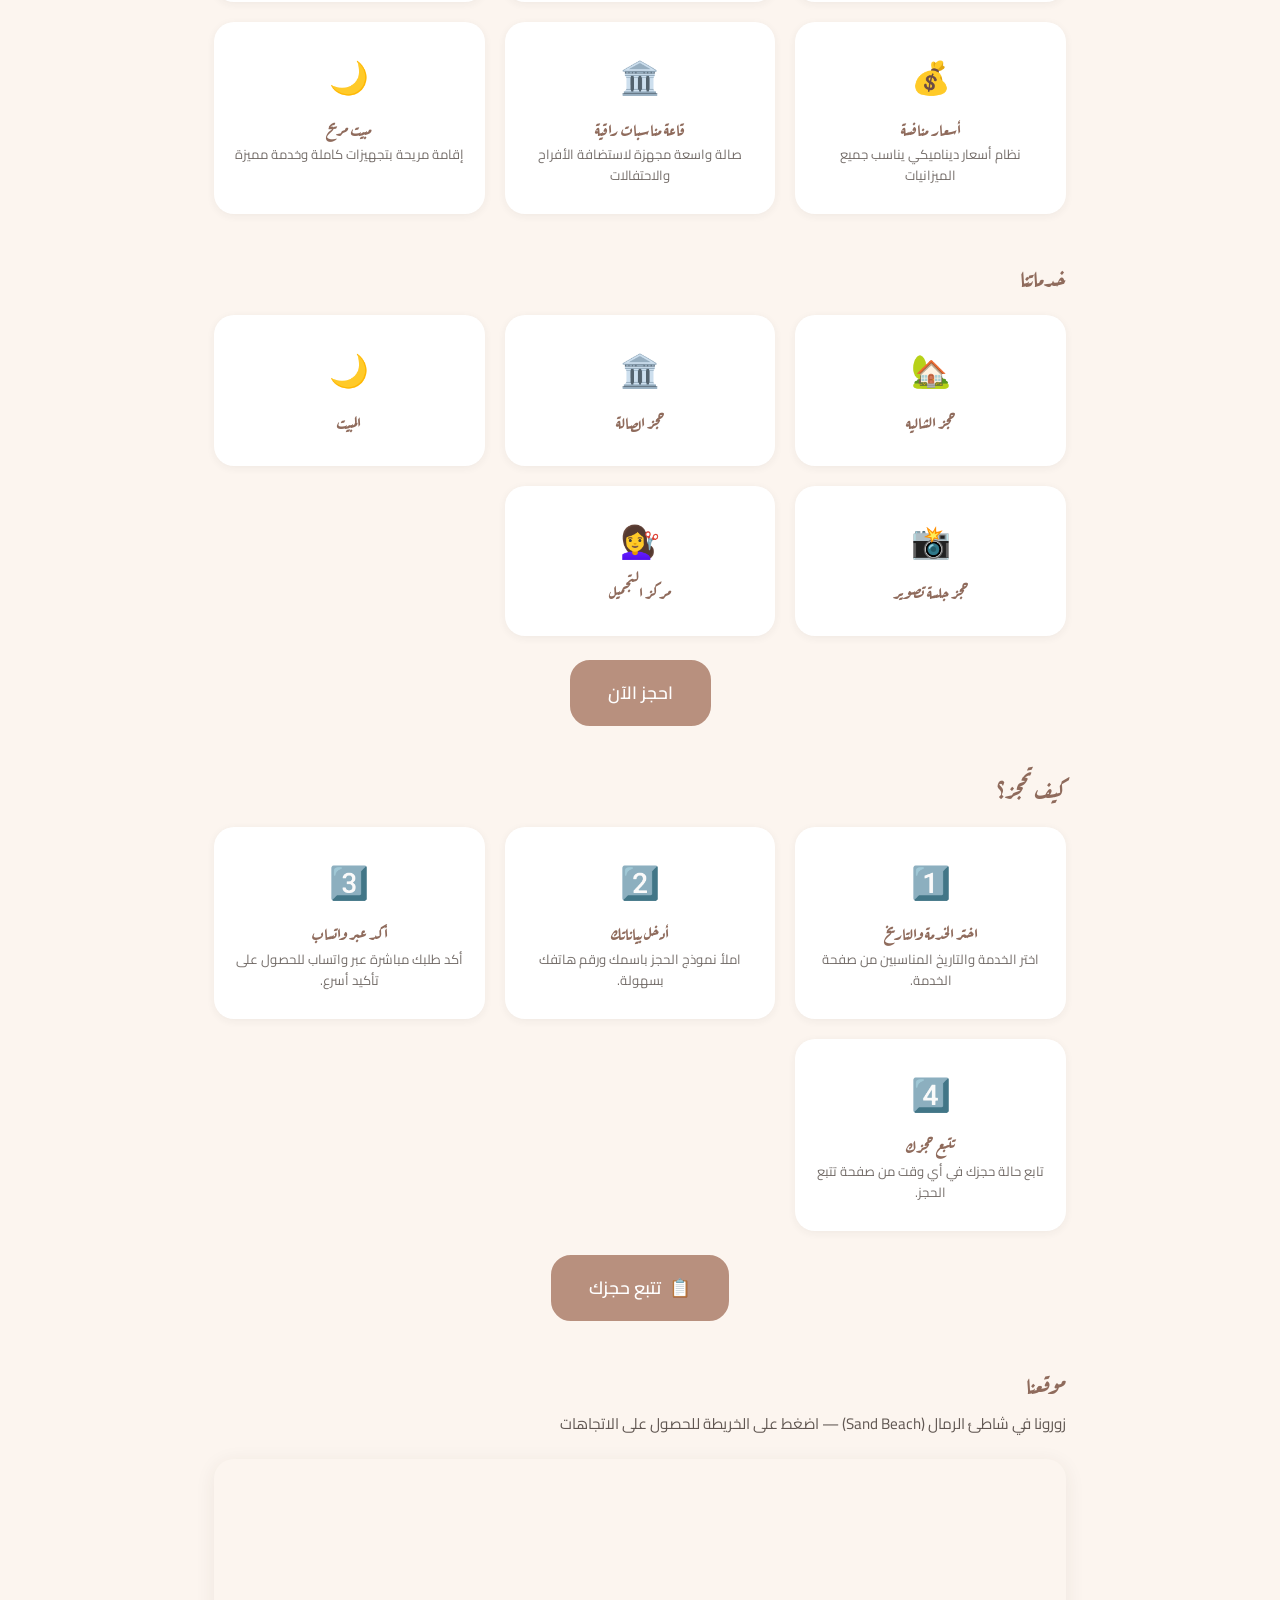
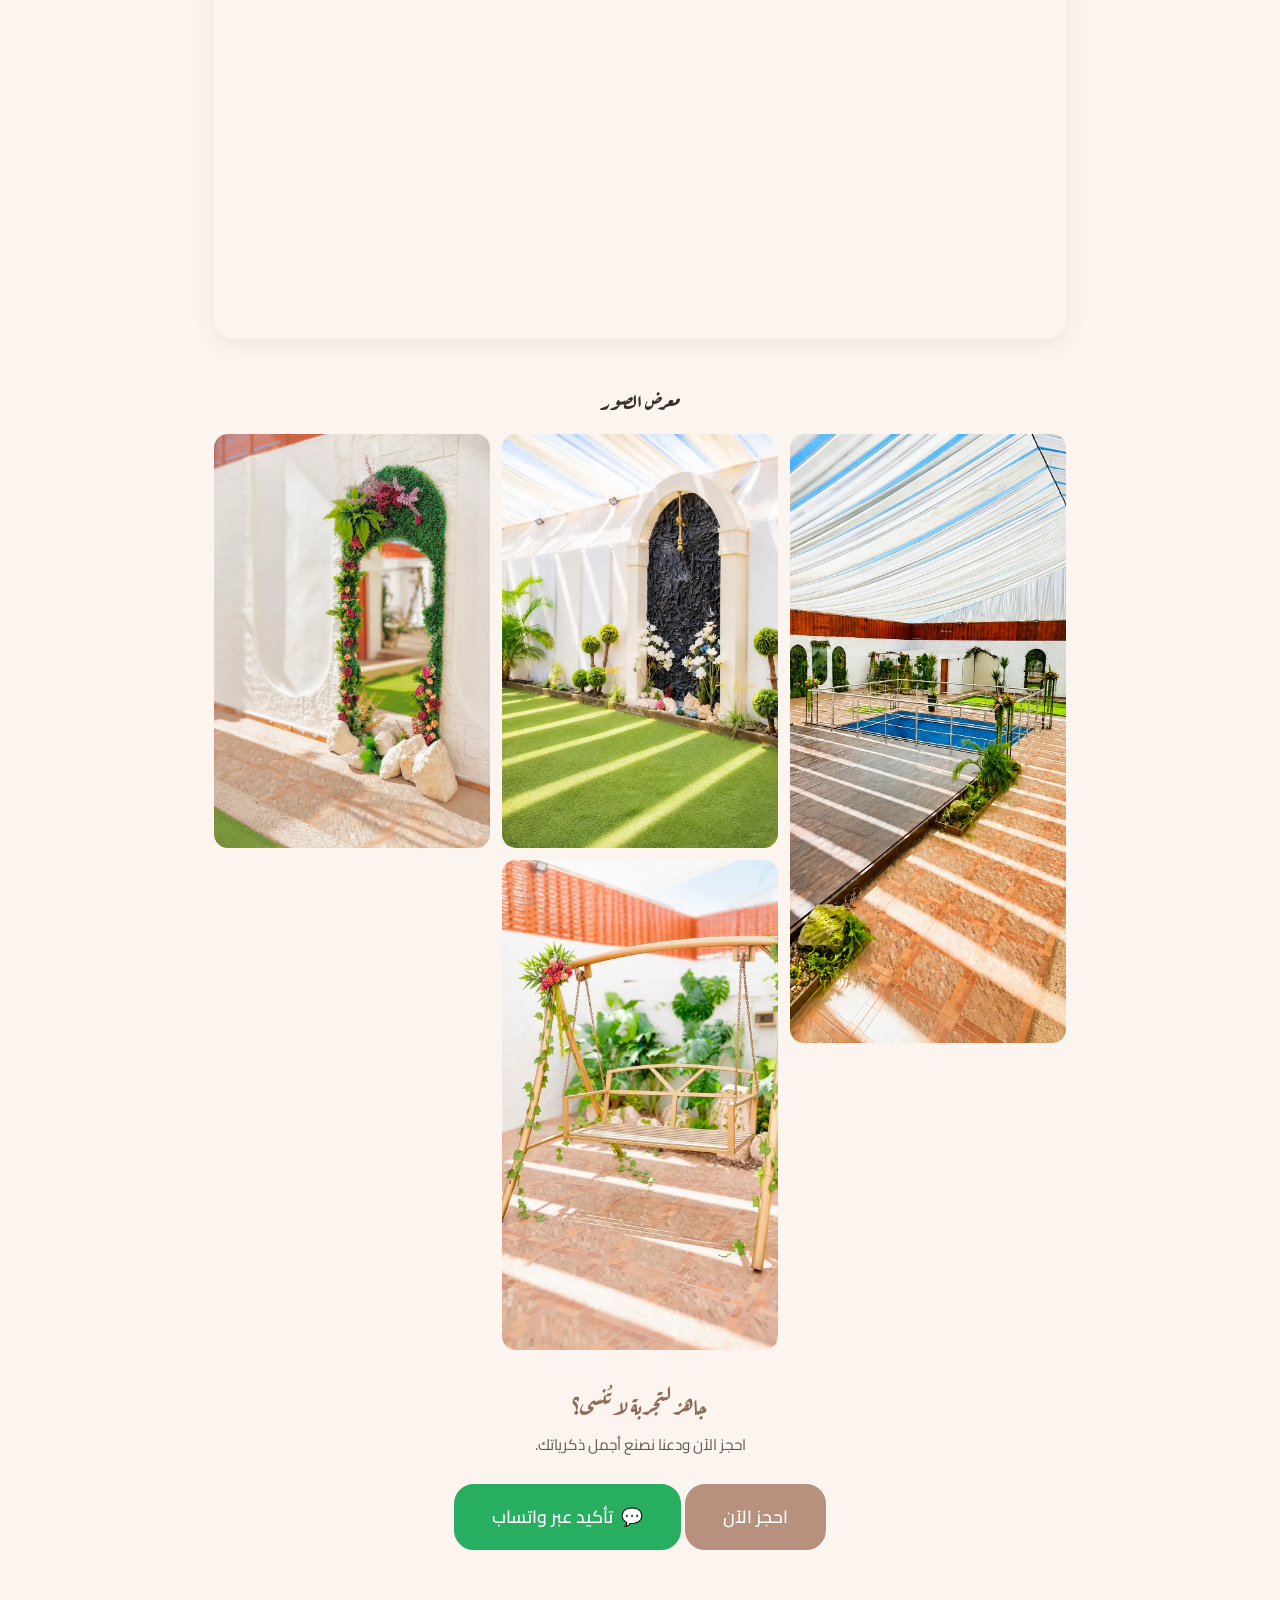
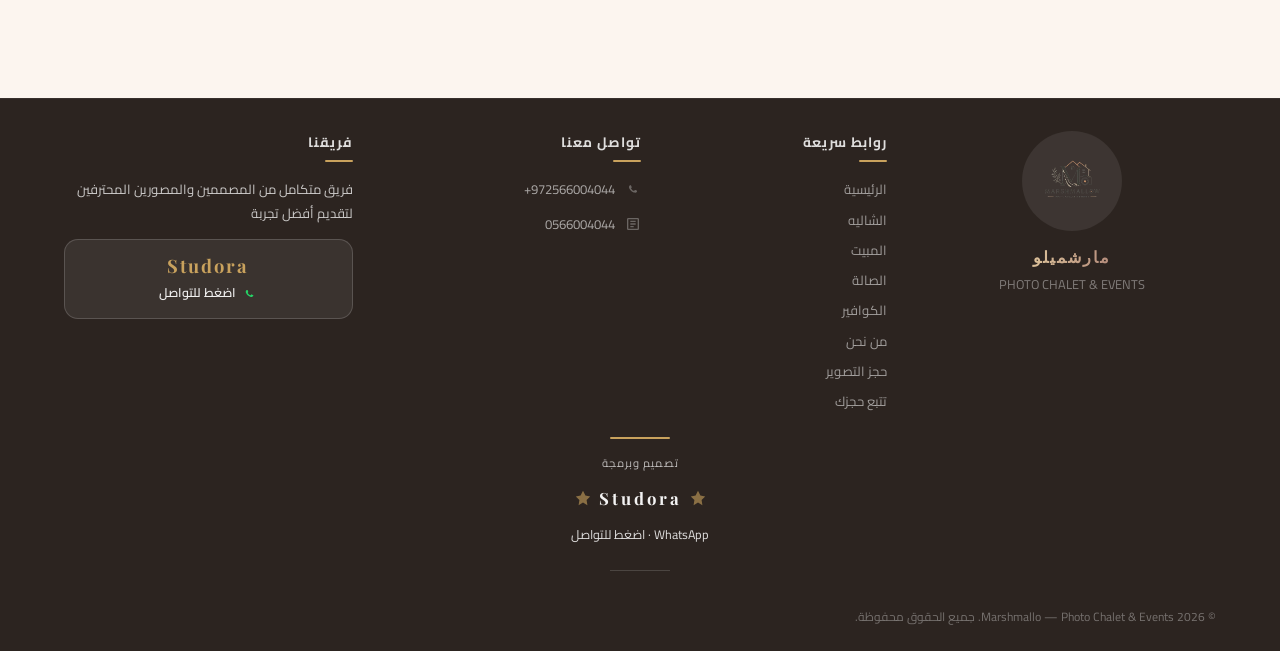
==== commit ad181a18: "fix(branding): rename user-facing brand to Marshmallo; remove Replit build artifacts; fix hall title" ====
--- a/about.html
+++ b/about.html
@@ -3,7 +3,7 @@
 <head>
   <meta charset="UTF-8">
   <meta name="viewport" content="width=device-width, initial-scale=1.0">
-  <title data-t="about_title">من نحن — Marshmallow</title>
+  <title data-t="about_title">من نحن — Marshmallo</title>
   <link rel="icon" type="image/png" href="images/favicon.png">
   <link rel="preconnect" href="https://fonts.googleapis.com">
   <link rel="preconnect" href="https://fonts.gstatic.com" crossorigin>
@@ -42,7 +42,7 @@
   </div>
   <div class="splash-screen" id="splash">
     <div class="splash-logo-m" id="splashLogo"></div>
-    <div class="splash-brand">MARSHMALLOW</div>
+    <div class="splash-brand">MARSHMALLO</div>
     <div class="splash-sub">PHOTO CHALET & EVENTS</div>
     <div class="splash-line"></div>
     <div class="splash-dots">
@@ -73,7 +73,7 @@
     <!-- Story -->
     <div class="about-section">
       <h2 data-t="about_story_title">قصتنا</h2>
-      <p data-t="about_story">تأسست Marshmallow لتكون الوجهة الأولى للمناسبات الأنيقة.</p>
+      <p data-t="about_story">تأسست Marshmallo لتكون الوجهة الأولى للمناسبات الأنيقة.</p>
     </div>
 
     <!-- Stats Counter -->
@@ -148,7 +148,7 @@
       <p data-t="about_mission">تقديم خدمات تصوير ومناسبات بأعلى معايير الجودة.</p>
     </div>
 
-    <!-- Why Marshmello -->
+    <!-- Why Marshmallo -->
     <div class="about-section">
       <h2 data-t="about_why_title">لماذا مارشميلو؟</h2>
       <div class="about-grid">
@@ -253,7 +253,7 @@
         <iframe
           src="https://www.google.com/maps?q=31.3600556,34.2628611&output=embed"
           class="map-embed"
-          title="Marshmallow — Sand Beach"
+          title="Marshmallo — Sand Beach"
           loading="lazy"
           allowfullscreen
           referrerpolicy="no-referrer-when-downgrade"></iframe>
